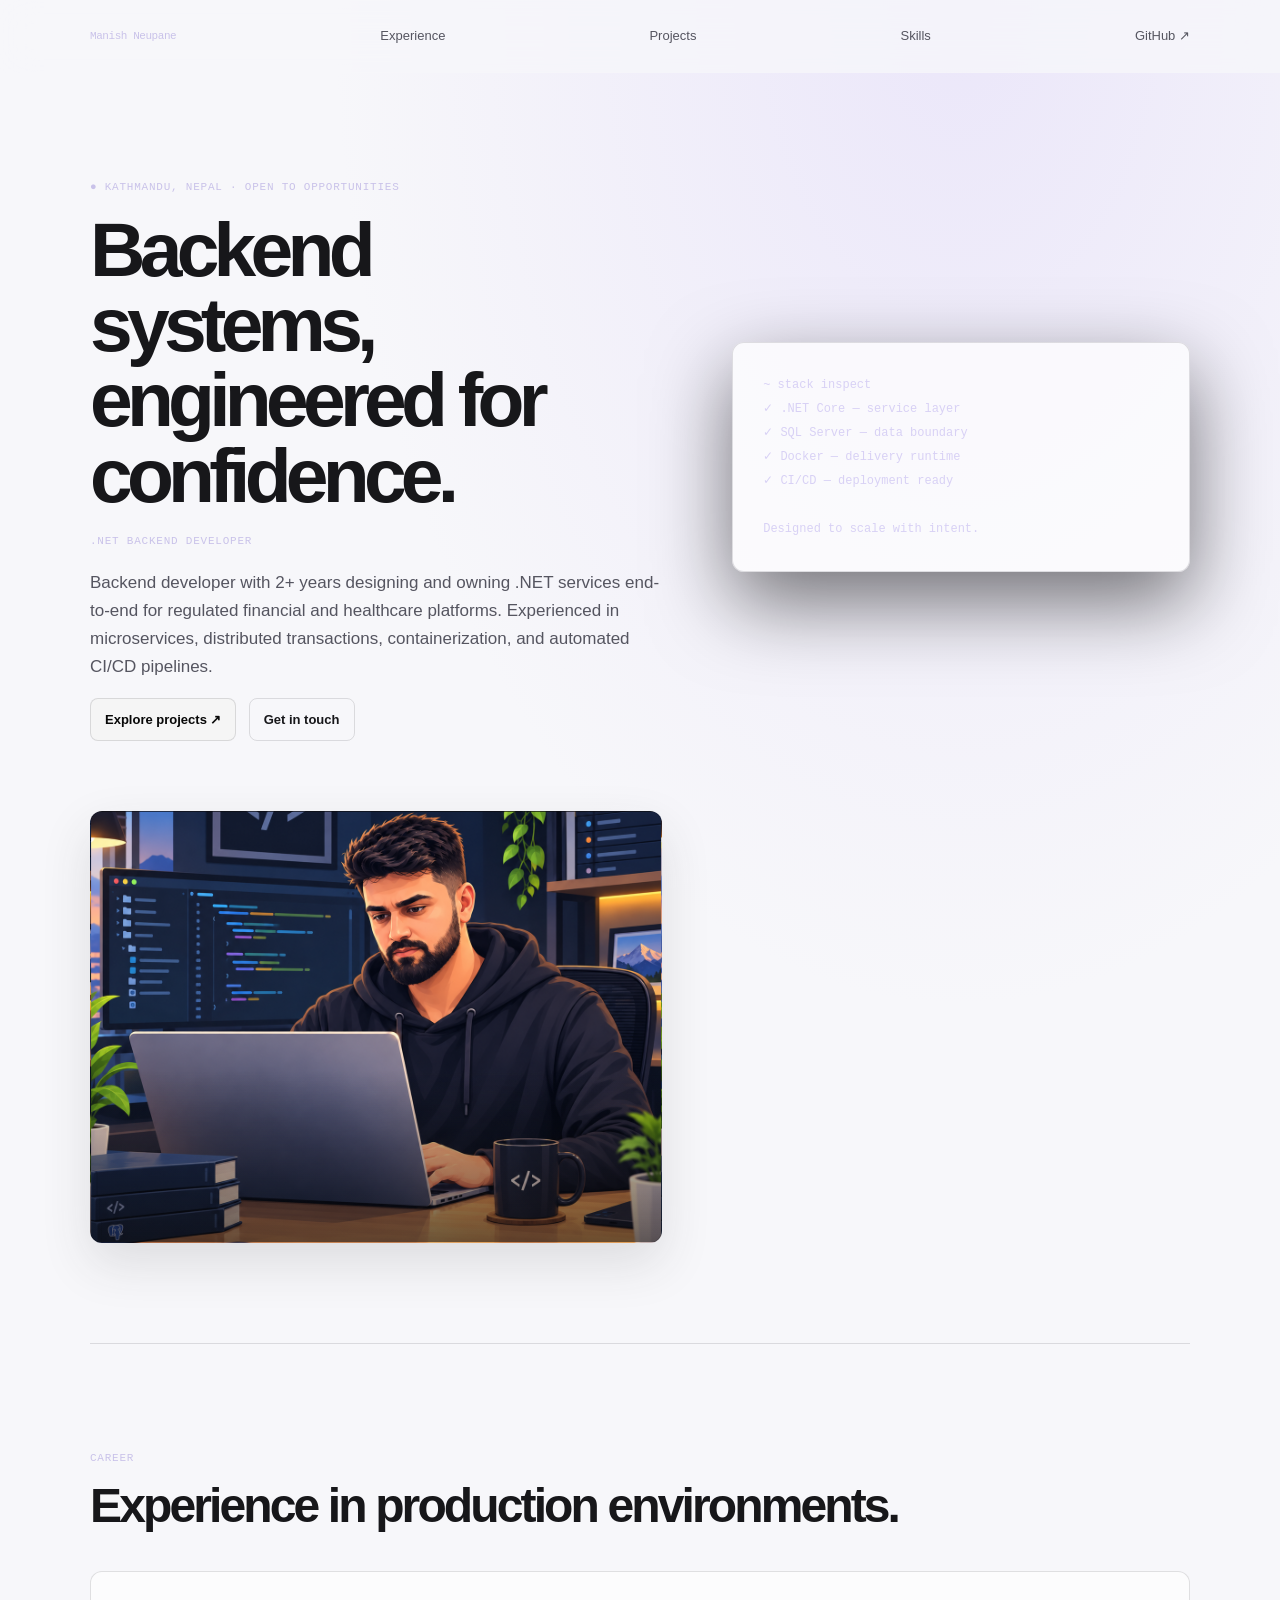
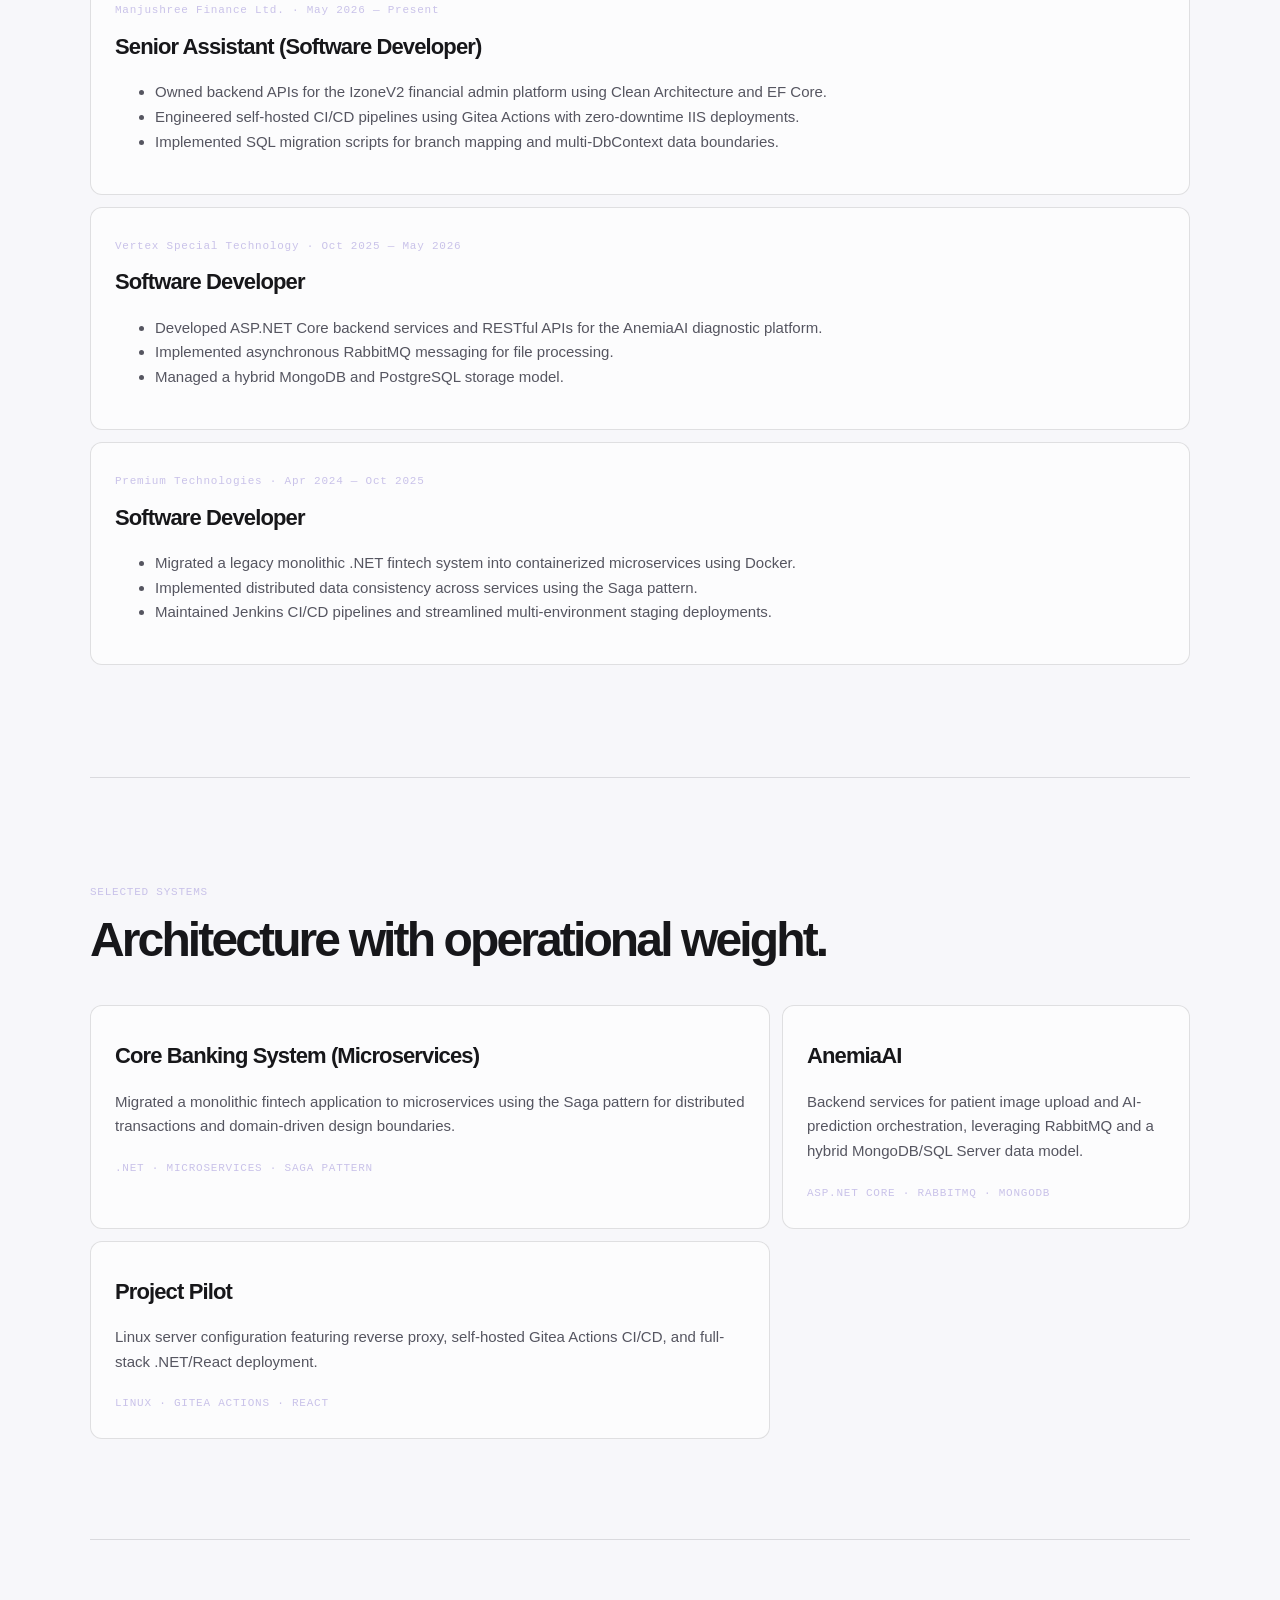
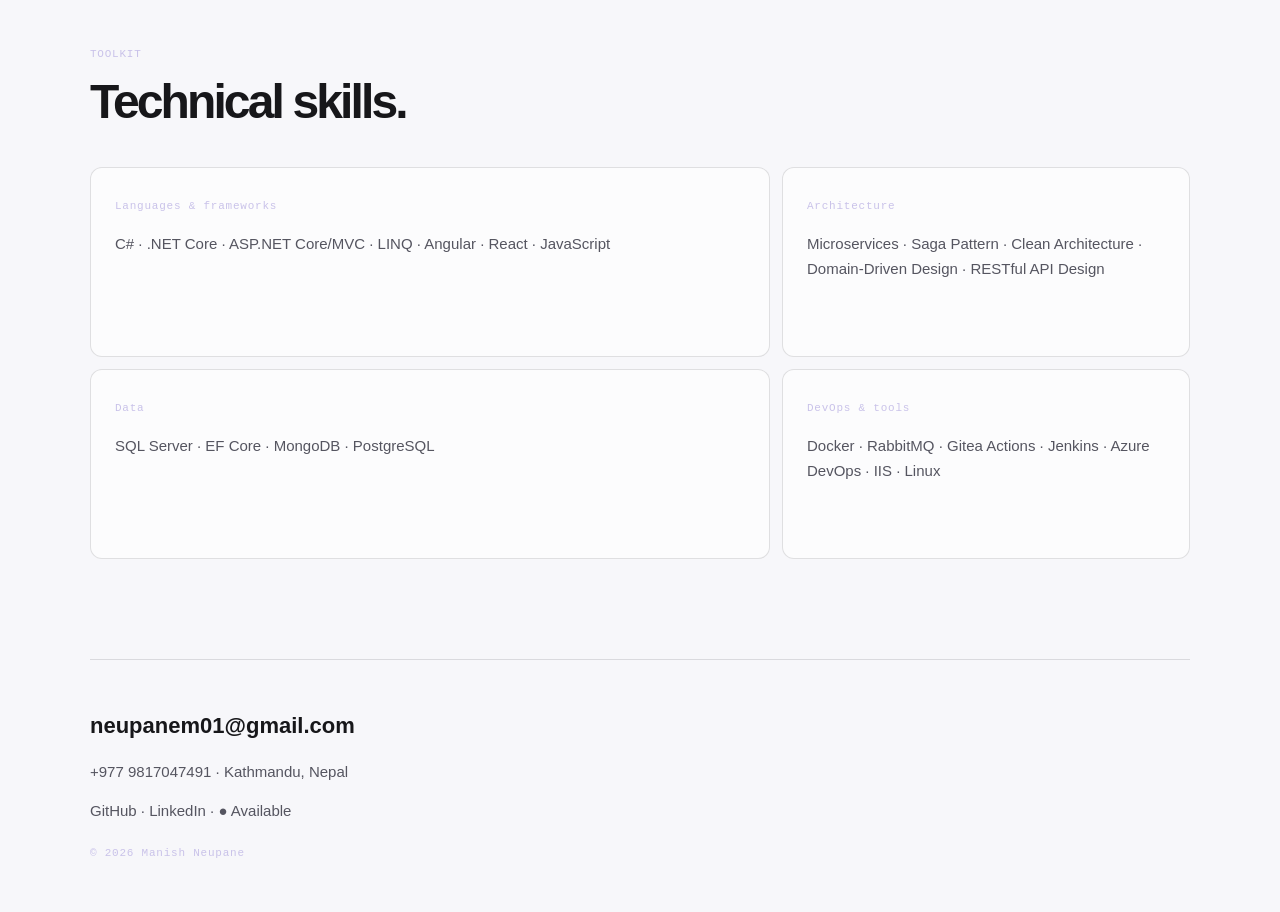
==== index.html @ a2a2031f "first" ====
<!doctype html><html><head><meta charset="utf-8"><meta name="viewport" content="width=device-width,initial-scale=1"><title>Manish Neupane — .NET Backend Developer</title><link rel="stylesheet" href="styles.css"></head><body><header><nav><b>Manish Neupane</b><a href="#experience">Experience</a><a href="#projects">Projects</a><a href="#skills">Skills</a><a href="https://github.com/">GitHub ↗</a></nav></header><main><section class="hero"><div><small>● KATHMANDU, NEPAL · OPEN TO OPPORTUNITIES</small><h1>Backend systems, engineered for confidence.</h1><strong>.NET BACKEND DEVELOPER</strong><p>Backend developer with 2+ years designing and owning .NET services end-to-end for regulated financial and healthcare platforms. Experienced in microservices, distributed transactions, containerization, and automated CI/CD pipelines.</p><a href="#projects">Explore projects ↗</a> <a href="mailto:neupanem01@gmail.com">Get in touch</a></div><pre>~ stack inspect<br>✓ .NET Core — service layer<br>✓ SQL Server — data boundary<br>✓ Docker — delivery runtime<br>✓ CI/CD — deployment ready<br><br>Designed to scale with intent.</pre></section><section id="experience"><small>CAREER</small><h2>Experience in production environments.</h2><article><b>Manjushree Finance Ltd. · May 2026 — Present</b><h3>Senior Assistant (Software Developer)</h3><ul><li>Owned backend APIs for the IzoneV2 financial admin platform using Clean Architecture and EF Core.</li><li>Engineered self-hosted CI/CD pipelines using Gitea Actions with zero-downtime IIS deployments.</li><li>Implemented SQL migration scripts for branch mapping and multi-DbContext data boundaries.</li></ul></article><article><b>Vertex Special Technology · Oct 2025 — May 2026</b><h3>Software Developer</h3><ul><li>Developed ASP.NET Core backend services and RESTful APIs for the AnemiaAI diagnostic platform.</li><li>Implemented asynchronous RabbitMQ messaging for file processing.</li><li>Managed a hybrid MongoDB and PostgreSQL storage model.</li></ul></article><article><b>Premium Technologies · Apr 2024 — Oct 2025</b><h3>Software Developer</h3><ul><li>Migrated a legacy monolithic .NET fintech system into containerized microservices using Docker.</li><li>Implemented distributed data consistency across services using the Saga pattern.</li><li>Maintained Jenkins CI/CD pipelines and streamlined multi-environment staging deployments.</li></ul></article></section><section id="projects"><small>SELECTED SYSTEMS</small><h2>Architecture with operational weight.</h2><div class="grid"><article><h3>Core Banking System (Microservices)</h3><p>Migrated a monolithic fintech application to microservices using the Saga pattern for distributed transactions and domain-driven design boundaries.</p><b>.NET · MICROSERVICES · SAGA PATTERN</b></article><article><h3>AnemiaAI</h3><p>Backend services for patient image upload and AI-prediction orchestration, leveraging RabbitMQ and a hybrid MongoDB/SQL Server data model.</p><b>ASP.NET CORE · RABBITMQ · MONGODB</b></article><article><h3>Project Pilot</h3><p>Linux server configuration featuring reverse proxy, self-hosted Gitea Actions CI/CD, and full-stack .NET/React deployment.</p><b>LINUX · GITEA ACTIONS · REACT</b></article></div></section><section id="skills"><small>TOOLKIT</small><h2>Technical skills.</h2><div class="grid"><article><b>Languages & frameworks</b><p>C# · .NET Core · ASP.NET Core/MVC · LINQ · Angular · React · JavaScript</p></article><article><b>Architecture</b><p>Microservices · Saga Pattern · Clean Architecture · Domain-Driven Design · RESTful API Design</p></article><article><b>Data</b><p>SQL Server · EF Core · MongoDB · PostgreSQL</p></article><article><b>DevOps & tools</b><p>Docker · RabbitMQ · Gitea Actions · Jenkins · Azure DevOps · IIS · Linux</p></article></div></section></main><footer><a href="mailto:neupanem01@gmail.com">neupanem01@gmail.com</a><p>+977 9817047491 · Kathmandu, Nepal</p><p>GitHub · LinkedIn · ● Available</p><small>© 2026 Manish Neupane</small></footer></body></html>
---- styles.css ----
:root{--bg:#0a0a0c;--text:#f5f5f7;--muted:#aaaab3;--border:#ffffff1c;--accent:#c3b5ff}*{box-sizing:border-box}html{scroll-behavior:smooth}body{margin:0;background:radial-gradient(ellipse 70% 35% at 75% 0,#7752b530,transparent 70%),var(--bg);color:var(--text);font:15px/1.65 -apple-system,BlinkMacSystemFont,"Segoe UI",sans-serif}a{color:inherit;text-decoration:none}nav,main,footer{width:min(1100px,calc(100% - 48px));margin:auto}header{position:sticky;top:0;z-index:2;background:#0a0a0cbb;backdrop-filter:blur(18px);border-bottom:1px solid #ffffff0d}nav{height:72px;display:flex;align-items:center;justify-content:space-between}nav b{letter-spacing:-.04em}nav a{font-size:13px;color:var(--muted)}section{padding:100px 0;border-top:1px solid var(--border)}.hero{min-height:calc(100vh - 72px);display:grid;grid-template-columns:1fr .8fr;gap:70px;align-items:center;border:0}.hero h1{font-size:clamp(48px,6vw,80px);line-height:.98;letter-spacing:-.075em;margin:14px 0}.hero p{color:var(--muted);font-size:17px}.hero a{display:inline-block;padding:10px 14px;border:1px solid var(--border);border-radius:8px;margin-right:8px;font-size:13px;font-weight:650}.hero a:first-of-type{background:#f5f5f5;color:#080808}pre,article{border:1px solid var(--border);border-radius:12px;background:#ffffff09}pre{padding:30px;color:#d8d1f5;font:12px/2 "SFMono-Regular",Consolas,monospace;box-shadow:0 30px 80px #0008}h2{font-size:clamp(31px,4vw,48px);line-height:1.05;letter-spacing:-.06em;margin:12px 0 40px}small,b,strong{font:500 11px "SFMono-Regular",Consolas,monospace;letter-spacing:.07em;color:#c9c2e9}article{padding:24px;margin:12px 0}h3{font-size:22px;letter-spacing:-.04em;margin:8px 0}ul,p{color:var(--muted)}.grid{display:grid;grid-template-columns:1.25fr .75fr;gap:12px}.grid article{margin:0;min-height:190px;transition:.25s}.grid article:hover{transform:translateY(-4px);border-color:#c3b5ff77;box-shadow:0 18px 45px #0005}footer{border-top:1px solid var(--border);padding:48px 0;color:var(--muted)}footer>a{color:var(--text);font-size:22px;font-weight:600}.hero:after{content:"";display:block;min-height:430px;border:1px solid var(--border);border-radius:12px;background:linear-gradient(180deg,transparent 60%,#0a0a0c99),url("assets/manish-developer-cartoon.png") center/cover;box-shadow:0 30px 80px #0008}@media(prefers-color-scheme:light){:root{--bg:#f7f7fa;--text:#17171a;--muted:#555560;--border:#17171a20}body{background:radial-gradient(ellipse 70% 35% at 75% 0,#d9cef966,transparent 70%),var(--bg)}header{background:#f7f7fac9}pre,article{background:#ffffffa8}.hero:after{box-shadow:0 20px 50px #3332}}@media(max-width:700px){nav,main,footer{width:calc(100% - 32px)}.hero,.grid{grid-template-columns:1fr;min-height:auto}.hero{padding:65px 0}.hero:after{min-height:330px}section{padding:65px 0}nav a:not(:last-child){display:none}}@media(prefers-reduced-motion:reduce){*{transition:none!important;animation:none!important}html{scroll-behavior:auto}}
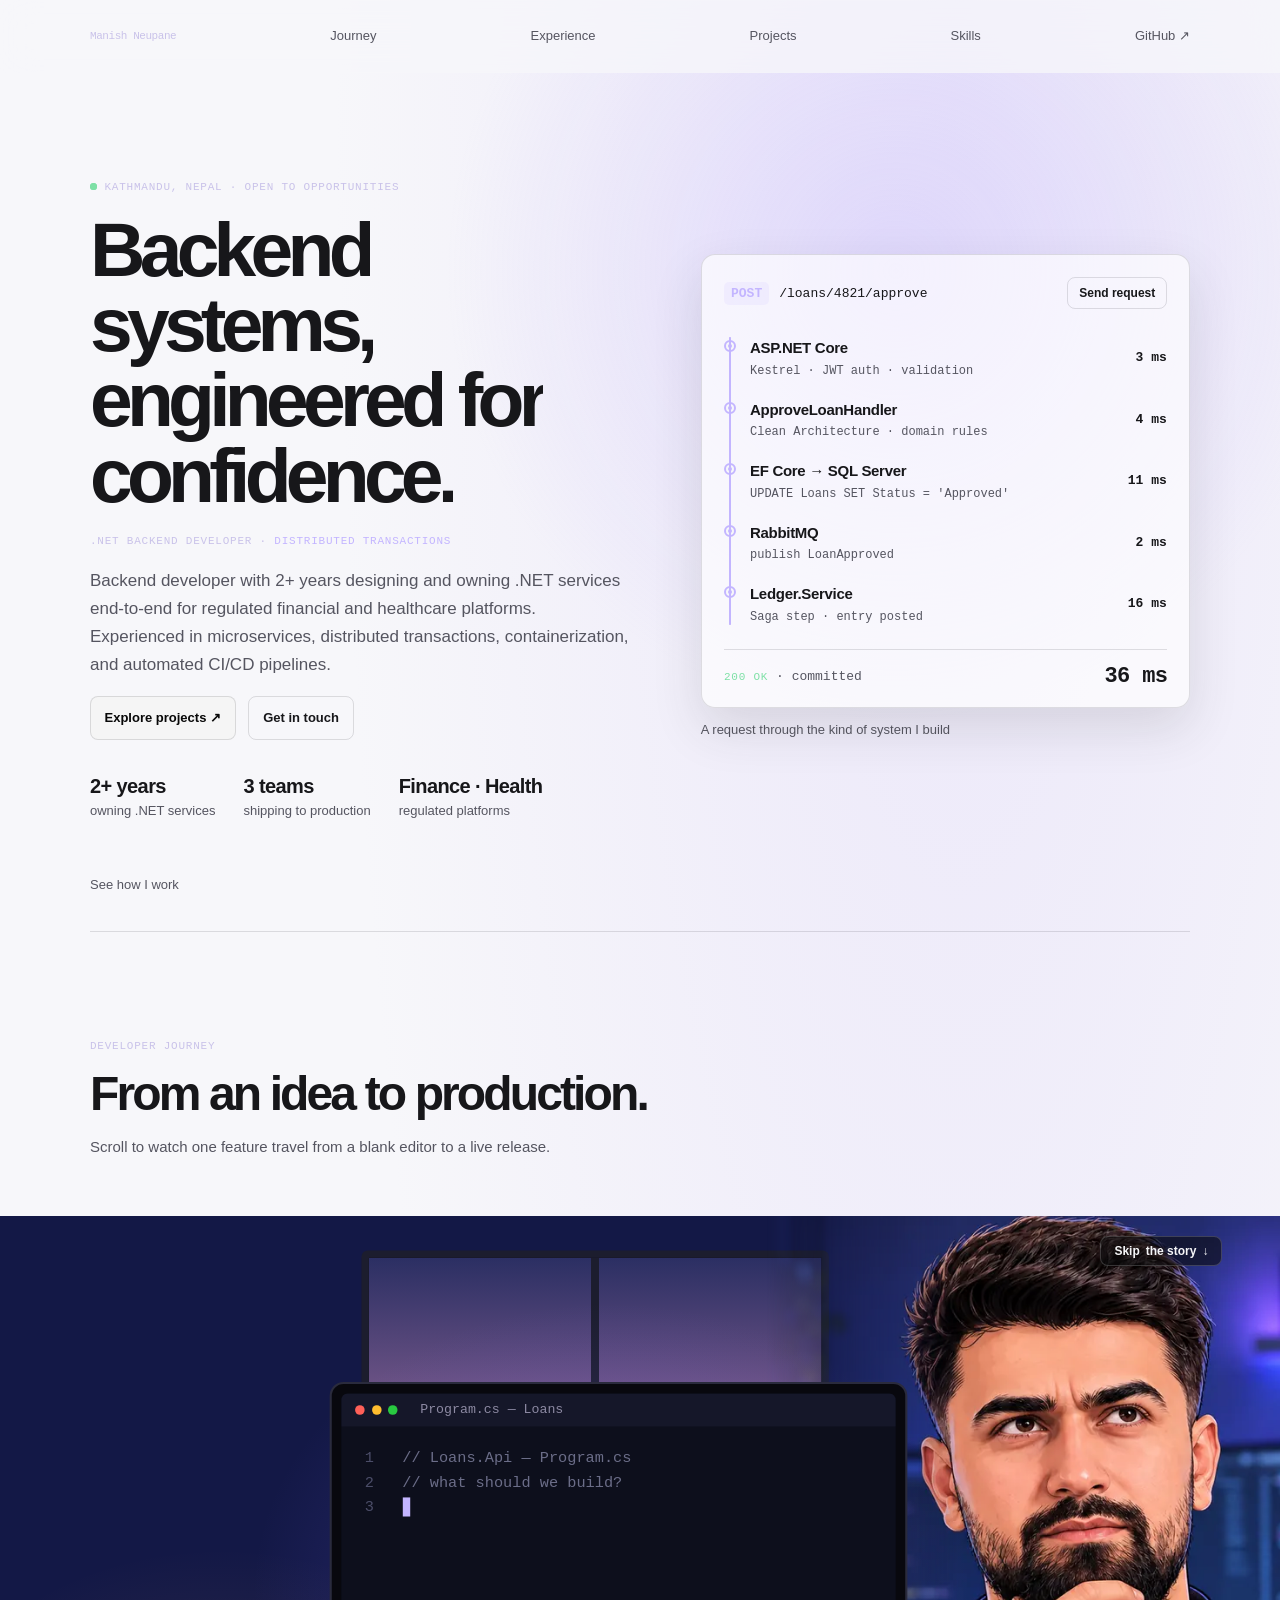
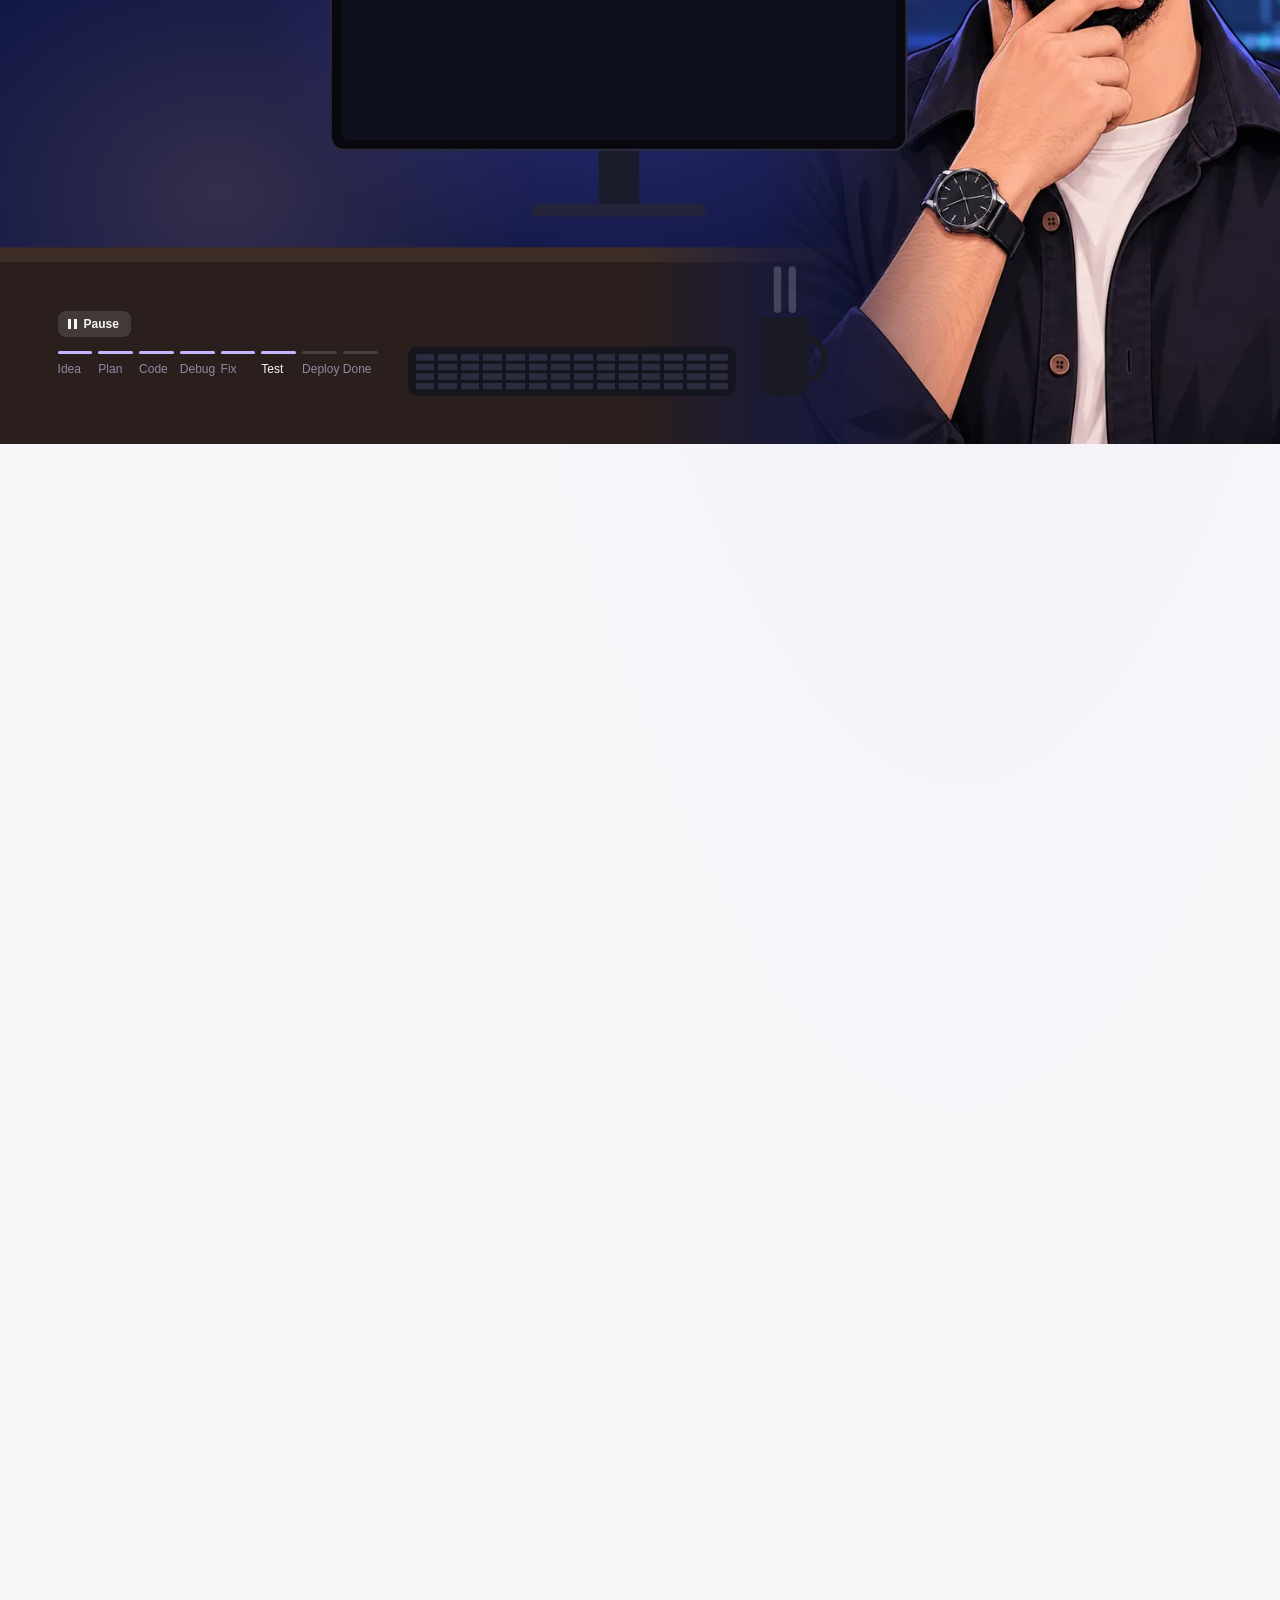
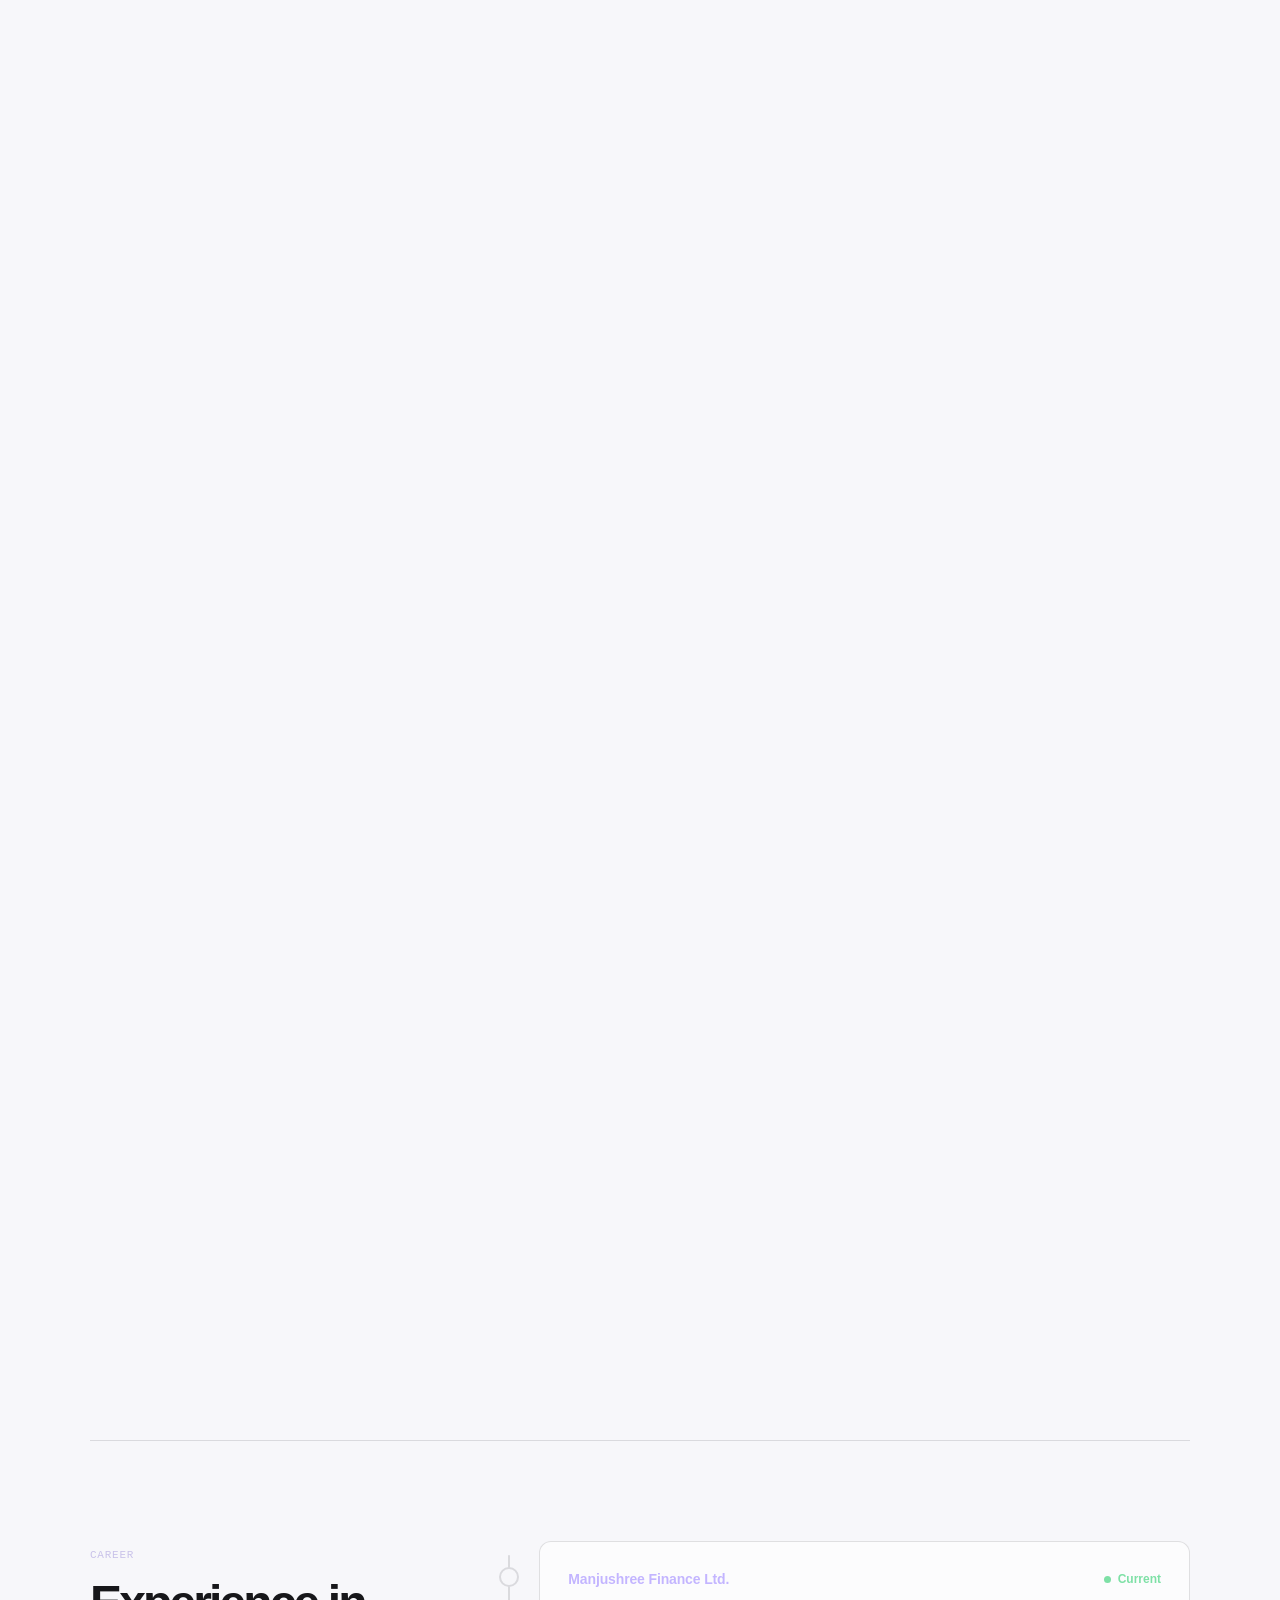
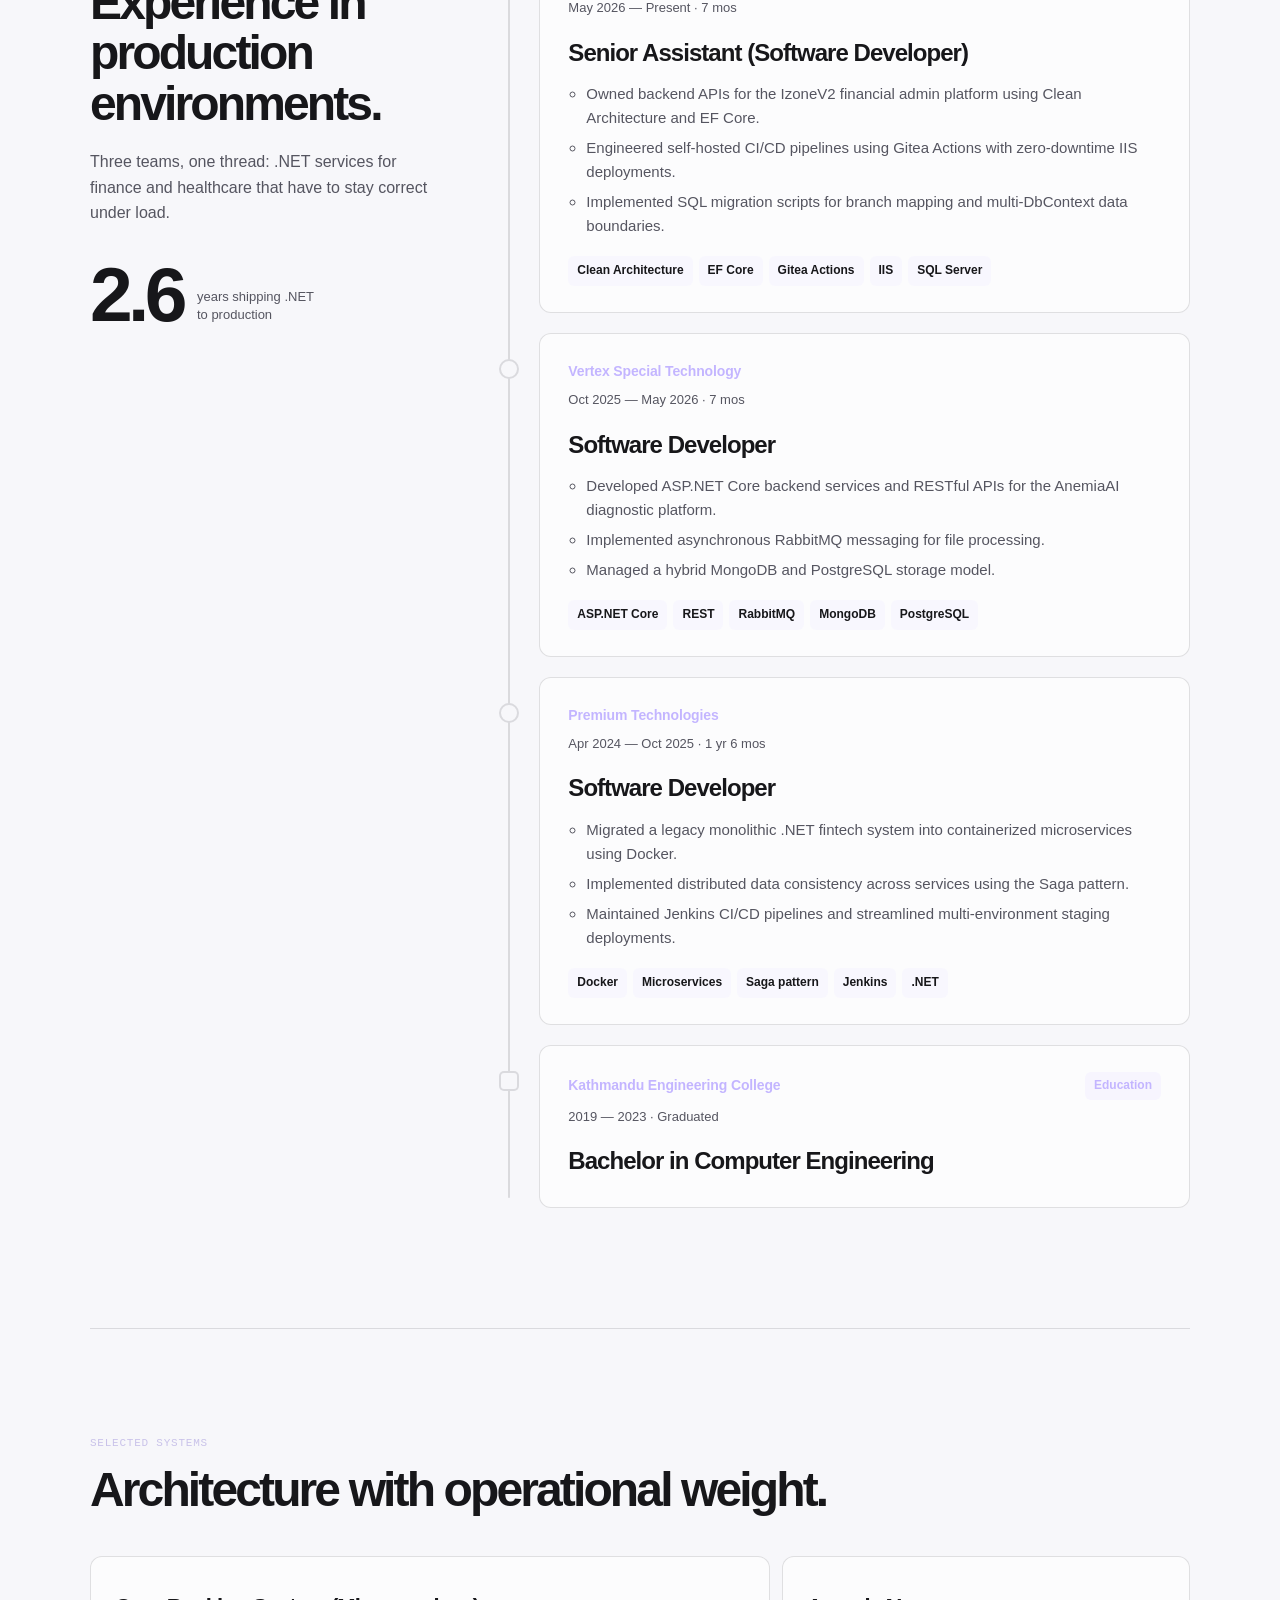
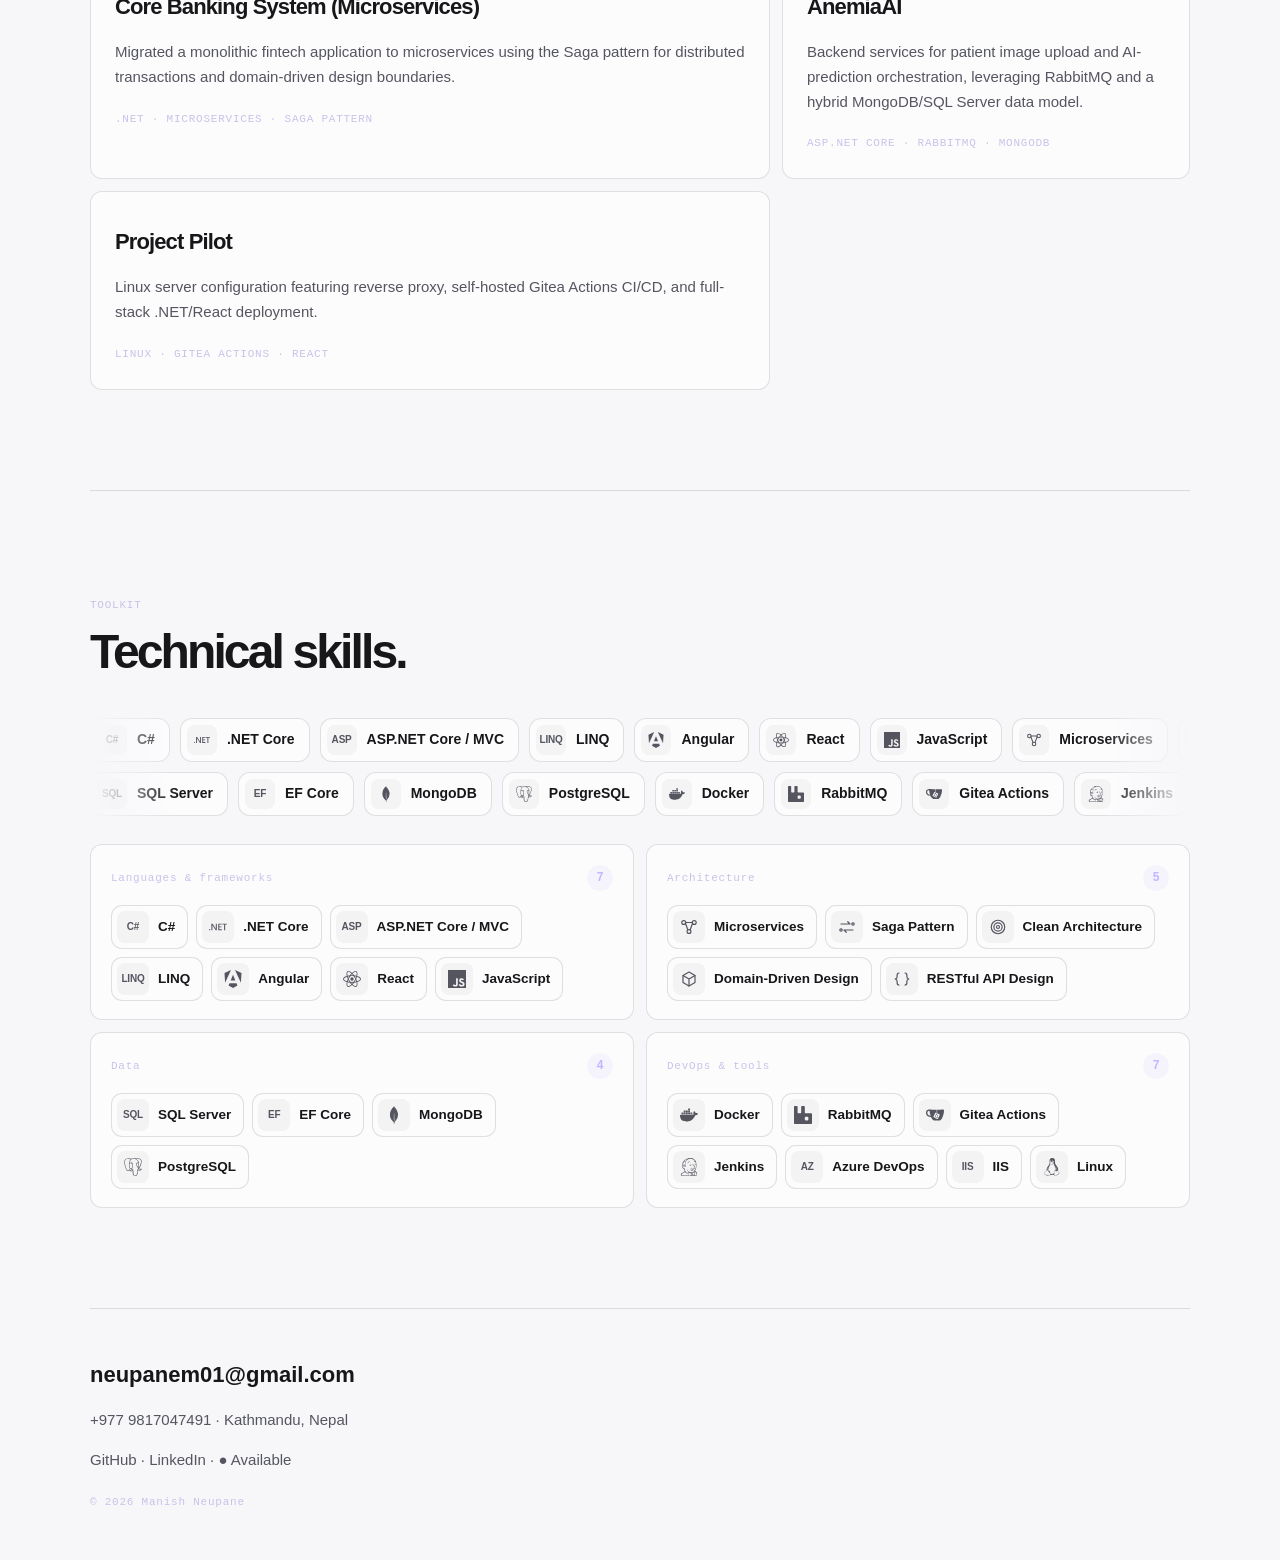
==== commit f59750ae: "update" ====
--- a/index.html
+++ b/index.html
@@ -1 +1,307 @@
-<!doctype html><html><head><meta charset="utf-8"><meta name="viewport" content="width=device-width,initial-scale=1"><title>Manish Neupane — .NET Backend Developer</title><link rel="stylesheet" href="styles.css"></head><body><header><nav><b>Manish Neupane</b><a href="#experience">Experience</a><a href="#projects">Projects</a><a href="#skills">Skills</a><a href="https://github.com/">GitHub ↗</a></nav></header><main><section class="hero"><div><small>● KATHMANDU, NEPAL · OPEN TO OPPORTUNITIES</small><h1>Backend systems, engineered for confidence.</h1><strong>.NET BACKEND DEVELOPER</strong><p>Backend developer with 2+ years designing and owning .NET services end-to-end for regulated financial and healthcare platforms. Experienced in microservices, distributed transactions, containerization, and automated CI/CD pipelines.</p><a href="#projects">Explore projects ↗</a> <a href="mailto:neupanem01@gmail.com">Get in touch</a></div><pre>~ stack inspect<br>✓ .NET Core — service layer<br>✓ SQL Server — data boundary<br>✓ Docker — delivery runtime<br>✓ CI/CD — deployment ready<br><br>Designed to scale with intent.</pre></section><section id="experience"><small>CAREER</small><h2>Experience in production environments.</h2><article><b>Manjushree Finance Ltd. · May 2026 — Present</b><h3>Senior Assistant (Software Developer)</h3><ul><li>Owned backend APIs for the IzoneV2 financial admin platform using Clean Architecture and EF Core.</li><li>Engineered self-hosted CI/CD pipelines using Gitea Actions with zero-downtime IIS deployments.</li><li>Implemented SQL migration scripts for branch mapping and multi-DbContext data boundaries.</li></ul></article><article><b>Vertex Special Technology · Oct 2025 — May 2026</b><h3>Software Developer</h3><ul><li>Developed ASP.NET Core backend services and RESTful APIs for the AnemiaAI diagnostic platform.</li><li>Implemented asynchronous RabbitMQ messaging for file processing.</li><li>Managed a hybrid MongoDB and PostgreSQL storage model.</li></ul></article><article><b>Premium Technologies · Apr 2024 — Oct 2025</b><h3>Software Developer</h3><ul><li>Migrated a legacy monolithic .NET fintech system into containerized microservices using Docker.</li><li>Implemented distributed data consistency across services using the Saga pattern.</li><li>Maintained Jenkins CI/CD pipelines and streamlined multi-environment staging deployments.</li></ul></article></section><section id="projects"><small>SELECTED SYSTEMS</small><h2>Architecture with operational weight.</h2><div class="grid"><article><h3>Core Banking System (Microservices)</h3><p>Migrated a monolithic fintech application to microservices using the Saga pattern for distributed transactions and domain-driven design boundaries.</p><b>.NET · MICROSERVICES · SAGA PATTERN</b></article><article><h3>AnemiaAI</h3><p>Backend services for patient image upload and AI-prediction orchestration, leveraging RabbitMQ and a hybrid MongoDB/SQL Server data model.</p><b>ASP.NET CORE · RABBITMQ · MONGODB</b></article><article><h3>Project Pilot</h3><p>Linux server configuration featuring reverse proxy, self-hosted Gitea Actions CI/CD, and full-stack .NET/React deployment.</p><b>LINUX · GITEA ACTIONS · REACT</b></article></div></section><section id="skills"><small>TOOLKIT</small><h2>Technical skills.</h2><div class="grid"><article><b>Languages & frameworks</b><p>C# · .NET Core · ASP.NET Core/MVC · LINQ · Angular · React · JavaScript</p></article><article><b>Architecture</b><p>Microservices · Saga Pattern · Clean Architecture · Domain-Driven Design · RESTful API Design</p></article><article><b>Data</b><p>SQL Server · EF Core · MongoDB · PostgreSQL</p></article><article><b>DevOps & tools</b><p>Docker · RabbitMQ · Gitea Actions · Jenkins · Azure DevOps · IIS · Linux</p></article></div></section></main><footer><a href="mailto:neupanem01@gmail.com">neupanem01@gmail.com</a><p>+977 9817047491 · Kathmandu, Nepal</p><p>GitHub · LinkedIn · ● Available</p><small>© 2026 Manish Neupane</small></footer></body></html>
+<!doctype html><html><head><meta charset="utf-8"><meta name="viewport" content="width=device-width,initial-scale=1"><title>Manish Neupane — .NET Backend Developer</title><link rel="stylesheet" href="styles.css"><link rel="stylesheet" href="hero/hero.css"><link rel="stylesheet" href="exp/exp.css"><link rel="stylesheet" href="skills/skills.css"><link rel="stylesheet" href="nav/nav.css"><script>try{if(!matchMedia("(prefers-reduced-motion: reduce)").matches)document.documentElement.classList.add("intro-on")}catch(e){}</script><link rel="stylesheet" href="story/story.css"></head><body><div class="intro" aria-hidden="true">
+<div class="intro-inner">
+<div class="intro-pic"><svg class="intro-ring" viewBox="0 0 100 100"><circle cx="50" cy="50" r="48"/></svg><img src="hero/manish-avatar.webp?v=3" alt="" width="560" height="560" decoding="async" fetchpriority="high"></div>
+<p class="intro-name"><span class="ch"><span style="--d:6.5">M</span></span><span class="ch"><span style="--d:5.5">a</span></span><span class="ch"><span style="--d:4.5">n</span></span><span class="ch"><span style="--d:3.5">i</span></span><span class="ch"><span style="--d:2.5">s</span></span><span class="ch"><span style="--d:1.5">h</span></span><span class="sp"> </span><span class="ch"><span style="--d:0.5">N</span></span><span class="ch"><span style="--d:1.5">e</span></span><span class="ch"><span style="--d:2.5">u</span></span><span class="ch"><span style="--d:3.5">p</span></span><span class="ch"><span style="--d:4.5">a</span></span><span class="ch"><span style="--d:5.5">n</span></span><span class="ch"><span style="--d:6.5">e</span></span></p>
+<p class="intro-role">.NET Backend Developer · Kathmandu</p>
+</div>
+</div><header><nav><b>Manish Neupane</b><a href="#journey">Journey</a><a href="#experience">Experience</a><a href="#projects">Projects</a><a href="#skills">Skills</a><a href="https://github.com/">GitHub ↗</a></nav></header><main><section class="hero" id="top">
+<div class="hero-light" aria-hidden="true"></div>
+<div class="hero-copy">
+<small class="hero-status"><i aria-hidden="true"></i>KATHMANDU, NEPAL · OPEN TO OPPORTUNITIES</small>
+<h1 aria-label="Backend systems, engineered for confidence."><span class="w" style="--i:0" aria-hidden="true"><span>Backend</span></span> <span class="w" style="--i:1" aria-hidden="true"><span>systems,</span></span> <span class="w" style="--i:2" aria-hidden="true"><span>engineered</span></span> <span class="w" style="--i:3" aria-hidden="true"><span>for</span></span> <span class="w" style="--i:4" aria-hidden="true"><span>confidence.</span></span></h1>
+<strong class="hero-role">.NET BACKEND DEVELOPER<span class="role-sep" aria-hidden="true"> · </span><span class="role-cycle" aria-hidden="true" data-words="MICROSERVICES|DISTRIBUTED TRANSACTIONS|CLEAN ARCHITECTURE|CI/CD PIPELINES">MICROSERVICES</span></strong>
+<p>Backend developer with 2+ years designing and owning .NET services end-to-end for regulated financial and healthcare platforms. Experienced in microservices, distributed transactions, containerization, and automated CI/CD pipelines.</p>
+<div class="hero-actions"><a class="btn-primary" href="#projects">Explore projects ↗</a> <a class="btn-ghost" href="mailto:neupanem01@gmail.com">Get in touch</a></div>
+<ul class="hero-facts">
+<li><b>2+ years</b><span>owning .NET services</span></li>
+<li><b>3 teams</b><span>shipping to production</span></li>
+<li><b>Finance · Health</b><span>regulated platforms</span></li>
+</ul>
+</div>
+
+<figure class="tracer" aria-label="One API request traced through the stack, 36 milliseconds end to end">
+<div class="tr-card">
+<div class="tr-head"><span class="tr-verb">POST</span><span class="tr-path">/loans/4821/approve</span><button class="tr-send" type="button">Send request</button></div>
+<ol class="tr-steps">
+<li style="--i:0"><span class="tr-dot"></span><span class="tr-node">ASP.NET Core</span><span class="tr-what">Kestrel · JWT auth · validation</span><em>3 ms</em></li>
+<li style="--i:1"><span class="tr-dot"></span><span class="tr-node">ApproveLoanHandler</span><span class="tr-what">Clean Architecture · domain rules</span><em>4 ms</em></li>
+<li style="--i:2"><span class="tr-dot"></span><span class="tr-node">EF Core → SQL Server</span><span class="tr-what">UPDATE Loans SET Status = 'Approved'</span><em>11 ms</em></li>
+<li style="--i:3"><span class="tr-dot"></span><span class="tr-node">RabbitMQ</span><span class="tr-what">publish LoanApproved</span><em>2 ms</em></li>
+<li style="--i:4"><span class="tr-dot"></span><span class="tr-node">Ledger.Service</span><span class="tr-what">Saga step · entry posted</span><em>16 ms</em></li>
+</ol>
+<div class="tr-foot"><span class="tr-status"><b>200 OK</b> · committed</span><span class="tr-total">36 ms</span></div>
+</div>
+<figcaption>A request through the kind of system I build</figcaption>
+</figure>
+
+<a class="hero-cue" href="#journey"><span>See how I work</span><i aria-hidden="true"></i></a>
+</section>
+<section id="journey" class="journey" aria-labelledby="journey-title">
+<div class="journey-head"><small>DEVELOPER JOURNEY</small><h2 id="journey-title">From an idea to production.</h2><p>Scroll to watch one feature travel from a blank editor to a live release.</p></div>
+<div class="journey-track" data-stage="7" data-pose="relaxed">
+<div class="journey-pin">
+
+<ol class="journey-captions">
+<li data-s="0"><h3>The idea</h3><p>Every great product starts with an idea.</p></li>
+<li data-s="1"><h3>The plan</h3><p>Designing the foundation before writing the first line of code.</p></li>
+<li data-s="2"><h3>The code</h3><p>Turning ideas into working software.</p></li>
+<li data-s="3"><h3>The bug</h3><p>Not everything works on the first attempt.</p></li>
+<li data-s="4"><h3>The fix</h3><p>Every problem is an opportunity to learn something new.</p></li>
+<li data-s="5"><h3>The tests</h3><p>Making software reliable, not just functional.</p></li>
+<li data-s="6"><h3>The release</h3><p>From an idea on a laptop to a product in production.</p></li>
+<li data-s="7"><h3>Shipped.</h3><p class="journey-final">Built with curiosity. Improved through challenges. Delivered with purpose.</p><a class="journey-cta" href="#projects">Explore my projects ↗</a></li>
+</ol>
+
+<nav class="journey-rail" aria-label="Journey stages">
+<button type="button" data-go="0">Idea</button><button type="button" data-go="1">Plan</button><button type="button" data-go="2">Code</button><button type="button" data-go="3">Debug</button><button type="button" data-go="4">Fix</button><button type="button" data-go="5">Test</button><button type="button" data-go="6">Deploy</button><button type="button" data-go="7">Done</button>
+</nav>
+<button type="button" class="journey-auto" aria-pressed="true">Pause</button>
+<button type="button" class="journey-skip" aria-label="Skip the journey and go to Experience">Skip<span class="js-long"> the story</span> ↓</button>
+
+<div class="scene" aria-hidden="true">
+<div class="cam">
+
+<div class="layer l-back">
+  <div class="window">
+    <div class="sky sky-dusk"></div><div class="sky sky-night"></div><div class="sky sky-dawn"></div>
+    <div class="stars"><i style="--x:12%;--y:18%"></i><i style="--x:28%;--y:9%"></i><i style="--x:47%;--y:22%"></i><i style="--x:63%;--y:12%"></i><i style="--x:81%;--y:26%"></i><i style="--x:90%;--y:8%"></i><i style="--x:36%;--y:34%"></i><i style="--x:72%;--y:38%"></i></div>
+    <div class="sun"></div>
+    <svg class="range" viewBox="0 0 400 120" preserveAspectRatio="none"><path class="far" d="M0 120V78l28-14 22 10 30-30 18 12 26-30 20 18 16-8 34 34 22-10 30 22 26-26 24 14 34-28 22 20 26-6 22 18V120z"/><path class="snow" d="M80 44l18 12 26-30 20 18 16-8 34 34-28-12-14 6-20-20-24 22-14-8zM294 46l34-28 22 20-26-8-16 10z"/><path class="near" d="M0 120V96l40-12 36 10 44-18 40 14 52-16 46 12 40-10 50 14 52-8V120z"/></svg>
+    <div class="mullion"></div>
+  </div>
+  <div class="shelf">
+    <div class="books"><b>.NET</b><b>C#</b><b>Docker</b><b>SQL Server</b><b>DDD</b></div>
+    <div class="plank"></div>
+    <div class="rack"><span></span><span></span><span></span><span></span></div>
+    <div class="plank"></div>
+  </div>
+</div>
+
+<div class="layer l-char">
+  <div class="character">
+    <img class="pose" data-p="thinking" src="story/assets/pose-thinking.webp" alt="" width="820" height="1009" loading="lazy" decoding="async">
+    <img class="pose" data-p="excited" src="story/assets/pose-excited.webp" alt="" width="820" height="1009" loading="lazy" decoding="async">
+    <img class="pose" data-p="coding" src="story/assets/pose-coding.webp" alt="" width="820" height="1009" loading="lazy" decoding="async">
+    <img class="pose" data-p="debugging" src="story/assets/pose-debugging.webp" alt="" width="820" height="1009" loading="lazy" decoding="async">
+    <img class="pose" data-p="solved" src="story/assets/pose-solved.webp" alt="" width="820" height="1009" loading="lazy" decoding="async">
+    <img class="pose" data-p="relaxed" src="story/assets/pose-relaxed.webp" alt="" width="820" height="1009" loading="lazy" decoding="async">
+  </div>
+</div>
+
+<div class="lamp-light"></div>
+<div class="screen-light"></div>
+
+<div class="layer l-mid">
+  <div class="monitor">
+    <div class="bezel">
+      <div class="screen">
+        <div class="ide-bar"><i></i><i></i><i></i><span class="ide-title"></span></div>
+
+        <div class="scr scr-idle">
+          <div class="code"><div class="ln c"><em>1</em>// Loans.Api — Program.cs</div><div class="ln c"><em>2</em>// what should we build?</div><div class="ln"><em>3</em><span class="caret"></span></div></div>
+        </div>
+
+        <div class="scr scr-plan">
+          <div class="tree">
+            <div style="--i:0">▾ Loans.sln</div>
+            <div style="--i:1" class="d1">▾ src</div>
+            <div style="--i:2" class="d2">Loans.Domain</div>
+            <div style="--i:3" class="d2">Loans.Application</div>
+            <div style="--i:4" class="d2">Loans.Infrastructure</div>
+            <div style="--i:5" class="d2">Loans.Api</div>
+            <div style="--i:6" class="d1">▾ tests</div>
+            <div style="--i:7" class="d2">Loans.Tests</div>
+          </div>
+          <svg class="rings" viewBox="0 0 200 200"><circle class="r r4" cx="100" cy="100" r="92"/><circle class="r r3" cx="100" cy="100" r="68"/><circle class="r r2" cx="100" cy="100" r="44"/><circle class="r r1" cx="100" cy="100" r="22"/><text x="100" y="104">Domain</text><text x="100" y="66">Application</text><text x="100" y="42">Infrastructure</text><text x="100" y="18">Api</text></svg>
+        </div>
+
+        <div class="scr scr-code">
+          <div class="code">
+            <div class="ln" style="--i:0"><em></em><span class="at">[HttpPost(<str>"{id:guid}/approve"</str>)]</span></div>
+            <div class="ln" style="--i:1"><em></em><k>public async</k> <ty>Task</ty>&lt;<ty>IActionResult</ty>&gt; <mt>Approve</mt>(<ty>Guid</ty> id, <ty>CancellationToken</ty> ct)</div>
+            <div class="ln" style="--i:2"><em></em>{</div>
+            <div class="ln" style="--i:3"><em></em>    <k>var</k> loan = <k>await</k> _loans.<mt>FindAsync</mt>(id, ct);</div>
+            <div class="ln fix" style="--i:4"><em></em>    <k>if</k> (loan <k>is null</k>) <k>return</k> <mt>NotFound</mt>();</div>
+            <div class="ln bad" style="--i:5"><em></em>    loan.<mt>Approve</mt>(_clock.UtcNow);</div>
+            <div class="ln" style="--i:6"><em></em>    <k>await</k> _db.<mt>SaveChangesAsync</mt>(ct);</div>
+            <div class="ln" style="--i:7"><em></em>    <k>await</k> _bus.<mt>PublishAsync</mt>(<k>new</k> <ty>LoanApproved</ty>(loan.Id), ct);</div>
+            <div class="ln" style="--i:8"><em></em>    <k>return</k> <mt>Ok</mt>(loan.<mt>ToDto</mt>());</div>
+            <div class="ln" style="--i:9"><em></em>}</div>
+          </div>
+          <div class="term">
+            <div class="t-err"><b>fail:</b> Microsoft.AspNetCore.Diagnostics[1]<br><er>System.NullReferenceException</er>: Object reference not set to an instance of an object.<br>   at Loans.Api.LoansController.Approve(Guid id) in LoansController.cs:line 16</div>
+            <div class="t-ok">$ dotnet build<br><ok>Build succeeded.</ok>  0 Warning(s)  0 Error(s)<br>POST /loans/4821/approve → <ok>200 OK</ok> · 38 ms</div>
+          </div>
+        </div>
+
+        <div class="scr scr-test">
+          <div class="tx-head">$ dotnet test <span class="tx-sum"><ok>Passed!</ok> 42 / 42</span></div>
+          <div class="tx" style="--i:0"><span class="tick"></span>Approve_ReturnsNotFound_WhenLoanMissing</div>
+          <div class="tx" style="--i:1"><span class="tick"></span>Approve_PublishesLoanApproved_Event</div>
+          <div class="tx" style="--i:2"><span class="tick"></span>LoanSaga_CompensatesOnLedgerFailure</div>
+          <div class="tx" style="--i:3"><span class="tick"></span>Repository_PersistsStatus <i>SQL Server · Testcontainers</i></div>
+          <div class="tx" style="--i:4"><span class="tick"></span>ApproveEndpoint_Returns200 <i>WebApplicationFactory</i></div>
+          <div class="tx" style="--i:5"><span class="tick"></span>Consumer_HandlesLoanApproved <i>RabbitMQ</i></div>
+          <div class="tx-bar"><span></span></div>
+        </div>
+
+        <div class="scr scr-deploy">
+          <div class="tx-head">Gitea Actions · deploy.yml · main</div>
+          <div class="step" style="--i:0"><span class="tick"></span>dotnet restore &amp; build</div>
+          <div class="step" style="--i:1"><span class="tick"></span>dotnet test</div>
+          <div class="step" style="--i:2"><span class="tick"></span>docker build loans-api:1.4.0</div>
+          <div class="step" style="--i:3"><span class="tick"></span>dotnet ef database update</div>
+          <div class="step" style="--i:4"><span class="tick"></span>Deploy to IIS · zero downtime</div>
+          <div class="dp-bar"><span></span></div>
+          <div class="dp-done"><ok>✓ Deployed to production</ok> · v1.4.0</div>
+        </div>
+
+        <div class="scr scr-live">
+          <div class="br-url">https://loans.example.np</div>
+          <div class="app">
+            <div class="app-h">Loan approvals</div>
+            <div class="app-row"><span>#4821 · Home loan</span><ok>Approved</ok></div>
+            <div class="app-row"><span>#4822 · SME credit</span><ok>Approved</ok></div>
+            <div class="app-row"><span>#4823 · Vehicle</span><wa>In review</wa></div>
+            <div class="app-row"><span>Median decision</span><b>4 min</b></div>
+          </div>
+        </div>
+      </div>
+    </div>
+    <div class="neck"></div><div class="foot"></div>
+  </div>
+
+
+</div>
+
+<div class="layer l-front">
+  <div class="desk"></div>
+  <div class="keyboard"><i></i><i></i><i></i><i></i></div>
+  <div class="lamp"><span class="arm"></span><span class="head"></span><span class="base"></span></div>
+  <div class="mug"><span class="steam"></span><span class="steam"></span></div>
+</div>
+
+</div>
+<div class="fx">
+  <div class="fx-g g0">
+    <span class="bubble b1"></span><span class="bubble b2"></span>
+    <div class="card idea i1">Loan approval in minutes?</div>
+    <div class="card idea i2">One API for every branch?</div>
+    <svg class="bulb" viewBox="0 0 24 32"><path d="M12 2a9 9 0 0 0-5 16.5V22h10v-3.5A9 9 0 0 0 12 2z"/><rect x="8" y="24" width="8" height="2.5" rx="1"/><rect x="9" y="28" width="6" height="2.5" rx="1"/></svg>
+  </div>
+  <div class="fx-g g1">
+    <svg class="arch" viewBox="0 0 300 150">
+      <path class="wire" d="M150 30 V58 M150 58 H70 V86 M150 58 H230 V86 M70 106 V124 M230 106 V124 M110 96 H190"/>
+      <g class="node" style="--i:0"><rect x="105" y="10" width="90" height="22" rx="4"/><text x="150" y="25">API Gateway</text></g>
+      <g class="node" style="--i:1"><rect x="25" y="84" width="90" height="22" rx="4"/><text x="70" y="99">Loans.Api</text></g>
+      <g class="node" style="--i:2"><rect x="185" y="84" width="90" height="22" rx="4"/><text x="230" y="99">Customers.Api</text></g>
+      <g class="node" style="--i:3"><rect x="25" y="122" width="90" height="22" rx="4"/><text x="70" y="137">SQL Server</text></g>
+      <g class="node" style="--i:4"><rect x="185" y="122" width="90" height="22" rx="4"/><text x="230" y="137">MongoDB</text></g>
+      <g class="node mq" style="--i:5"><rect x="122" y="86" width="56" height="20" rx="10"/><text x="150" y="100">RabbitMQ</text></g>
+    </svg>
+  </div>
+  <div class="fx-g g2"><div class="card chip c1">async / await</div><div class="card chip c2">EF Core</div><div class="card chip c3">Clean Architecture</div></div>
+  <div class="fx-g g3"><div class="card toast err"><b>!</b> Unhandled exception<br><small>NullReferenceException</small></div><div class="card toast warn"><b>⚠</b> CS8602<br><small>Possible null reference</small></div></div>
+  <div class="fx-g g4"><div class="card toast ok"><b>✓</b> Build succeeded<br><small>0 errors · 0 warnings</small></div></div>
+  <div class="fx-g g5"><div class="card chip t1"><ok>✓</ok> Unit 28/28</div><div class="card chip t2"><ok>✓</ok> Integration 9/9</div><div class="card chip t3"><ok>✓</ok> API 5/5</div></div>
+  <div class="fx-g g6">
+    <div class="env dev"><span class="box"></span>staging</div>
+    <div class="path"><span class="packet"></span></div>
+    <div class="env prod"><svg viewBox="0 0 40 24"><path d="M10 22a8 8 0 0 1-1-15.9A10 10 0 0 1 28 6a7 7 0 0 1 2 16z"/></svg>production</div>
+  </div>
+  <div class="fx-g g7"><div class="card toast ok big"><b>✓</b> Live in production<br><small>loans-api 1.4.0 · healthy</small></div></div>
+</div>
+
+<div class="particles"><i style="--x:8%;--d:9s;--l:-2s"></i><i style="--x:18%;--d:12s;--l:-6s"></i><i style="--x:31%;--d:10s;--l:-1s"></i><i style="--x:44%;--d:14s;--l:-9s"></i><i style="--x:52%;--d:11s;--l:-4s"></i><i style="--x:63%;--d:13s;--l:-7s"></i><i style="--x:72%;--d:9.5s;--l:-3s"></i><i style="--x:84%;--d:12.5s;--l:-10s"></i><i style="--x:93%;--d:10.5s;--l:-5s"></i><i style="--x:25%;--d:15s;--l:-12s"></i></div>
+<div class="tint"></div>
+</div>
+
+</div>
+</div>
+</section>
+<section id="experience" class="exp">
+<div class="exp-head">
+<small>CAREER</small>
+<h2>Experience in production environments.</h2>
+<p class="exp-sum">Three teams, one thread: .NET services for finance and healthcare that have to stay correct under load.</p>
+<div class="exp-meter"><b class="exp-years" data-since="2024-04">2+</b><span>years shipping .NET<br>to production</span></div>
+</div>
+<ol class="exp-line">
+<li class="exp-item is-now">
+<span class="exp-dot" aria-hidden="true"></span>
+<article class="exp-card">
+<div class="exp-top"><span class="exp-co">Manjushree Finance Ltd.</span><span class="exp-live">Current</span></div>
+<p class="exp-when"><time datetime="2026-05">May 2026</time> — Present · <span class="exp-dur" data-from="2026-05">since May 2026</span></p>
+<h3>Senior Assistant (Software Developer)</h3>
+<ul><li>Owned backend APIs for the IzoneV2 financial admin platform using Clean Architecture and EF Core.</li><li>Engineered self-hosted CI/CD pipelines using Gitea Actions with zero-downtime IIS deployments.</li><li>Implemented SQL migration scripts for branch mapping and multi-DbContext data boundaries.</li></ul>
+<div class="exp-tags"><span>Clean Architecture</span><span>EF Core</span><span>Gitea Actions</span><span>IIS</span><span>SQL Server</span></div>
+</article>
+</li>
+<li class="exp-item">
+<span class="exp-dot" aria-hidden="true"></span>
+<article class="exp-card">
+<div class="exp-top"><span class="exp-co">Vertex Special Technology</span></div>
+<p class="exp-when"><time datetime="2025-10">Oct 2025</time> — <time datetime="2026-05">May 2026</time> · <span class="exp-dur">7 mos</span></p>
+<h3>Software Developer</h3>
+<ul><li>Developed ASP.NET Core backend services and RESTful APIs for the AnemiaAI diagnostic platform.</li><li>Implemented asynchronous RabbitMQ messaging for file processing.</li><li>Managed a hybrid MongoDB and PostgreSQL storage model.</li></ul>
+<div class="exp-tags"><span>ASP.NET Core</span><span>REST</span><span>RabbitMQ</span><span>MongoDB</span><span>PostgreSQL</span></div>
+</article>
+</li>
+<li class="exp-item">
+<span class="exp-dot" aria-hidden="true"></span>
+<article class="exp-card">
+<div class="exp-top"><span class="exp-co">Premium Technologies</span></div>
+<p class="exp-when"><time datetime="2024-04">Apr 2024</time> — <time datetime="2025-10">Oct 2025</time> · <span class="exp-dur">1 yr 6 mos</span></p>
+<h3>Software Developer</h3>
+<ul><li>Migrated a legacy monolithic .NET fintech system into containerized microservices using Docker.</li><li>Implemented distributed data consistency across services using the Saga pattern.</li><li>Maintained Jenkins CI/CD pipelines and streamlined multi-environment staging deployments.</li></ul>
+<div class="exp-tags"><span>Docker</span><span>Microservices</span><span>Saga pattern</span><span>Jenkins</span><span>.NET</span></div>
+</article>
+</li>
+<li class="exp-item is-edu">
+<span class="exp-dot" aria-hidden="true"></span>
+<article class="exp-card">
+<div class="exp-top"><span class="exp-co">Kathmandu Engineering College</span><span class="exp-edu-tag">Education</span></div>
+<p class="exp-when"><time datetime="2019">2019</time> — <time datetime="2023">2023</time> · Graduated</p>
+<h3>Bachelor in Computer Engineering</h3>
+</article>
+</li>
+</ol>
+</section><section id="projects"><small>SELECTED SYSTEMS</small><h2>Architecture with operational weight.</h2><div class="grid"><article><h3>Core Banking System (Microservices)</h3><p>Migrated a monolithic fintech application to microservices using the Saga pattern for distributed transactions and domain-driven design boundaries.</p><b>.NET · MICROSERVICES · SAGA PATTERN</b></article><article><h3>AnemiaAI</h3><p>Backend services for patient image upload and AI-prediction orchestration, leveraging RabbitMQ and a hybrid MongoDB/SQL Server data model.</p><b>ASP.NET CORE · RABBITMQ · MONGODB</b></article><article><h3>Project Pilot</h3><p>Linux server configuration featuring reverse proxy, self-hosted Gitea Actions CI/CD, and full-stack .NET/React deployment.</p><b>LINUX · GITEA ACTIONS · REACT</b></article></div></section><section id="skills" class="skills">
+<small>TOOLKIT</small><h2>Technical skills.</h2>
+<div class="sk-band" aria-hidden="true">
+<div class="mq-row"><div class="mq-track"><span class="mq-item" style="--c:#9B4F96"><span class="sk-ico sm mono" aria-hidden="true"><i>C#</i></span>C#</span><span class="mq-item" style="--c:#512BD4"><span class="sk-ico sm" aria-hidden="true" data-logo="skills/icons/dotnet.svg"><i>.NET</i></span>.NET Core</span><span class="mq-item" style="--c:#512BD4"><span class="sk-ico sm mono" aria-hidden="true"><i>ASP</i></span>ASP.NET Core / MVC</span><span class="mq-item" style="--c:#68217A"><span class="sk-ico sm mono" aria-hidden="true"><i>LINQ</i></span>LINQ</span><span class="mq-item" style="--c:#DD0031"><span class="sk-ico sm" aria-hidden="true" data-logo="skills/icons/angular.svg"><i>NG</i></span>Angular</span><span class="mq-item" style="--c:#61DAFB"><span class="sk-ico sm" aria-hidden="true" data-logo="skills/icons/react.svg"><i>RE</i></span>React</span><span class="mq-item" style="--c:#F7DF1E"><span class="sk-ico sm" aria-hidden="true" data-logo="skills/icons/javascript.svg"><i>JS</i></span>JavaScript</span><span class="mq-item" style="--c:#c3b5ff"><span class="sk-ico sm glyph" aria-hidden="true"><svg viewBox="0 0 24 24"><circle cx="5" cy="6" r="2.6"/><circle cx="19" cy="6" r="2.6"/><circle cx="12" cy="18" r="2.6"/><path d="M7.4 7.4 10.4 15.6M16.6 7.4l-3 8.2M7.6 6h8.8"/></svg></span>Microservices</span><span class="mq-item" style="--c:#c3b5ff"><span class="sk-ico sm glyph" aria-hidden="true"><svg viewBox="0 0 24 24"><path d="M4 8h12l-3-3M20 16H8l3 3"/><circle cx="20" cy="8" r="1.6"/><circle cx="4" cy="16" r="1.6"/></svg></span>Saga Pattern</span><span class="mq-item" style="--c:#c3b5ff"><span class="sk-ico sm glyph" aria-hidden="true"><svg viewBox="0 0 24 24"><circle cx="12" cy="12" r="9"/><circle cx="12" cy="12" r="5.5"/><circle cx="12" cy="12" r="2"/></svg></span>Clean Architecture</span><span class="mq-item" style="--c:#c3b5ff"><span class="sk-ico sm glyph" aria-hidden="true"><svg viewBox="0 0 24 24"><path d="M12 2.8 20 7.4v9.2l-8 4.6-8-4.6V7.4z"/><path d="M12 12v9.2M12 12l8-4.6M12 12 4 7.4"/></svg></span>Domain-Driven Design</span><span class="mq-item" style="--c:#c3b5ff"><span class="sk-ico sm glyph" aria-hidden="true"><svg viewBox="0 0 24 24"><path d="M8 4c-2 0-2.5 1-2.5 3v2c0 1.5-.8 2.5-2.5 3 1.7.5 2.5 1.5 2.5 3v2c0 2 .5 3 2.5 3M16 4c2 0 2.5 1 2.5 3v2c0 1.5.8 2.5 2.5 3-1.7.5-2.5 1.5-2.5 3v2c0 2-.5 3-2.5 3"/></svg></span>RESTful API Design</span><span class="mq-item" style="--c:#9B4F96"><span class="sk-ico sm mono" aria-hidden="true"><i>C#</i></span>C#</span><span class="mq-item" style="--c:#512BD4"><span class="sk-ico sm" aria-hidden="true" data-logo="skills/icons/dotnet.svg"><i>.NET</i></span>.NET Core</span><span class="mq-item" style="--c:#512BD4"><span class="sk-ico sm mono" aria-hidden="true"><i>ASP</i></span>ASP.NET Core / MVC</span><span class="mq-item" style="--c:#68217A"><span class="sk-ico sm mono" aria-hidden="true"><i>LINQ</i></span>LINQ</span><span class="mq-item" style="--c:#DD0031"><span class="sk-ico sm" aria-hidden="true" data-logo="skills/icons/angular.svg"><i>NG</i></span>Angular</span><span class="mq-item" style="--c:#61DAFB"><span class="sk-ico sm" aria-hidden="true" data-logo="skills/icons/react.svg"><i>RE</i></span>React</span><span class="mq-item" style="--c:#F7DF1E"><span class="sk-ico sm" aria-hidden="true" data-logo="skills/icons/javascript.svg"><i>JS</i></span>JavaScript</span><span class="mq-item" style="--c:#c3b5ff"><span class="sk-ico sm glyph" aria-hidden="true"><svg viewBox="0 0 24 24"><circle cx="5" cy="6" r="2.6"/><circle cx="19" cy="6" r="2.6"/><circle cx="12" cy="18" r="2.6"/><path d="M7.4 7.4 10.4 15.6M16.6 7.4l-3 8.2M7.6 6h8.8"/></svg></span>Microservices</span><span class="mq-item" style="--c:#c3b5ff"><span class="sk-ico sm glyph" aria-hidden="true"><svg viewBox="0 0 24 24"><path d="M4 8h12l-3-3M20 16H8l3 3"/><circle cx="20" cy="8" r="1.6"/><circle cx="4" cy="16" r="1.6"/></svg></span>Saga Pattern</span><span class="mq-item" style="--c:#c3b5ff"><span class="sk-ico sm glyph" aria-hidden="true"><svg viewBox="0 0 24 24"><circle cx="12" cy="12" r="9"/><circle cx="12" cy="12" r="5.5"/><circle cx="12" cy="12" r="2"/></svg></span>Clean Architecture</span><span class="mq-item" style="--c:#c3b5ff"><span class="sk-ico sm glyph" aria-hidden="true"><svg viewBox="0 0 24 24"><path d="M12 2.8 20 7.4v9.2l-8 4.6-8-4.6V7.4z"/><path d="M12 12v9.2M12 12l8-4.6M12 12 4 7.4"/></svg></span>Domain-Driven Design</span><span class="mq-item" style="--c:#c3b5ff"><span class="sk-ico sm glyph" aria-hidden="true"><svg viewBox="0 0 24 24"><path d="M8 4c-2 0-2.5 1-2.5 3v2c0 1.5-.8 2.5-2.5 3 1.7.5 2.5 1.5 2.5 3v2c0 2 .5 3 2.5 3M16 4c2 0 2.5 1 2.5 3v2c0 1.5.8 2.5 2.5 3-1.7.5-2.5 1.5-2.5 3v2c0 2-.5 3-2.5 3"/></svg></span>RESTful API Design</span></div></div>
+<div class="mq-row rev"><div class="mq-track"><span class="mq-item" style="--c:#CC2927"><span class="sk-ico sm mono" aria-hidden="true"><i>SQL</i></span>SQL Server</span><span class="mq-item" style="--c:#512BD4"><span class="sk-ico sm mono" aria-hidden="true"><i>EF</i></span>EF Core</span><span class="mq-item" style="--c:#47A248"><span class="sk-ico sm" aria-hidden="true" data-logo="skills/icons/mongodb.svg"><i>MDB</i></span>MongoDB</span><span class="mq-item" style="--c:#4169E1"><span class="sk-ico sm" aria-hidden="true" data-logo="skills/icons/postgresql.svg"><i>PG</i></span>PostgreSQL</span><span class="mq-item" style="--c:#2496ED"><span class="sk-ico sm" aria-hidden="true" data-logo="skills/icons/docker.svg"><i>DK</i></span>Docker</span><span class="mq-item" style="--c:#FF6600"><span class="sk-ico sm" aria-hidden="true" data-logo="skills/icons/rabbitmq.svg"><i>RMQ</i></span>RabbitMQ</span><span class="mq-item" style="--c:#609926"><span class="sk-ico sm" aria-hidden="true" data-logo="skills/icons/gitea.svg"><i>GT</i></span>Gitea Actions</span><span class="mq-item" style="--c:#D24939"><span class="sk-ico sm" aria-hidden="true" data-logo="skills/icons/jenkins.svg"><i>JK</i></span>Jenkins</span><span class="mq-item" style="--c:#0078D7"><span class="sk-ico sm mono" aria-hidden="true"><i>AZ</i></span>Azure DevOps</span><span class="mq-item" style="--c:#5E5E5E"><span class="sk-ico sm mono" aria-hidden="true"><i>IIS</i></span>IIS</span><span class="mq-item" style="--c:#FCC624"><span class="sk-ico sm" aria-hidden="true" data-logo="skills/icons/linux.svg"><i>LX</i></span>Linux</span><span class="mq-item" style="--c:#CC2927"><span class="sk-ico sm mono" aria-hidden="true"><i>SQL</i></span>SQL Server</span><span class="mq-item" style="--c:#512BD4"><span class="sk-ico sm mono" aria-hidden="true"><i>EF</i></span>EF Core</span><span class="mq-item" style="--c:#47A248"><span class="sk-ico sm" aria-hidden="true" data-logo="skills/icons/mongodb.svg"><i>MDB</i></span>MongoDB</span><span class="mq-item" style="--c:#4169E1"><span class="sk-ico sm" aria-hidden="true" data-logo="skills/icons/postgresql.svg"><i>PG</i></span>PostgreSQL</span><span class="mq-item" style="--c:#2496ED"><span class="sk-ico sm" aria-hidden="true" data-logo="skills/icons/docker.svg"><i>DK</i></span>Docker</span><span class="mq-item" style="--c:#FF6600"><span class="sk-ico sm" aria-hidden="true" data-logo="skills/icons/rabbitmq.svg"><i>RMQ</i></span>RabbitMQ</span><span class="mq-item" style="--c:#609926"><span class="sk-ico sm" aria-hidden="true" data-logo="skills/icons/gitea.svg"><i>GT</i></span>Gitea Actions</span><span class="mq-item" style="--c:#D24939"><span class="sk-ico sm" aria-hidden="true" data-logo="skills/icons/jenkins.svg"><i>JK</i></span>Jenkins</span><span class="mq-item" style="--c:#0078D7"><span class="sk-ico sm mono" aria-hidden="true"><i>AZ</i></span>Azure DevOps</span><span class="mq-item" style="--c:#5E5E5E"><span class="sk-ico sm mono" aria-hidden="true"><i>IIS</i></span>IIS</span><span class="mq-item" style="--c:#FCC624"><span class="sk-ico sm" aria-hidden="true" data-logo="skills/icons/linux.svg"><i>LX</i></span>Linux</span></div></div>
+</div>
+<div class="grid sk-grid">
+<article class="sk-card"><div class="sk-top"><b>Languages & frameworks</b><span class="sk-count">7</span></div><ul class="sk-list">
+<li class="sk" style="--c:#9B4F96;--i:0"><span class="sk-ico mono" aria-hidden="true"><i>C#</i></span><span class="sk-name">C#</span></li>
+<li class="sk" style="--c:#512BD4;--i:1"><span class="sk-ico" aria-hidden="true" data-logo="skills/icons/dotnet.svg"><i>.NET</i></span><span class="sk-name">.NET Core</span></li>
+<li class="sk" style="--c:#512BD4;--i:2"><span class="sk-ico mono" aria-hidden="true"><i>ASP</i></span><span class="sk-name">ASP.NET Core / MVC</span></li>
+<li class="sk" style="--c:#68217A;--i:3"><span class="sk-ico mono" aria-hidden="true"><i>LINQ</i></span><span class="sk-name">LINQ</span></li>
+<li class="sk" style="--c:#DD0031;--i:4"><span class="sk-ico" aria-hidden="true" data-logo="skills/icons/angular.svg"><i>NG</i></span><span class="sk-name">Angular</span></li>
+<li class="sk" style="--c:#61DAFB;--i:5"><span class="sk-ico" aria-hidden="true" data-logo="skills/icons/react.svg"><i>RE</i></span><span class="sk-name">React</span></li>
+<li class="sk" style="--c:#F7DF1E;--i:6"><span class="sk-ico" aria-hidden="true" data-logo="skills/icons/javascript.svg"><i>JS</i></span><span class="sk-name">JavaScript</span></li>
+</ul></article>
+<article class="sk-card"><div class="sk-top"><b>Architecture</b><span class="sk-count">5</span></div><ul class="sk-list">
+<li class="sk" style="--c:#c3b5ff;--i:0"><span class="sk-ico glyph" aria-hidden="true"><svg viewBox="0 0 24 24"><circle cx="5" cy="6" r="2.6"/><circle cx="19" cy="6" r="2.6"/><circle cx="12" cy="18" r="2.6"/><path d="M7.4 7.4 10.4 15.6M16.6 7.4l-3 8.2M7.6 6h8.8"/></svg></span><span class="sk-name">Microservices</span></li>
+<li class="sk" style="--c:#c3b5ff;--i:1"><span class="sk-ico glyph" aria-hidden="true"><svg viewBox="0 0 24 24"><path d="M4 8h12l-3-3M20 16H8l3 3"/><circle cx="20" cy="8" r="1.6"/><circle cx="4" cy="16" r="1.6"/></svg></span><span class="sk-name">Saga Pattern</span></li>
+<li class="sk" style="--c:#c3b5ff;--i:2"><span class="sk-ico glyph" aria-hidden="true"><svg viewBox="0 0 24 24"><circle cx="12" cy="12" r="9"/><circle cx="12" cy="12" r="5.5"/><circle cx="12" cy="12" r="2"/></svg></span><span class="sk-name">Clean Architecture</span></li>
+<li class="sk" style="--c:#c3b5ff;--i:3"><span class="sk-ico glyph" aria-hidden="true"><svg viewBox="0 0 24 24"><path d="M12 2.8 20 7.4v9.2l-8 4.6-8-4.6V7.4z"/><path d="M12 12v9.2M12 12l8-4.6M12 12 4 7.4"/></svg></span><span class="sk-name">Domain-Driven Design</span></li>
+<li class="sk" style="--c:#c3b5ff;--i:4"><span class="sk-ico glyph" aria-hidden="true"><svg viewBox="0 0 24 24"><path d="M8 4c-2 0-2.5 1-2.5 3v2c0 1.5-.8 2.5-2.5 3 1.7.5 2.5 1.5 2.5 3v2c0 2 .5 3 2.5 3M16 4c2 0 2.5 1 2.5 3v2c0 1.5.8 2.5 2.5 3-1.7.5-2.5 1.5-2.5 3v2c0 2-.5 3-2.5 3"/></svg></span><span class="sk-name">RESTful API Design</span></li>
+</ul></article>
+<article class="sk-card"><div class="sk-top"><b>Data</b><span class="sk-count">4</span></div><ul class="sk-list">
+<li class="sk" style="--c:#CC2927;--i:0"><span class="sk-ico mono" aria-hidden="true"><i>SQL</i></span><span class="sk-name">SQL Server</span></li>
+<li class="sk" style="--c:#512BD4;--i:1"><span class="sk-ico mono" aria-hidden="true"><i>EF</i></span><span class="sk-name">EF Core</span></li>
+<li class="sk" style="--c:#47A248;--i:2"><span class="sk-ico" aria-hidden="true" data-logo="skills/icons/mongodb.svg"><i>MDB</i></span><span class="sk-name">MongoDB</span></li>
+<li class="sk" style="--c:#4169E1;--i:3"><span class="sk-ico" aria-hidden="true" data-logo="skills/icons/postgresql.svg"><i>PG</i></span><span class="sk-name">PostgreSQL</span></li>
+</ul></article>
+<article class="sk-card"><div class="sk-top"><b>DevOps & tools</b><span class="sk-count">7</span></div><ul class="sk-list">
+<li class="sk" style="--c:#2496ED;--i:0"><span class="sk-ico" aria-hidden="true" data-logo="skills/icons/docker.svg"><i>DK</i></span><span class="sk-name">Docker</span></li>
+<li class="sk" style="--c:#FF6600;--i:1"><span class="sk-ico" aria-hidden="true" data-logo="skills/icons/rabbitmq.svg"><i>RMQ</i></span><span class="sk-name">RabbitMQ</span></li>
+<li class="sk" style="--c:#609926;--i:2"><span class="sk-ico" aria-hidden="true" data-logo="skills/icons/gitea.svg"><i>GT</i></span><span class="sk-name">Gitea Actions</span></li>
+<li class="sk" style="--c:#D24939;--i:3"><span class="sk-ico" aria-hidden="true" data-logo="skills/icons/jenkins.svg"><i>JK</i></span><span class="sk-name">Jenkins</span></li>
+<li class="sk" style="--c:#0078D7;--i:4"><span class="sk-ico mono" aria-hidden="true"><i>AZ</i></span><span class="sk-name">Azure DevOps</span></li>
+<li class="sk" style="--c:#5E5E5E;--i:5"><span class="sk-ico mono" aria-hidden="true"><i>IIS</i></span><span class="sk-name">IIS</span></li>
+<li class="sk" style="--c:#FCC624;--i:6"><span class="sk-ico" aria-hidden="true" data-logo="skills/icons/linux.svg"><i>LX</i></span><span class="sk-name">Linux</span></li>
+</ul></article>
+</div></section></main><footer><a href="mailto:neupanem01@gmail.com">neupanem01@gmail.com</a><p>+977 9817047491 · Kathmandu, Nepal</p><p>GitHub · LinkedIn · ● Available</p><small>© 2026 Manish Neupane</small></footer><script src="hero/hero.js" defer></script><script src="nav/nav.js" defer></script><script src="exp/exp.js" defer></script><script src="skills/skills.js" defer></script><script src="story/story.js" defer></script></body></html>
--- a/styles.css
+++ b/styles.css
@@ -1 +1 @@
-:root{--bg:#0a0a0c;--text:#f5f5f7;--muted:#aaaab3;--border:#ffffff1c;--accent:#c3b5ff}*{box-sizing:border-box}html{scroll-behavior:smooth}body{margin:0;background:radial-gradient(ellipse 70% 35% at 75% 0,#7752b530,transparent 70%),var(--bg);color:var(--text);font:15px/1.65 -apple-system,BlinkMacSystemFont,"Segoe UI",sans-serif}a{color:inherit;text-decoration:none}nav,main,footer{width:min(1100px,calc(100% - 48px));margin:auto}header{position:sticky;top:0;z-index:2;background:#0a0a0cbb;backdrop-filter:blur(18px);border-bottom:1px solid #ffffff0d}nav{height:72px;display:flex;align-items:center;justify-content:space-between}nav b{letter-spacing:-.04em}nav a{font-size:13px;color:var(--muted)}section{padding:100px 0;border-top:1px solid var(--border)}.hero{min-height:calc(100vh - 72px);display:grid;grid-template-columns:1fr .8fr;gap:70px;align-items:center;border:0}.hero h1{font-size:clamp(48px,6vw,80px);line-height:.98;letter-spacing:-.075em;margin:14px 0}.hero p{color:var(--muted);font-size:17px}.hero a{display:inline-block;padding:10px 14px;border:1px solid var(--border);border-radius:8px;margin-right:8px;font-size:13px;font-weight:650}.hero a:first-of-type{background:#f5f5f5;color:#080808}pre,article{border:1px solid var(--border);border-radius:12px;background:#ffffff09}pre{padding:30px;color:#d8d1f5;font:12px/2 "SFMono-Regular",Consolas,monospace;box-shadow:0 30px 80px #0008}h2{font-size:clamp(31px,4vw,48px);line-height:1.05;letter-spacing:-.06em;margin:12px 0 40px}small,b,strong{font:500 11px "SFMono-Regular",Consolas,monospace;letter-spacing:.07em;color:#c9c2e9}article{padding:24px;margin:12px 0}h3{font-size:22px;letter-spacing:-.04em;margin:8px 0}ul,p{color:var(--muted)}.grid{display:grid;grid-template-columns:1.25fr .75fr;gap:12px}.grid article{margin:0;min-height:190px;transition:.25s}.grid article:hover{transform:translateY(-4px);border-color:#c3b5ff77;box-shadow:0 18px 45px #0005}footer{border-top:1px solid var(--border);padding:48px 0;color:var(--muted)}footer>a{color:var(--text);font-size:22px;font-weight:600}.hero:after{content:"";display:block;min-height:430px;border:1px solid var(--border);border-radius:12px;background:linear-gradient(180deg,transparent 60%,#0a0a0c99),url("assets/manish-developer-cartoon.png") center/cover;box-shadow:0 30px 80px #0008}@media(prefers-color-scheme:light){:root{--bg:#f7f7fa;--text:#17171a;--muted:#555560;--border:#17171a20}body{background:radial-gradient(ellipse 70% 35% at 75% 0,#d9cef966,transparent 70%),var(--bg)}header{background:#f7f7fac9}pre,article{background:#ffffffa8}.hero:after{box-shadow:0 20px 50px #3332}}@media(max-width:700px){nav,main,footer{width:calc(100% - 32px)}.hero,.grid{grid-template-columns:1fr;min-height:auto}.hero{padding:65px 0}.hero:after{min-height:330px}section{padding:65px 0}nav a:not(:last-child){display:none}}@media(prefers-reduced-motion:reduce){*{transition:none!important;animation:none!important}html{scroll-behavior:auto}}
+:root{--bg:#0a0a0c;--text:#f5f5f7;--muted:#aaaab3;--border:#ffffff1c;--accent:#c3b5ff}*{box-sizing:border-box}html{scroll-behavior:smooth}body{margin:0;background:radial-gradient(ellipse 70% 35% at 75% 0,#7752b530,transparent 70%),var(--bg);color:var(--text);font:15px/1.65 -apple-system,BlinkMacSystemFont,"Segoe UI",sans-serif}a{color:inherit;text-decoration:none}nav,main,footer{width:min(1100px,calc(100% - 48px));margin:auto}header{position:sticky;top:0;z-index:2;background:#0a0a0cbb;backdrop-filter:blur(18px);border-bottom:1px solid #ffffff0d}nav{height:72px;display:flex;align-items:center;justify-content:space-between}nav b{letter-spacing:-.04em}nav a{font-size:13px;color:var(--muted)}section{padding:100px 0;border-top:1px solid var(--border)}.hero{min-height:calc(100vh - 72px);display:grid;grid-template-columns:1fr .8fr;gap:70px;align-items:center;border:0}.hero h1{font-size:clamp(48px,6vw,80px);line-height:.98;letter-spacing:-.075em;margin:14px 0}.hero p{color:var(--muted);font-size:17px}.hero a{display:inline-block;padding:10px 14px;border:1px solid var(--border);border-radius:8px;margin-right:8px;font-size:13px;font-weight:650}.hero a:first-of-type{background:#f5f5f5;color:#080808}pre,article{border:1px solid var(--border);border-radius:12px;background:#ffffff09}pre{padding:30px;color:#d8d1f5;font:12px/2 "SFMono-Regular",Consolas,monospace;box-shadow:0 30px 80px #0008}h2{font-size:clamp(31px,4vw,48px);line-height:1.05;letter-spacing:-.06em;margin:12px 0 40px}small,b,strong{font:500 11px "SFMono-Regular",Consolas,monospace;letter-spacing:.07em;color:#c9c2e9}article{padding:24px;margin:12px 0}h3{font-size:22px;letter-spacing:-.04em;margin:8px 0}ul,p{color:var(--muted)}.grid{display:grid;grid-template-columns:1.25fr .75fr;gap:12px}.grid article{margin:0;min-height:190px;transition:.25s}.grid article:hover{transform:translateY(-4px);border-color:#c3b5ff77;box-shadow:0 18px 45px #0005}footer{border-top:1px solid var(--border);padding:48px 0;color:var(--muted)}footer>a{color:var(--text);font-size:22px;font-weight:600}@media(prefers-color-scheme:light){:root{--bg:#f7f7fa;--text:#17171a;--muted:#555560;--border:#17171a20}body{background:radial-gradient(ellipse 70% 35% at 75% 0,#d9cef966,transparent 70%),var(--bg)}header{background:#f7f7fac9}pre,article{background:#ffffffa8}}@media(max-width:700px){nav,main,footer{width:calc(100% - 32px)}.hero,.grid{grid-template-columns:1fr;min-height:auto}.hero{padding:65px 0}section{padding:65px 0}nav a:not(:last-child){display:none}}@media(prefers-reduced-motion:reduce){*{transition:none!important;animation:none!important}html{scroll-behavior:auto}}
--- a/hero/hero.css
+++ b/hero/hero.css
@@ -0,0 +1,118 @@
+/* Hero — entrance, role cycle, request tracer, pointer light. Transform + opacity only. */
+.hero{--ease:cubic-bezier(.22,.8,.24,1);position:relative;grid-template-columns:1.05fr .95fr;padding-bottom:110px;isolation:isolate}
+.hero-copy{position:relative;z-index:1}
+
+/* pointer light: a soft violet pool that follows the cursor (drifts on its own on touch screens) */
+.hero-light{position:absolute;z-index:-1;top:-72px;bottom:0;left:50%;width:100vw;transform:translateX(-50%);overflow:hidden;pointer-events:none}
+.hero-light:before{content:"";position:absolute;left:0;top:0;width:900px;height:900px;margin:-450px 0 0 -450px;border-radius:50%;background:radial-gradient(closest-side,#7752b540,transparent);transform:translate3d(var(--mx,70vw),var(--my,30vh),0);transition:transform .9s var(--ease)}
+@media (hover:none){.hero-light:before{animation:h-drift 14s ease-in-out infinite alternate}}
+@keyframes h-drift{from{transform:translate3d(20vw,20vh,0)}to{transform:translate3d(80vw,55vh,0)}}
+
+/* status dot */
+.hero-status{display:inline-flex;align-items:center;gap:8px}
+.hero-status i{position:relative;width:7px;height:7px;border-radius:50%;background:#7ee0a6}
+.hero-status i:after{content:"";position:absolute;inset:0;border-radius:50%;background:#7ee0a6;animation:h-ping 2.2s ease-out infinite}
+@keyframes h-ping{from{transform:scale(1);opacity:.7}to{transform:scale(3.2);opacity:0}}
+
+/* headline: each word rises out of its own mask */
+.hero h1 .w{display:inline-block;overflow:hidden;vertical-align:top;padding-bottom:.08em;margin-bottom:-.08em}
+.hero h1 .w>span{display:inline-block;animation:h-rise .9s var(--ease) calc(.15s + var(--i) * .08s) both}
+@keyframes h-rise{from{transform:translateY(105%)}}
+
+/* the rest of the copy arrives after the headline */
+.hero-status,.hero-role,.hero p,.hero-actions,.hero-facts{animation:h-fade-up .8s var(--ease) both}
+.hero-status{animation-delay:.05s}.hero-role{animation-delay:.55s}.hero p{animation-delay:.65s}.hero-actions{animation-delay:.75s}.hero-facts{animation-delay:.85s}
+@keyframes h-fade-up{from{opacity:0;transform:translateY(16px)}}
+
+/* role cycle */
+.hero-role{display:block;min-height:1.4em;margin:22px 0 4px}
+.role-cycle{display:inline-block;color:var(--accent);transition:opacity .25s}
+.role-cycle.out{opacity:0}
+
+/* buttons: keep the site's look, add feedback */
+.hero-actions a{transition:transform .2s var(--ease),background .2s,border-color .2s}
+.hero-actions a:hover{transform:translateY(-2px);border-color:#c3b5ff77}
+.hero-actions a.btn-primary:hover{background:var(--accent)}
+.hero-actions a:active{transform:translateY(0) scale(.98)}
+.hero-actions a:focus-visible,.tr-send:focus-visible,.hero-cue:focus-visible{outline:2px solid var(--accent);outline-offset:3px}
+
+/* facts */
+.hero-facts{display:flex;flex-wrap:wrap;gap:28px;margin:34px 0 0;padding:0;list-style:none}
+.hero-facts li{display:flex;flex-direction:column;gap:2px}
+.hero-facts b{font:650 20px/1.2 -apple-system,BlinkMacSystemFont,"Segoe UI",sans-serif;letter-spacing:-.03em;color:var(--text)}
+.hero-facts span{font-size:13px;color:var(--muted)}
+
+/* ---------- request tracer ---------- */
+.tracer{margin:0;perspective:1200px;animation:h-fade-up 1s var(--ease) .5s both}
+.tr-card{padding:22px 22px 18px;border:1px solid var(--border);border-radius:14px;background:#ffffff09;box-shadow:0 30px 80px #0008;transform:rotateX(var(--rx,0deg)) rotateY(var(--ry,0deg));transition:transform .5s var(--ease);will-change:transform}
+.tr-head{display:flex;align-items:center;gap:10px;margin-bottom:18px;font:500 13px/1 "SFMono-Regular",Consolas,monospace}
+.tr-verb{padding:5px 7px;border-radius:5px;background:#c3b5ff22;color:var(--accent);font-weight:700}
+.tr-path{color:var(--text);white-space:nowrap;overflow:hidden;text-overflow:ellipsis}
+.tr-send{margin-left:auto;flex:none;padding:8px 11px;border:1px solid var(--border);border-radius:8px;background:none;color:var(--text);font:650 12px -apple-system,BlinkMacSystemFont,"Segoe UI",sans-serif;cursor:pointer;transition:background .2s,transform .2s var(--ease)}
+.tr-send:hover{background:#c3b5ff22}.tr-send:active{transform:scale(.96)}
+.tr-steps{position:relative;list-style:none;margin:0;padding:0 0 0 26px}
+.tr-steps:before,.tr-steps:after{content:"";position:absolute;left:5px;top:10px;bottom:10px;width:2px;border-radius:2px;background:var(--border)}
+.tr-steps:after{background:var(--accent);transform-origin:top;transform:scaleY(1)}
+.tr-steps li{position:relative;display:grid;grid-template-columns:1fr auto;gap:2px 12px;padding:9px 0}
+.tr-dot{position:absolute;left:-26px;top:13px;width:12px;height:12px;border-radius:50%;background:var(--bg);border:2px solid var(--accent)}
+.tr-dot:after{content:"";position:absolute;inset:2px;border-radius:50%;background:var(--accent)}
+.tr-node{font-weight:650;font-size:15px;letter-spacing:-.02em;color:var(--text)}
+.tr-what{grid-column:1;font:12px/1.4 "SFMono-Regular",Consolas,monospace;color:var(--muted);white-space:nowrap;overflow:hidden;text-overflow:ellipsis}
+.tr-steps em{grid-column:2;grid-row:1/3;align-self:center;font:600 13px "SFMono-Regular",Consolas,monospace;font-style:normal;color:var(--text);font-variant-numeric:tabular-nums}
+.tr-foot{display:flex;justify-content:space-between;align-items:center;margin-top:14px;padding-top:14px;border-top:1px solid var(--border);font:500 13px "SFMono-Regular",Consolas,monospace;color:var(--muted)}
+.tr-status b{color:#7ee0a6}
+.tr-total{font-size:22px;font-weight:650;color:var(--text);letter-spacing:-.03em;font-variant-numeric:tabular-nums}
+.tracer figcaption{margin-top:12px;font-size:13px;color:var(--muted)}
+
+/* a run: the line fills, each hop lights in turn, the response arrives */
+.tracer.run .tr-steps:after{animation:h-line 2.2s cubic-bezier(.5,0,.3,1) both}
+.tracer.run .tr-steps li{animation:h-hop-in .45s var(--ease) calc(.15s + var(--i) * .42s) both}
+.tracer.run .tr-dot:after{animation:h-dot-on .3s calc(.25s + var(--i) * .42s) both}
+.tracer.run .tr-steps em{animation:h-fade-up .35s var(--ease) calc(.4s + var(--i) * .42s) both}
+.tracer.run .tr-foot{animation:h-fade-up .5s var(--ease) 2.3s both}
+@keyframes h-line{from{transform:scaleY(0)}}
+@keyframes h-hop-in{from{opacity:.25}}
+@keyframes h-dot-on{from{transform:scale(0)}}
+
+/* scroll cue */
+.hero-cue{position:absolute;left:0;bottom:26px;display:inline-flex;align-items:center;gap:12px;font-size:13px;color:var(--muted);animation:h-fade-up .8s var(--ease) 1.1s both}
+.hero-cue i{position:relative;width:1px;height:30px;overflow:hidden;background:var(--border)}
+.hero-cue i:after{content:"";position:absolute;left:0;top:0;width:100%;height:12px;background:var(--accent);animation:h-cue 1.8s ease-in-out infinite}
+.hero-cue:hover{color:var(--text)}
+@keyframes h-cue{from{transform:translateY(-12px)}to{transform:translateY(30px)}}
+
+@media (prefers-color-scheme:light){.tr-card{background:#ffffffa8;box-shadow:0 20px 50px #3332}.hero-light:before{background:radial-gradient(closest-side,#c3b5ff55,transparent)}}
+@media (max-width:900px){.hero{grid-template-columns:1fr;gap:48px}.tracer{max-width:560px}}
+@media (max-width:700px){.hero{padding:56px 0 100px}.hero-facts{gap:20px}.hero-facts b{font-size:18px}.tr-card{padding:18px 16px 14px}.tr-what{font-size:11px}}
+@media (prefers-reduced-motion:reduce){.hero *,.hero *:before,.hero *:after{animation:none!important;transition:none!important}.tr-card{transform:none}}
+/* the scroll cue is a plain link, not one of the site's hero buttons */
+.hero a.hero-cue{padding:10px 0;margin:0;border:0;border-radius:0;background:none;color:var(--muted);font-weight:500}
+.hero a.hero-cue:hover{color:var(--text)}
+
+/* ---------- intro: portrait + name for ~2s, then wipe up to the hero ---------- */
+.intro{display:none}
+html.intro-on{overflow:hidden}
+html.intro-on .intro{--pop:cubic-bezier(.2,1.3,.4,1);position:fixed;inset:0;z-index:100;display:grid;place-items:center;background:var(--bg);clip-path:inset(0 0 0 0)}
+.intro:before{content:"";position:absolute;left:50%;top:44%;width:900px;height:900px;margin:-450px 0 0 -450px;border-radius:50%;background:radial-gradient(closest-side,#7752b555,transparent);animation:h-fade 1.2s ease both}
+.intro-inner{position:relative;display:flex;flex-direction:column;align-items:center;text-align:center;transition:transform .7s cubic-bezier(.7,0,.2,1),opacity .5s}
+.intro-pic{position:relative;width:clamp(140px,20vw,220px);aspect-ratio:1;animation:intro-pop .9s var(--pop) .1s both}
+.intro-pic img{width:100%;height:100%;border-radius:50%;object-fit:cover;display:block}
+.intro-ring{position:absolute;inset:-12px;width:calc(100% + 24px);height:calc(100% + 24px);transform:rotate(-90deg)}
+.intro-ring circle{fill:none;stroke:var(--accent);stroke-width:1.2;stroke-linecap:round;stroke-dasharray:302;stroke-dashoffset:302;animation:intro-ring 1.1s cubic-bezier(.6,0,.2,1) .3s forwards}
+.intro-name{position:relative;margin:34px 0 0;font-size:clamp(40px,7vw,96px);font-weight:700;line-height:1;letter-spacing:-.06em;color:var(--text);white-space:nowrap;animation:intro-track 1.5s cubic-bezier(.16,1,.3,1) .35s both}
+/* cinematic title: letters resolve from the centre outward, out of focus and oversized, while the tracking closes */
+.intro-name .ch{display:inline-block}
+.intro-name .ch>span{display:inline-block;animation:intro-letter 1s cubic-bezier(.16,1,.3,1) calc(.35s + var(--d) * .07s) both}
+.intro-name:after{content:"";position:absolute;left:0;right:0;bottom:-14px;height:1px;background:var(--accent);transform:scaleX(0);animation:intro-rule 1.6s cubic-bezier(.16,1,.3,1) .5s both}
+@keyframes intro-track{from{letter-spacing:.45em}}
+@keyframes intro-letter{from{opacity:0;filter:blur(14px);transform:scale(1.7)}to{opacity:1;filter:blur(0);transform:none}}
+@keyframes intro-rule{0%{transform:scaleX(0);opacity:1}60%{transform:scaleX(1);opacity:1}100%{transform:scaleX(1);opacity:0}}
+.intro-role{margin:26px 0 0;font:500 12px "SFMono-Regular",Consolas,monospace;letter-spacing:.07em;text-transform:uppercase;color:#c9c2e9;animation:h-fade-up .6s ease 1.3s both}
+html.intro-out .intro{animation:intro-wipe .85s cubic-bezier(.7,0,.2,1) forwards}
+html.intro-out .intro-inner{transform:translateY(-60px) scale(.96);opacity:0}
+@keyframes intro-pop{from{opacity:0;transform:scale(.4)}}
+@keyframes intro-ring{to{stroke-dashoffset:0}}
+@keyframes intro-wipe{to{clip-path:inset(0 0 100% 0)}}
+@keyframes h-fade{from{opacity:0}}
+/* the hero waits under the intro and starts its entrance as the intro leaves */
+html.intro-on:not(.intro-out) .hero,html.intro-on:not(.intro-out) .hero *{animation-play-state:paused!important}
--- a/exp/exp.css
+++ b/exp/exp.css
@@ -0,0 +1,60 @@
+/* Experience — career timeline. A line draws with the scroll, each role arrives as it is reached. */
+.exp{--ease:cubic-bezier(.22,.8,.24,1);display:grid;grid-template-columns:minmax(260px,.8fr) 1.6fr;gap:24px 64px;align-items:start}
+.exp-head{position:sticky;top:112px}
+.exp-head h2{margin-bottom:20px}
+.exp-sum{margin:0;max-width:340px;font-size:16px;line-height:1.6}
+.exp-meter{display:flex;align-items:flex-end;gap:14px;margin-top:36px}
+.exp-years{font:700 clamp(56px,6vw,84px)/.85 -apple-system,BlinkMacSystemFont,"Segoe UI",sans-serif;letter-spacing:-.06em;color:var(--text);font-variant-numeric:tabular-nums}
+.exp-meter span{padding-bottom:4px;font-size:13px;line-height:1.35;color:var(--muted)}
+
+.exp-line{position:relative;list-style:none;margin:0;padding:0 0 0 40px;overflow-x:clip}
+.exp-line:before,.exp-line:after{content:"";position:absolute;left:9px;top:14px;bottom:30px;width:2px;border-radius:2px;background:var(--border)}
+.exp-line:after{background:var(--accent);transform-origin:top;transform:scaleY(var(--exp-p,1))}
+.exp-item{position:relative;padding-bottom:20px}
+.exp-dot{position:absolute;left:-40px;top:26px;width:20px;height:20px;border-radius:50%;background:var(--bg);border:2px solid var(--border);transition:border-color .4s,transform .5s var(--ease)}
+.exp-dot:after{content:"";position:absolute;inset:4px;border-radius:50%;background:var(--accent);transform:scale(0);transition:transform .45s cubic-bezier(.2,1.3,.4,1)}
+.exp-item.reached .exp-dot{border-color:var(--accent)}
+.exp-item.reached .exp-dot:after{transform:scale(1)}
+.is-now .exp-dot:before{content:"";position:absolute;inset:-2px;border-radius:50%;border:2px solid var(--accent);opacity:0}
+.is-now.reached .exp-dot:before{animation:exp-ping 2s ease-out infinite}
+@keyframes exp-ping{from{transform:scale(1);opacity:.8}to{transform:scale(2.2);opacity:0}}
+
+.exp-card{position:relative;margin:0;padding:26px 28px;overflow:hidden;transition:transform .35s var(--ease),border-color .3s}
+.exp-card:before{content:"";position:absolute;inset:0;pointer-events:none;background:radial-gradient(420px circle at var(--cx,50%) var(--cy,0%),#c3b5ff14,transparent 60%);opacity:0;transition:opacity .3s}
+.exp-card:hover{transform:translateY(-3px);border-color:#c3b5ff55}
+.exp-card:hover:before{opacity:1}
+.exp-top{display:flex;align-items:center;justify-content:space-between;gap:12px}
+.exp-co{font-size:14px;font-weight:650;color:var(--accent);letter-spacing:-.01em}
+.exp-live{display:inline-flex;align-items:center;gap:7px;font-size:12px;font-weight:600;color:#7ee0a6}
+.exp-live:before{content:"";width:7px;height:7px;border-radius:50%;background:currentColor;animation:exp-blink 1.6s ease-in-out infinite}
+@keyframes exp-blink{50%{opacity:.3}}
+.exp-when{margin:6px 0 0;font-size:13px;color:var(--muted)}
+.exp-card h3{margin:14px 0 10px;font-size:clamp(20px,2vw,24px)}
+.exp-card ul{margin:0;padding-left:18px;line-height:1.6}
+.exp-card li+li{margin-top:6px}
+.exp-tags{display:flex;flex-wrap:wrap;gap:6px;margin-top:18px}
+.exp-tags span{padding:5px 9px;border-radius:6px;background:#c3b5ff14;color:var(--text);font-size:12px;font-weight:550;transition:background .2s,transform .2s var(--ease)}
+.exp-tags span:hover{background:#c3b5ff2e;transform:translateY(-1px)}
+
+/* education: the start of the line */
+.exp-edu-tag{padding:4px 9px;border-radius:6px;background:#c3b5ff1c;color:var(--accent);font-size:12px;font-weight:600}
+.is-edu .exp-dot{border-radius:5px}
+.is-edu .exp-dot:after{border-radius:2px}
+.is-edu .exp-card h3{margin-bottom:0}
+
+/* arrival (only when the script is running, so content never stays hidden) */
+.js-exp .exp-card{opacity:0;transform:translateX(36px)}
+.js-exp .exp-card>*{opacity:0;transform:translateY(12px)}
+.js-exp .exp-tags span{opacity:0;transform:scale(.85)}
+.js-exp .exp-item.in .exp-card{opacity:1;transform:none;transition:opacity .6s var(--ease),transform .8s var(--ease),border-color .3s}
+.js-exp .exp-item.in .exp-card:hover{transform:translateY(-3px)}
+.js-exp .exp-item.in .exp-card>*{opacity:1;transform:none;transition:opacity .5s var(--ease),transform .6s var(--ease)}
+.js-exp .exp-item.in .exp-card>:nth-child(1){transition-delay:.15s}.js-exp .exp-item.in .exp-card>:nth-child(2){transition-delay:.22s}.js-exp .exp-item.in .exp-card>:nth-child(3){transition-delay:.29s}.js-exp .exp-item.in .exp-card>:nth-child(4){transition-delay:.36s}.js-exp .exp-item.in .exp-card>:nth-child(5){transition-delay:.43s}
+.js-exp .exp-item.in .exp-tags span{opacity:1;transform:none;transition:opacity .35s,transform .45s cubic-bezier(.2,1.3,.4,1),background .2s;transition-delay:calc(.5s + var(--t,0) * .06s),calc(.5s + var(--t,0) * .06s),0s}
+.js-exp .exp-head>*{opacity:0;transform:translateY(16px)}
+.js-exp .exp-head.in>*{opacity:1;transform:none;transition:opacity .6s var(--ease),transform .7s var(--ease)}
+.js-exp .exp-head.in>:nth-child(2){transition-delay:.08s}.js-exp .exp-head.in>:nth-child(3){transition-delay:.16s}.js-exp .exp-head.in>:nth-child(4){transition-delay:.24s}
+
+@media (max-width:860px){.js-exp .exp-card{transform:translateY(28px)}.exp{grid-template-columns:1fr}.exp-head{position:static}.exp-meter{margin-top:24px}}
+@media (max-width:700px){.exp-line{padding-left:30px}.exp-line:before,.exp-line:after{left:7px}.exp-dot{left:-30px;width:16px;height:16px}.exp-card{padding:20px 18px}}
+@media (prefers-reduced-motion:reduce){.exp *,.exp *:before,.exp *:after{transition:none!important;animation:none!important}.js-exp .exp-card,.js-exp .exp-card>*,.js-exp .exp-tags span,.js-exp .exp-head>*{opacity:1;transform:none}}
--- a/skills/skills.css
+++ b/skills/skills.css
@@ -0,0 +1,53 @@
+/* Technical skills — a moving band of the stack, then each group's tools popping in. */
+.skills{--ease:cubic-bezier(.22,.8,.24,1);--pop:cubic-bezier(.2,1.3,.4,1)}
+
+/* icon tile: a logo (masked so it can take any colour), a text badge, or a simple glyph */
+.sk-ico{position:relative;flex:none;display:grid;place-items:center;width:46px;height:46px;border-radius:12px;background:#ffffff0b;color:var(--muted);transition:background .3s,color .3s,transform .4s var(--pop)}
+.sk-ico i{font:700 12px/1 -apple-system,BlinkMacSystemFont,"Segoe UI",sans-serif;font-style:normal;letter-spacing:-.02em;color:currentColor}
+.sk-ico.has-logo i{display:none}
+.sk-ico.has-logo:before{content:"";width:24px;height:24px;background:currentColor;-webkit-mask:var(--logo) center/contain no-repeat;mask:var(--logo) center/contain no-repeat}
+.sk-ico.glyph svg{width:24px;height:24px;fill:none;stroke:currentColor;stroke-width:1.6;stroke-linecap:round;stroke-linejoin:round}
+.sk-ico.sm{width:30px;height:30px;border-radius:8px}
+.sk-ico.sm.has-logo:before,.sk-ico.sm svg{width:16px;height:16px}
+.sk-ico.sm i{font-size:10px}
+
+/* band: two rows drifting in opposite directions, faded at the edges, paused on hover */
+.sk-band{display:grid;gap:10px;margin:0 0 28px;-webkit-mask-image:linear-gradient(90deg,transparent,#000 8%,#000 92%,transparent);mask-image:linear-gradient(90deg,transparent,#000 8%,#000 92%,transparent)}
+.mq-row{overflow:hidden}
+.mq-track{display:flex;gap:10px;width:max-content;animation:sk-marquee 46s linear infinite}
+.mq-row.rev .mq-track{animation-direction:reverse;animation-duration:52s}
+.sk-band:hover .mq-track{animation-play-state:paused}
+.mq-item{display:inline-flex;align-items:center;gap:10px;padding:6px 14px 6px 6px;border:1px solid var(--border);border-radius:12px;background:#ffffff06;color:var(--text);font-size:14px;font-weight:550;white-space:nowrap;transition:border-color .3s}
+.mq-item:hover{border-color:color-mix(in srgb,var(--c) 55%,transparent)}
+.mq-item:hover .sk-ico{color:var(--c);background:color-mix(in srgb,var(--c) 16%,transparent)}
+@keyframes sk-marquee{to{transform:translateX(-50%)}}
+
+/* group cards */
+.sk-grid{grid-template-columns:1fr 1fr!important;align-items:start}
+.sk-card{position:relative;overflow:hidden;min-height:0!important;padding:20px 20px 18px!important}
+.sk-card:before{content:"";position:absolute;inset:0;pointer-events:none;background:radial-gradient(380px circle at var(--cx,50%) var(--cy,0%),#c3b5ff12,transparent 60%);opacity:0;transition:opacity .3s}
+.sk-card:hover:before{opacity:1}
+.sk-top{display:flex;align-items:center;justify-content:space-between;margin-bottom:14px}
+.sk-count{display:grid;place-items:center;min-width:26px;height:26px;padding:0 8px;border-radius:13px;background:#c3b5ff1c;color:var(--accent);font-size:12px;font-weight:650}
+.sk-list{display:flex;flex-wrap:wrap;gap:8px;margin:0;padding:0;list-style:none}
+.sk{display:inline-flex;align-items:center;gap:9px;padding:5px 12px 5px 5px;border:1px solid var(--border);border-radius:11px;background:#ffffff05;cursor:default;transition:background .3s,border-color .3s,transform .35s var(--ease)}
+.sk .sk-ico{width:32px;height:32px;border-radius:8px}
+.sk .sk-ico.has-logo:before,.sk .sk-ico svg{width:18px;height:18px}
+.sk .sk-ico i{font-size:10px}
+.sk-name{font-size:13.5px;font-weight:550;line-height:1.2;color:var(--text);white-space:nowrap}
+.sk:hover{background:#ffffff0a;border-color:color-mix(in srgb,var(--c) 55%,transparent);transform:translateY(-3px)}
+.sk:hover .sk-ico{color:var(--c);background:color-mix(in srgb,var(--c) 18%,transparent);transform:scale(1.06) rotate(-4deg)}
+
+/* arrival: tiles pop in one after another (only when the script runs) */
+.js-skills .sk-card{opacity:0;transform:translateY(24px)}
+.js-skills .sk-card.in{opacity:1;transform:none;transition:opacity .6s var(--ease),transform .7s var(--ease)}
+.js-skills .sk-card .sk{opacity:0;transform:scale(.7) translateY(10px)}
+.js-skills .sk-card.in .sk{opacity:1;transform:none;transition:opacity .4s var(--ease) calc(.15s + var(--i) * .06s),transform .55s var(--pop) calc(.15s + var(--i) * .06s),background .3s}
+.js-skills .sk-card.in .sk:hover{transform:translateY(-3px);transition-delay:0s}
+.js-skills .sk-card.in .sk-count{animation:sk-pop .5s var(--pop) .1s both}
+@keyframes sk-pop{from{transform:scale(0)}}
+
+@media (prefers-color-scheme:light){.sk-ico{background:#17171a0a}.mq-item{background:#ffffffa8}}
+@media (max-width:760px){.sk-grid{grid-template-columns:1fr!important}}
+@media (max-width:700px){.sk-name{font-size:13px}.mq-item{font-size:13px}}
+@media (prefers-reduced-motion:reduce){.skills *,.skills *:before{animation:none!important;transition:none!important}.js-skills .sk-card,.js-skills .sk-card .sk{opacity:1;transform:none}.mq-row{overflow-x:auto}}
--- a/nav/nav.css
+++ b/nav/nav.css
@@ -0,0 +1,24 @@
+/* Mobile navigation — a Menu button and a full-width panel under the header on small screens. */
+a,button{-webkit-tap-highlight-color:transparent}
+.nav-toggle,.nav-panel{display:none}
+@media (max-width:700px){
+  .js-nav nav a{display:none!important}
+  .js-nav .nav-toggle{display:inline-flex;align-items:center;gap:8px;min-height:40px;padding:0 12px;margin-right:-12px;border:0;border-radius:8px;background:none;color:var(--text);font:600 14px -apple-system,BlinkMacSystemFont,"Segoe UI",sans-serif;cursor:pointer}
+  .nav-toggle i{position:relative;width:18px;height:12px}
+  .nav-toggle i:before,.nav-toggle i:after{content:"";position:absolute;left:0;right:0;height:2px;border-radius:2px;background:currentColor;transition:transform .3s cubic-bezier(.22,.8,.24,1),top .3s}
+  .nav-toggle i:before{top:2px}.nav-toggle i:after{top:8px}
+  .nav-toggle[aria-expanded="true"] i:before{top:5px;transform:rotate(45deg)}
+  .nav-toggle[aria-expanded="true"] i:after{top:5px;transform:rotate(-45deg)}
+  .nav-toggle:focus-visible{outline:2px solid var(--accent);outline-offset:2px}
+  .js-nav .nav-panel{position:fixed;z-index:3;left:0;right:0;top:72px;display:flex;flex-direction:column;padding:8px 16px 22px;background:var(--bg);border-bottom:1px solid var(--border);opacity:0;visibility:hidden;transform:translateY(-10px);transition:opacity .25s,transform .35s cubic-bezier(.22,.8,.24,1),visibility 0s .35s}
+  .nav-panel.open{opacity:1;visibility:visible;transform:none;transition-delay:0s}
+  .nav-panel a{display:flex;align-items:center;min-height:52px;padding:0 4px;border-bottom:1px solid var(--border);font-size:20px;font-weight:600;letter-spacing:-.03em;color:var(--text)}
+  .nav-panel a:last-child{border-bottom:0;color:var(--accent)}
+  .nav-panel a:focus-visible{outline:2px solid var(--accent);outline-offset:-2px}
+  .nav-panel.open a{animation:nav-in .45s cubic-bezier(.22,.8,.24,1) both}
+  .nav-panel.open a:nth-child(2){animation-delay:.04s}.nav-panel.open a:nth-child(3){animation-delay:.08s}.nav-panel.open a:nth-child(4){animation-delay:.12s}.nav-panel.open a:nth-child(5){animation-delay:.16s}
+  @keyframes nav-in{from{opacity:0;transform:translateY(-8px)}}
+}
+@media (prefers-reduced-motion:reduce){.nav-panel,.nav-panel a,.nav-toggle i:before,.nav-toggle i:after{transition:none!important;animation:none!important}}
+/* touch screens wider than a phone: give the header links a thumb-sized hit area */
+@media (hover:none) and (min-width:701px){header nav a{padding:12px 4px}}
--- a/story/story.css
+++ b/story/story.css
@@ -0,0 +1,389 @@
+/* Developer Journey — full-screen scroll story.
+   One screen per stage. story.js sets data-stage / data-pose / data-late on .journey-track, plus
+   --p (0–1 through the story) and --fa (0–.5, how far the reader has scrolled away from the current screen).
+   Each screen plays its own timed animation when it arrives. Transform + opacity only. */
+
+.journey{--ease:cubic-bezier(.22,.8,.24,1);--pop:cubic-bezier(.2,1.3,.4,1);--x-ink:#e9e6f5;--x-dim:#8d8aa3;--x-ok:#7ee0a6;--x-err:#ff7a7a;--x-warn:#ffcf6b;--x-key:#c3b5ff;--x-type:#8fd3c7;--x-str:#f1c27d;--x-fn:#9cc4ff;--wall:#131846;--pin-h:calc(100vh - 72px);padding-bottom:0}
+body{overflow-x:clip}
+@supports (height:100svh){.journey{--pin-h:calc(100svh - 72px)}}
+.journey-head p{max-width:520px;margin:-24px 0 0}
+
+/* ---------- track & full-bleed pin ---------- */
+.journey-track{position:relative;margin-top:56px}
+.js-journey .journey-track{height:calc(var(--pin-h) * 8)}
+.journey-pin{position:relative;width:100vw;margin-left:calc(50% - 50vw);background:var(--wall);color:var(--x-ink)}
+.js-journey .journey-pin{position:sticky;top:72px;height:var(--pin-h);overflow:hidden}
+
+/* ---------- captions: one per screen, popped in on arrival ---------- */
+.journey-captions{list-style:none;margin:0;padding:0;position:relative;z-index:3}
+.journey-captions h3{font-size:clamp(40px,5.4vw,84px);line-height:.95;letter-spacing:-.06em;margin:0 0 18px;color:#f5f5f7}
+.journey-captions p{font-size:clamp(17px,1.35vw,21px);line-height:1.45;margin:0;color:#c9c6dc;max-width:400px}
+.journey-captions .journey-final{color:#f5f5f7;font-size:clamp(22px,2vw,30px);line-height:1.25;letter-spacing:-.03em;max-width:460px}
+.journey-cta{display:inline-block;margin-top:26px;padding:12px 16px;border-radius:8px;font-size:14px;font-weight:650;background:#f5f5f5;color:#080808;transition:transform .2s var(--ease),background .2s}
+.journey-cta:hover{transform:translateY(-2px);background:var(--accent)}
+.journey-cta:focus-visible,.journey-rail button:focus-visible{outline:2px solid var(--accent);outline-offset:3px}
+.js-journey .journey-captions{position:absolute;display:grid;opacity:calc(1 - var(--fa,0) * 1.7);transform:translateY(calc(var(--f,0) * -70px))}
+.js-journey .journey-captions li{grid-area:1/1;align-self:center;visibility:hidden}
+.js-journey .journey-captions li>*{opacity:0}
+.js-journey [data-stage="0"] li[data-s="0"],.js-journey [data-stage="1"] li[data-s="1"],.js-journey [data-stage="2"] li[data-s="2"],.js-journey [data-stage="3"] li[data-s="3"],.js-journey [data-stage="4"] li[data-s="4"],.js-journey [data-stage="5"] li[data-s="5"],.js-journey [data-stage="6"] li[data-s="6"],.js-journey [data-stage="7"] li[data-s="7"]{visibility:visible}
+.js-journey [data-stage="0"] li[data-s="0"]>*,.js-journey [data-stage="1"] li[data-s="1"]>*,.js-journey [data-stage="2"] li[data-s="2"]>*,.js-journey [data-stage="3"] li[data-s="3"]>*,.js-journey [data-stage="4"] li[data-s="4"]>*,.js-journey [data-stage="5"] li[data-s="5"]>*,.js-journey [data-stage="6"] li[data-s="6"]>*,.js-journey [data-stage="7"] li[data-s="7"]>*{opacity:1;animation:pop-in .75s var(--pop) both}
+.js-journey .journey-captions li>:nth-child(2){animation-delay:.14s!important}
+.js-journey .journey-captions li>:nth-child(3){animation-delay:.28s!important}
+
+[data-pre] .journey-captions,[data-pre] .fx{display:none}
+/* flying past on a fast scroll: hide the text so nothing half-plays */
+[data-fast] .journey-captions,[data-fast] .fx{opacity:0!important;transition:opacity .15s}
+
+/* ---------- stage rail ---------- */
+.journey-rail{display:none}
+.js-journey .journey-rail{position:absolute;z-index:3;display:flex;gap:6px;opacity:calc(1 - var(--fa,0))}
+.journey-rail button{position:relative;flex:1 1 0;min-width:0;padding:12px 0 0;background:none;border:0;color:#8d8aa3;font:500 12px/1 -apple-system,BlinkMacSystemFont,"Segoe UI",sans-serif;text-align:left;cursor:pointer;transition:color .3s}
+.journey-rail button:before,.journey-rail button:after{content:"";position:absolute;left:0;right:0;top:0;height:3px;border-radius:3px;background:#ffffff26}
+.journey-rail button:after{background:var(--accent);transform:scaleX(var(--on,0));transform-origin:left;transition:transform .5s var(--ease)}
+.journey-rail button:hover,.journey-rail button[aria-current="step"]{color:#f5f5f7}
+.journey-rail button.done{--on:1}
+
+/* autoplay: the current stage's bar fills while the screen holds, then the story moves on */
+[data-auto] .journey-rail button[aria-current="step"]:after{animation:dwell var(--dwell,4s) linear both}
+@keyframes dwell{from{transform:scaleX(0)}to{transform:scaleX(1)}}
+.journey-auto{display:none}
+.js-journey .journey-auto{position:absolute;z-index:4;display:inline-flex;align-items:center;gap:7px;padding:7px 12px 7px 10px;border:0;border-radius:8px;background:#ffffff1f;color:#f5f5f7;font:600 12px/1 -apple-system,BlinkMacSystemFont,"Segoe UI",sans-serif;cursor:pointer;opacity:calc(1 - var(--fa,0));transition:background .2s,transform .2s var(--ease)}
+.journey-auto:before{content:"";width:9px;height:10px;background:linear-gradient(90deg,currentColor 0 35%,transparent 0 65%,currentColor 0)}
+.journey-auto[aria-pressed="false"]:before{width:0;height:0;background:none;border-left:9px solid currentColor;border-top:5px solid transparent;border-bottom:5px solid transparent}
+.journey-auto:hover{background:#ffffff33}
+.journey-auto:active{transform:scale(.96)}
+.journey-auto:focus-visible{outline:2px solid var(--accent);outline-offset:3px}
+
+/* skip: always there, so nobody has to swipe through every screen */
+.journey-skip{display:none}
+.js-journey .journey-skip{position:absolute;z-index:4;top:20px;right:max(24px,4.5vw);display:inline-flex;align-items:center;gap:6px;padding:8px 13px;border:1px solid #ffffff2e;border-radius:8px;background:#0a0a0c99;color:#f5f5f7;font:600 12px/1 -apple-system,BlinkMacSystemFont,"Segoe UI",sans-serif;cursor:pointer;transition:background .2s,border-color .2s,transform .2s var(--ease)}
+.journey-skip:hover{background:#0a0a0ccc;border-color:var(--accent)}
+.journey-skip:active{transform:scale(.96)}
+.journey-skip:focus-visible{outline:2px solid var(--accent);outline-offset:3px}
+@media (max-width:700px){.js-journey .journey-skip{top:12px;right:16px}.journey-skip .js-long{display:none}}
+
+/* ---------- scene: the room, sized to cover the screen ---------- */
+.scene{position:relative;overflow:hidden;background:var(--wall);container-type:inline-size;isolation:isolate}
+.cam{position:absolute;inset:0;transform-origin:62% 55%;transition:transform 1.4s var(--ease)}
+.layer{position:absolute;inset:0}
+.l-back{transform:translateX(calc(var(--p,0) * -1.6cqw))}
+.l-mid{transform:translateX(calc(var(--p,0) * -.6cqw))}
+.l-front{transform:translateX(calc(var(--p,0) * .8cqw))}
+[data-stage="0"] .cam{transform:scale(1.06) translate(-2%,1%)}
+[data-stage="2"] .cam{transform:scale(1.08) translate(-1%,1%)}
+[data-stage="3"] .cam{transform:scale(1.11) translate(-1.5%,1.5%)}
+[data-stage="4"] .cam{transform:scale(1.05)}
+[data-stage="5"] .cam{transform:scale(1.08) translate(-1%,1%)}
+[data-stage="6"] .cam{transform:scale(1.03)}
+
+/* window & sky */
+.window{position:absolute;border-radius:6px;overflow:hidden;background:#0b0c18;border:.5cqw solid #1c1d2e}
+.sky{position:absolute;inset:0;opacity:0;transition:opacity 1.6s var(--ease)}
+.sky-dusk{background:linear-gradient(#2b2f63,#7a5a8c 60%,#e39a7b)}
+.sky-night{background:linear-gradient(#070915,#141a3c)}
+.sky-dawn{background:linear-gradient(#3b5c9a,#c9a0b8 60%,#ffd3a1)}
+[data-stage="0"] .sky-dusk,[data-stage="1"] .sky-dusk{opacity:1}
+[data-stage="2"] .sky-night,[data-stage="3"] .sky-night,[data-stage="4"] .sky-night,[data-stage="5"] .sky-night{opacity:1}
+[data-stage="6"] .sky-dawn,[data-stage="7"] .sky-dawn{opacity:1}
+.stars i{position:absolute;left:var(--x);top:var(--y);width:.3cqw;height:.3cqw;border-radius:50%;background:#fff;opacity:0;transition:opacity 1.2s}
+[data-stage="2"] .stars i,[data-stage="3"] .stars i,[data-stage="4"] .stars i,[data-stage="5"] .stars i{opacity:.8;animation:twinkle 3s ease-in-out infinite alternate}
+.stars i:nth-child(odd){animation-delay:-1.5s}
+.sun{position:absolute;left:62%;top:70%;width:12%;aspect-ratio:1;border-radius:50%;background:#ffe2b0;opacity:0;transform:translateY(60%);transition:transform 2s var(--ease),opacity 1.6s}
+[data-stage="6"] .sun{opacity:.7;transform:translateY(10%)}
+[data-stage="7"] .sun{opacity:1;transform:translateY(-55%)}
+.range{position:absolute;left:0;bottom:0;width:100%;height:60%}
+.range .far{fill:#3a3c66;transition:fill 1.6s}
+.range .snow{fill:#c9cbe6;opacity:.7}
+.range .near{fill:#1a1b31}
+[data-stage="2"] .range .far,[data-stage="3"] .range .far,[data-stage="4"] .range .far,[data-stage="5"] .range .far{fill:#1f2244}
+.mullion{position:absolute;inset:0;background:linear-gradient(90deg,transparent calc(50% - .25cqw),#1c1d2e 0 calc(50% + .25cqw),transparent 0)}
+
+/* shelf & server */
+.shelf{position:absolute}
+.books{display:flex;align-items:flex-end;gap:.3cqw;height:7cqw;padding-left:.6cqw}
+.books b{display:flex;align-items:center;justify-content:center;writing-mode:vertical-rl;transform:rotate(180deg);width:1.9cqw;height:100%;border-radius:.3cqw;background:#262a4d;color:#b9b6d6;font:600 .85cqw/1 -apple-system,BlinkMacSystemFont,"Segoe UI",sans-serif}
+.books b:nth-child(2){height:84%;background:#3b2f5e}.books b:nth-child(3){height:94%;background:#1f3550}.books b:nth-child(4){background:#2e2a44}.books b:nth-child(5){height:76%;background:#3a2740}
+.plank{height:.6cqw;border-radius:.2cqw;background:#2a2433;box-shadow:0 .5cqw 0 #ffb86b14}
+.rack{display:flex;gap:.9cqw;align-items:center;margin:1.2cqw 0 0;padding:.9cqw 1.2cqw;width:72%;height:4cqw;border-radius:.5cqw;background:#181a2c}
+.rack span{width:.6cqw;height:.6cqw;border-radius:50%;background:#3a3d5c;transition:background .4s}
+[data-stage="6"] .rack span,[data-stage="7"] .rack span{background:var(--x-ok);animation:blink 1s steps(2) infinite}
+.rack span:nth-child(2){animation-delay:-.3s}.rack span:nth-child(3){animation-delay:-.6s}.rack span:nth-child(4){animation-delay:-.8s}
+
+/* light pools */
+.lamp-light,.screen-light{position:absolute;border-radius:50%;pointer-events:none;transition:opacity 1.2s,background-color .8s}
+.lamp-light{background:radial-gradient(closest-side,#ffb86b,transparent);opacity:.14}
+[data-stage="2"] .lamp-light,[data-stage="3"] .lamp-light,[data-stage="4"] .lamp-light,[data-stage="5"] .lamp-light{opacity:.3}
+.screen-light{--c:#7b6bff;background:radial-gradient(closest-side,var(--c),transparent);opacity:.3}
+[data-stage="3"] .screen-light{--c:#ff4d4d;opacity:.45}
+[data-stage="4"] .screen-light,[data-stage="5"] .screen-light{--c:#3ddc84;opacity:.3}
+[data-stage="6"] .screen-light{--c:#4d8dff;opacity:.36}
+
+/* ---------- monitor ---------- */
+.monitor{position:absolute}
+.bezel{position:relative;padding:.6cqw;border-radius:.9cqw;background:#08080e;border:.15cqw solid #2a2b3d}
+.screen{position:relative;aspect-ratio:16/10;border-radius:.4cqw;overflow:hidden;background:#0d0f1c;color:var(--x-ink);font:500 .98cqw/1.6 "SFMono-Regular",Consolas,monospace}
+.neck{width:7%;height:3.4cqw;margin:0 auto;background:#1b1c2b}
+.foot{width:30%;height:.8cqw;margin:0 auto;border-radius:.4cqw .4cqw 0 0;background:#24253a}
+.ide-bar{display:flex;align-items:center;gap:.45cqw;height:2.1cqw;padding:0 .9cqw;background:#151729;font-size:.85cqw;color:var(--x-dim)}
+.ide-bar i{width:.6cqw;height:.6cqw;border-radius:50%}
+.ide-bar i:nth-child(1){background:#ff6058}.ide-bar i:nth-child(2){background:#ffbd2e}.ide-bar i:nth-child(3){background:#28c940}
+.ide-title{margin-left:1cqw}
+.ide-title:after{content:"Program.cs — Loans"}
+[data-stage="1"] .ide-title:after{content:"Solution Explorer — Loans.sln"}
+[data-stage="2"] .ide-title:after,[data-stage="3"] .ide-title:after,[data-stage="4"] .ide-title:after{content:"LoansController.cs — Loans.Api"}
+[data-stage="5"] .ide-title:after{content:"Test Explorer — Loans.Tests"}
+[data-stage="6"] .ide-title:after{content:"Actions — deploy #128"}
+[data-stage="7"] .ide-title:after{content:"loans.example.np"}
+.scr{position:absolute;inset:2.1cqw 0 0;padding:1.3cqw 1.5cqw;opacity:0;transform:translateY(1cqw);transition:opacity .6s var(--ease),transform .7s var(--ease)}
+[data-stage="0"] .scr-idle,[data-stage="1"] .scr-plan,[data-stage="2"] .scr-code,[data-stage="3"] .scr-code,[data-stage="4"] .scr-code,[data-stage="5"] .scr-test,[data-stage="6"] .scr-deploy,[data-stage="7"] .scr-live{opacity:1;transform:none}
+.journey k{color:var(--x-key)}.journey ty{color:var(--x-type)}.journey mt{color:var(--x-fn)}.journey str{color:var(--x-str)}.journey ok{color:var(--x-ok)}.journey er{color:var(--x-err)}.journey wa{color:var(--x-warn)}
+.code .ln{white-space:pre;position:relative}
+.code em{display:inline-block;width:2.4cqw;color:#4b4d68;font-style:normal}
+.code .c{color:#6b6d88}
+.caret{display:inline-block;width:.5cqw;height:1.2cqw;vertical-align:middle;background:var(--x-key);animation:caret 1s steps(2) infinite}
+.at{color:var(--x-type)}
+.scr-code .code{counter-reset:ln 11}.scr-code .ln em:before{counter-increment:ln;content:counter(ln)}
+.scr-code .fix{display:none}
+[data-stage="4"] .scr-code .fix{display:block;background:#3ddc8424;animation:wipe .8s var(--ease) .5s both}
+[data-stage="3"] .scr-code .bad{background:#ff4d4d2a;text-decoration:underline wavy var(--x-err) .12cqw;text-underline-offset:.35cqw;animation:flash-bad .4s 1s both}
+.term{position:absolute;left:0;right:0;bottom:0;padding:1cqw 1.5cqw;background:#090a13;font-size:.88cqw;line-height:1.55;opacity:0;transform:translateY(100%);transition:opacity .5s,transform .7s var(--ease)}
+.term>div{display:none}
+[data-stage="3"] .term,[data-stage="4"] .term{opacity:1;transform:none;transition-delay:.9s}
+[data-stage="4"] .term{transition-delay:0s}
+[data-stage="3"] .t-err,[data-stage="4"] .t-ok{display:block}
+[data-stage="4"] .t-ok{animation:appear .5s var(--ease) 1.3s both}
+.t-err b{color:var(--x-err)}
+
+/* plan */
+.scr-plan{display:grid;grid-template-columns:1fr 1fr;gap:1cqw;align-items:center}
+.tree div{color:#b9b6d6}
+.tree .d1{padding-left:1.4cqw}.tree .d2{padding-left:3cqw;color:var(--x-type)}
+.rings{width:100%;max-height:100%}
+.rings .r{fill:none;stroke:#c3b5ff;stroke-width:1.4;stroke-dasharray:600;opacity:.85}
+.rings .r1{fill:#c3b5ff22}
+.rings text{fill:#d9d4f7;font:600 9px -apple-system,BlinkMacSystemFont,sans-serif;text-anchor:middle}
+
+/* tests */
+.tx-head{color:var(--x-dim);margin-bottom:.6cqw;display:flex;justify-content:space-between}
+.tx,.step{display:flex;align-items:center;gap:.8cqw;white-space:nowrap}
+.tx i,.step i{color:var(--x-dim);font-style:normal;margin-left:auto}
+.tick{flex:none;width:1cqw;height:1cqw;border-radius:50%;background:var(--x-ok)}
+.tx-bar,.dp-bar{height:.6cqw;margin-top:1.1cqw;border-radius:.4cqw;background:#23253b;overflow:hidden}
+.tx-bar span,.dp-bar span{display:block;height:100%;background:var(--x-ok);transform-origin:left}
+.dp-bar span{background:#7aa7ff}
+.dp-done{margin-top:1cqw;opacity:0;transform:translateY(.6cqw);transition:opacity .5s,transform .5s var(--ease)}
+[data-stage="6"][data-late] .dp-done{opacity:1;transform:none}
+
+/* live app */
+.scr-live{background:#f4f3fa;color:#1b1a26;font-family:-apple-system,BlinkMacSystemFont,"Segoe UI",sans-serif}
+.br-url{margin:-1.3cqw -1.5cqw 1.3cqw;padding:.55cqw 1.5cqw;background:#e4e2ef;color:#5a5870;font-size:.85cqw}
+.app-h{font-size:1.8cqw;font-weight:700;letter-spacing:-.04em;margin-bottom:.7cqw}
+.app-row{display:flex;justify-content:space-between;padding:.6cqw 0;font-size:1.05cqw}
+.app-row+.app-row{border-top:1px solid #dcdae8}
+.scr-live ok{color:#13834a;font-weight:600}.scr-live wa{color:#9a6a00;font-weight:600}
+
+/* ---------- screen choreography: each plays once on arrival ---------- */
+[data-stage="1"] .tree div{animation:appear .4s var(--ease) calc(.35s + var(--i) * .13s) both}
+[data-stage="1"] .rings .r{animation:draw 1.3s var(--ease) both}
+[data-stage="1"] .rings .r1{animation-delay:.5s}[data-stage="1"] .rings .r2{animation-delay:.75s}[data-stage="1"] .rings .r3{animation-delay:1s}[data-stage="1"] .rings .r4{animation-delay:1.25s}
+[data-stage="1"] .rings text{animation:appear .5s 1.6s both}
+[data-stage="2"] .scr-code .ln{animation:type .42s steps(16) calc(.5s + var(--i) * .3s) both}
+[data-stage="5"] .tx{animation:appear .3s var(--ease) calc(.4s + var(--i) * .32s) both}
+[data-stage="5"] .tx .tick{animation:tick-on .25s calc(.6s + var(--i) * .32s) both}
+[data-stage="5"] .tx-bar span{animation:fill 2.4s var(--ease) .4s both}
+[data-stage="5"] .tx-sum{animation:appear .5s 2.6s both}
+[data-stage="6"] .step{animation:dim-in .3s calc(.4s + var(--i) * .55s) both}
+[data-stage="6"] .step .tick{animation:tick-on .25s calc(.6s + var(--i) * .55s) both}
+[data-stage="6"] .dp-bar span{animation:fill 3s linear .4s both}
+
+/* ---------- character ---------- */
+.character{position:absolute;top:0;bottom:0;right:0;overflow:hidden;-webkit-mask-image:linear-gradient(90deg,transparent,#000 30%);mask-image:linear-gradient(90deg,transparent,#000 30%);transform-origin:50% 100%;animation:breathe 6s ease-in-out infinite}
+.pose{position:absolute;inset:0;width:100%;height:100%;object-fit:cover;object-position:50% 18%;opacity:0;transform:scale(1.04);transition:opacity .55s var(--ease),transform .9s var(--ease)}
+[data-pose="thinking"] .pose[data-p="thinking"],[data-pose="excited"] .pose[data-p="excited"],[data-pose="coding"] .pose[data-p="coding"],[data-pose="debugging"] .pose[data-p="debugging"],[data-pose="solved"] .pose[data-p="solved"],[data-pose="relaxed"] .pose[data-p="relaxed"]{opacity:1;transform:none}
+
+
+/* ---------- desk & props ---------- */
+.desk{position:absolute;left:-2%;right:-2%;bottom:0;background:#2a1f1d;border-top:1cqw solid #3e2d27}
+.keyboard{position:absolute;padding:.45cqw;border-radius:.55cqw;background:#15151f;display:grid;grid-template-rows:repeat(4,1fr);gap:.22cqw}
+.keyboard i{border-radius:.15cqw;background:repeating-linear-gradient(90deg,#2b2c40 0 1.2cqw,transparent 0 1.45cqw)}
+[data-pose="coding"] .keyboard i{animation:keys .18s steps(2) infinite}
+.keyboard i:nth-child(2){animation-delay:-.07s}.keyboard i:nth-child(3){animation-delay:-.12s}
+.lamp{position:absolute}
+.lamp .base{position:absolute;left:10%;bottom:0;width:60%;height:5%;border-radius:1cqw 1cqw 0 0;background:#1e1f2c}
+.lamp .arm{position:absolute;left:36%;bottom:4%;width:.6cqw;height:84%;border-radius:.4cqw;background:#24253a;transform:rotate(10deg);transform-origin:bottom}
+.lamp .head{position:absolute;left:60%;top:0;width:80%;height:15%;border-radius:4cqw 4cqw .6cqw .6cqw;background:#2a2b40;transform:rotate(22deg);box-shadow:0 .6cqw 0 -.2cqw #ffd59a}
+.mug{position:absolute;border-radius:.3cqw .3cqw .8cqw .8cqw;background:#1a1a24}
+.mug:after{content:"";position:absolute;right:-38%;top:22%;width:42%;height:46%;border:.45cqw solid #1a1a24;border-left:0;border-radius:0 2cqw 2cqw 0}
+.steam{position:absolute;left:30%;bottom:105%;width:.45cqw;height:3cqw;border-radius:1cqw;background:#ffffff30;animation:steam 3.2s ease-in infinite}
+.steam+.steam{left:60%;animation-delay:-1.6s}
+
+/* ---------- floating story elements (a region over the scene's working area) ---------- */
+.fx{position:absolute;pointer-events:none;opacity:calc(1 - var(--fa,0) * 1.6)}
+.fx-g{position:absolute;inset:0;visibility:hidden}
+[data-stage="0"] .g0,[data-stage="1"] .g1,[data-stage="2"] .g2,[data-stage="3"] .g3,[data-stage="4"] .g4,[data-stage="5"] .g5,[data-stage="6"] .g6,[data-stage="7"] .g7{visibility:visible}
+.fx-g>*{position:absolute;opacity:0}
+[data-stage="0"] .g0>*,[data-stage="1"] .g1>*,[data-stage="2"] .g2>*,[data-stage="3"] .g3>*,[data-stage="4"] .g4>*,[data-stage="5"] .g5>*,[data-stage="6"] .g6>*,[data-stage="7"] .g7>*{opacity:1;animation:float-in .8s var(--pop) .5s both}
+.fx-g>:nth-child(2){animation-delay:.65s!important}.fx-g>:nth-child(3){animation-delay:.8s!important}.fx-g>:nth-child(4){animation-delay:.95s!important}.fx-g>:nth-child(5){animation-delay:1.1s!important}
+[data-stage="3"] .g3>*{animation-delay:1.1s!important}[data-stage="3"] .g3>:nth-child(2){animation-delay:1.4s!important}
+[data-stage="6"] .g6>.path{animation:none}
+.card{padding:1cqw 1.4cqw;border-radius:.8cqw;background:#181a2e;border:1px solid #c3b5ff55;color:var(--x-ink);font:600 1.45cqw/1.35 -apple-system,BlinkMacSystemFont,"Segoe UI",sans-serif;white-space:nowrap}
+.card small{font-weight:500;color:var(--x-dim);font-size:1.1cqw}
+.card b{display:inline-grid;place-items:center;width:1.9cqw;height:1.9cqw;margin-right:.6cqw;border-radius:50%;font-size:1.2cqw}
+.bubble{border-radius:50%;background:#2a2c48}
+.b1{left:36%;top:44%;width:1.2cqw;height:1.2cqw}.b2{left:33%;top:37%;width:2cqw;height:2cqw}
+.idea.i1{left:20%;top:12.5%}.idea.i2{left:2%;top:4%}
+[data-late] .idea{opacity:.4;transition:opacity .5s}
+.bulb{left:50%;top:3%;width:3.4cqw;fill:#3a3c58;transition:fill .4s}
+[data-stage="0"][data-late] .bulb{fill:#ffd36b;animation:pop .6s var(--ease)}
+.arch{left:4%;top:2%;width:56%}
+.arch .wire{fill:none;stroke:#c3b5ff;stroke-width:1.2;stroke-dasharray:4 4;opacity:.7;animation:dash 1.2s linear infinite}
+.arch rect{fill:#181a2e;stroke:#c3b5ff88}.arch .mq rect{fill:#2b2350}
+.arch text{fill:#e9e6f5;font:600 9px -apple-system,BlinkMacSystemFont,sans-serif;text-anchor:middle}
+[data-stage="1"] .arch .node{animation:appear .45s var(--ease) calc(.6s + var(--i) * .2s) both}
+.chip.c1{left:2%;top:7%}.chip.c2{left:36%;top:4%}.chip.c3{right:8%;top:6%}
+.toast.err{right:8%;top:6%;border-color:#ff7a7a99}.toast.err b{background:#ff4d4d;color:#fff}
+.toast.warn{left:2%;top:7%;border-color:#ffcf6b88}.toast.warn b{color:var(--x-warn)}
+.toast.ok{right:8%;top:6%;border-color:#7ee0a699}.toast.ok b{background:#3ddc84;color:#08130c}
+.toast.big{left:30%;top:4%;font-size:1.7cqw}
+.chip.t1{left:2%;top:6%}.chip.t2{left:32%;top:3%}.chip.t3{right:8%;top:5%}
+.env{display:flex;flex-direction:column;align-items:center;gap:.4cqw;color:var(--x-ink);font:600 1.3cqw -apple-system,BlinkMacSystemFont,sans-serif}
+.env.dev{left:4%;top:4%}.env.prod{right:10%;top:2%}
+.env .box{width:4.4cqw;height:3.2cqw;border-radius:.4cqw;background:#23253b;border:1px solid #c3b5ff55}
+.env svg{width:5.4cqw;fill:#2a3c6e;stroke:#7aa7ff;stroke-width:1.2;transition:fill .5s}
+[data-late] .env.prod svg{fill:#1d5a3a;stroke:var(--x-ok)}
+.path{left:13%;right:21%;top:8%;height:.3cqw;border-radius:.3cqw;background:#2a2c48}
+.packet{position:absolute;top:-.45cqw;left:calc(100% - 1.2cqw);width:1.2cqw;height:1.2cqw;border-radius:50%;background:#7aa7ff}
+[data-stage="6"] .packet{animation:travel 3s linear .4s both}
+
+/* ambient */
+.particles{position:absolute;inset:0;pointer-events:none}
+.particles i{position:absolute;left:var(--x);bottom:-2%;width:.32cqw;height:.32cqw;border-radius:50%;background:#c3b5ff;opacity:0;animation:rise var(--d) linear var(--l) infinite}
+.tint{position:absolute;inset:0;background:#ff2a2a;opacity:0;mix-blend-mode:soft-light;transition:opacity .8s;pointer-events:none}
+[data-stage="3"] .tint{opacity:.22;transition-delay:.9s}
+
+/* =========================================================
+   LANDSCAPE (desktop, laptop, tablet sideways): the room fills the screen,
+   the caption sits on the wall at the left, the work happens on the right.
+   ========================================================= */
+@media (min-aspect-ratio:5/4){
+  .js-journey .scene{position:absolute;left:50%;top:50%;width:max(100%,var(--pin-h) * 16 / 9);height:max(100%,100vw * 9 / 16);transform:translate(-50%,-50%)}
+  html:not(.js-journey) .scene{aspect-ratio:16/9}
+  .window{left:33%;top:6%;width:30%;height:32%}
+  .shelf,.lamp{display:none}
+  .monitor{left:31%;top:21%;width:37%}
+  .character{width:41%}
+  .desk{height:26%;right:36%;-webkit-mask-image:linear-gradient(90deg,#000 80%,transparent);mask-image:linear-gradient(90deg,#000 80%,transparent)}
+  .keyboard{left:36%;bottom:9%;width:21%;height:5.6%}
+  .mug{left:58.5%;bottom:9%;width:3.2%;height:9%}
+  .lamp-light{left:4%;bottom:4%;width:40%;height:56%}
+  .screen-light{left:26%;top:12%;width:46%;height:66%}
+  .fx{inset:0}
+  .cam{transform-origin:30% 55%}
+  .idea.i2{left:33%;top:5%}.idea.i1{left:42%;top:13%}.bulb{left:57%;top:4%}.b1{left:50%;top:24%}.b2{left:52.5%;top:19%}
+  .arch{left:30%;top:2%;width:38%}
+  .chip.c1{left:31%;top:6%}.chip.c2{left:45%;top:3%}.chip.c3{left:53%;right:auto;top:10%}
+  .toast.warn{left:31%;top:5%}.toast.err{left:50%;right:auto;top:12%}.toast.ok{left:47%;right:auto;top:6%}
+  .chip.t1{left:31%;top:6%}.chip.t2{left:44%;top:2.5%}.chip.t3{left:56%;right:auto;top:9%}
+  .env.dev{left:32%;top:4%}.env.prod{left:59%;right:auto;top:2%}.path{left:36.5%;right:41%;top:8%}
+  .toast.big{left:38%;top:5%}
+  .js-journey .journey-captions{left:max(24px,4.5vw);top:0;bottom:120px;width:min(25vw,370px)}
+  .js-journey .journey-rail{left:max(24px,4.5vw);bottom:max(28px,5vh);width:min(25vw,370px)}
+  .js-journey .journey-auto{left:max(24px,4.5vw);bottom:calc(max(28px,5vh) + 62px)}
+  [data-stage="7"] .cam{transform:scale(1)}
+}
+
+/* =========================================================
+   PORTRAIT (phones, tablets upright): caption on the wall above,
+   the room below at full width, stage rail along the desk.
+   ========================================================= */
+@media (max-aspect-ratio:5/4){
+  .journey{--sh:min(108vw,calc(var(--pin-h) - 210px))}
+  .js-journey .scene{position:absolute;left:0;right:0;bottom:0;height:var(--sh)}
+  html:not(.js-journey) .scene{aspect-ratio:4/4.3}
+  .window{left:4%;top:4%;width:52%;height:28%}
+  .shelf{display:none}
+  .window{width:44%}
+  .monitor{left:3%;top:30%;width:66%}
+  .screen{font-size:1.95cqw;line-height:1.5}
+  .ide-bar{height:3.2cqw;font-size:1.4cqw}.ide-bar i{width:.9cqw;height:.9cqw}.scr{inset:3.2cqw 0 0;padding:1.6cqw}
+  .code em{width:3.4cqw}.term{font-size:1.5cqw}.br-url{font-size:1.4cqw;margin:-1.6cqw -1.6cqw 1.6cqw}.app-h{font-size:2.8cqw}.app-row{font-size:1.8cqw}
+  .tick{width:1.6cqw;height:1.6cqw}.tx-bar,.dp-bar{height:1cqw}
+  .neck{height:5cqw}.foot{height:1.2cqw}
+  .character{width:54%}
+  .desk{height:22%}
+  .keyboard{left:14%;bottom:7%;width:40%;height:6%}
+  .mug{left:60%;bottom:7%;width:6%;height:9%}
+  .lamp{display:none}
+  .lamp-light{left:-10%;bottom:0;width:50%;height:50%}
+  .screen-light{left:0;top:22%;width:80%;height:60%}
+  .fx{inset:0}
+  .card{font-size:2.3cqw}.card small{font-size:1.8cqw}.card b{width:3cqw;height:3cqw;font-size:1.8cqw}
+  .env{font-size:2.2cqw}.env svg{width:8cqw}.env .box{width:6cqw;height:4.5cqw}
+  .arch{left:3%;width:94%}
+  .chip.c2,.chip.t2,.idea.i2,.b1,.b2{display:none}
+  .idea.i1{left:5%;right:auto;top:6%}.bulb{left:40%;right:auto;top:5%;width:5cqw}
+  .arch{left:3%;width:62%;top:2%}
+  .chip.c1,.chip.t1,.toast.err,.toast.ok,.toast.big{left:4%;right:auto;top:5%}
+  .chip.c3,.chip.t3,.toast.warn{left:4%;right:auto;top:16%}
+  .env.dev{left:5%;top:4%}.env.prod{left:40%;right:auto;top:3%}.path{left:13%;right:64%}
+  .js-journey .journey-captions{left:20px;right:20px;top:0;bottom:var(--sh)}
+  .journey-captions h3{font-size:clamp(36px,10vw,64px);margin-bottom:10px}
+  .journey-captions p{font-size:17px}
+  .journey-captions .journey-final{font-size:clamp(20px,5vw,28px)}
+  .journey-cta{margin-top:16px}
+  .js-journey .journey-rail{left:16px;right:16px;bottom:14px;z-index:4}
+  .js-journey .journey-auto{right:16px;bottom:70px}
+  .journey-rail button{font-size:0;padding-top:8px}
+  [data-stage="2"] .cam,[data-stage="3"] .cam,[data-stage="5"] .cam{transform:scale(1.05) translate(2%,0)}
+}
+
+/* phones held sideways: the same layout, scaled to a short screen */
+@media (min-aspect-ratio:5/4) and (max-height:520px){
+  .journey-captions h3{font-size:30px;margin-bottom:8px}
+  .journey-captions p{font-size:14px;max-width:none}
+  .journey-captions .journey-final{font-size:16px}
+  .journey-cta{margin-top:12px;padding:9px 12px}
+  .js-journey .journey-captions{bottom:52px;width:min(27vw,340px)}
+  .journey-rail button{font-size:0;padding-top:8px}
+  .js-journey .journey-rail{bottom:14px}
+  .js-journey .journey-auto{bottom:30px}
+  .js-journey .journey-skip{top:10px}
+  .card{font-size:1.15cqw}
+}
+/* comfortable tap targets on touch screens */
+@media (hover:none){.js-journey .journey-auto,.js-journey .journey-skip{min-height:38px;padding-left:14px;padding-right:14px}}
+
+/* ---------- no JavaScript: a plain list above the finished scene ---------- */
+html:not(.js-journey) .journey-captions{width:min(1100px,calc(100% - 48px));margin:0 auto;padding:56px 0}
+html:not(.js-journey) .journey-captions h3{font-size:28px;margin-bottom:6px}
+html:not(.js-journey) .journey-captions li{padding-bottom:22px}
+
+@keyframes pop-in{from{opacity:0;transform:translateY(28px) scale(.94)}}
+@keyframes float-in{from{opacity:0;transform:translateY(2.4cqw) scale(.9)}}
+@keyframes appear{from{opacity:0;transform:translateY(.5cqw)}}
+@keyframes dim-in{from{opacity:.35}}
+@keyframes type{from{clip-path:inset(-2px 100% -2px 0)}to{clip-path:inset(-2px 0 -2px 0)}}
+@keyframes wipe{from{clip-path:inset(0 100% 0 0)}to{clip-path:inset(0 0 0 0)}}
+@keyframes draw{from{stroke-dashoffset:600}to{stroke-dashoffset:0}}
+@keyframes tick-on{from{background:#2c2e48}}
+@keyframes fill{from{transform:scaleX(0)}}
+@keyframes travel{from{left:0}}
+@keyframes flash-bad{from{background:transparent}}
+@keyframes twinkle{to{opacity:.25}}
+@keyframes blink{50%{opacity:.3}}
+@keyframes caret{50%{opacity:0}}
+@keyframes breathe{50%{transform:scale(1.012)}}
+@keyframes type-bob{to{translate:0 .25%}}
+@keyframes keys{50%{opacity:.6}}
+@keyframes steam{0%{transform:translateY(0) scaleY(.6);opacity:0}30%{opacity:.6}100%{transform:translateY(-2.4cqw) scaleY(1.2) translateX(.6cqw);opacity:0}}
+@keyframes pop{40%{scale:1.25}}
+@keyframes dash{to{stroke-dashoffset:-16}}
+@keyframes rise{0%{transform:translateY(0);opacity:0}15%{opacity:.5}100%{transform:translateY(-60cqw);opacity:0}}
+
+/* ---------- reduced motion: same screens, final states, no travel ---------- */
+@media (prefers-reduced-motion:reduce){
+  .journey *,.journey *:before,.journey *:after{animation:none!important;transition-duration:.01s!important;transition-delay:0s!important}
+  .cam,.layer{transform:none!important}
+  .js-journey .journey-captions{transform:none}
+  .particles{display:none}
+}
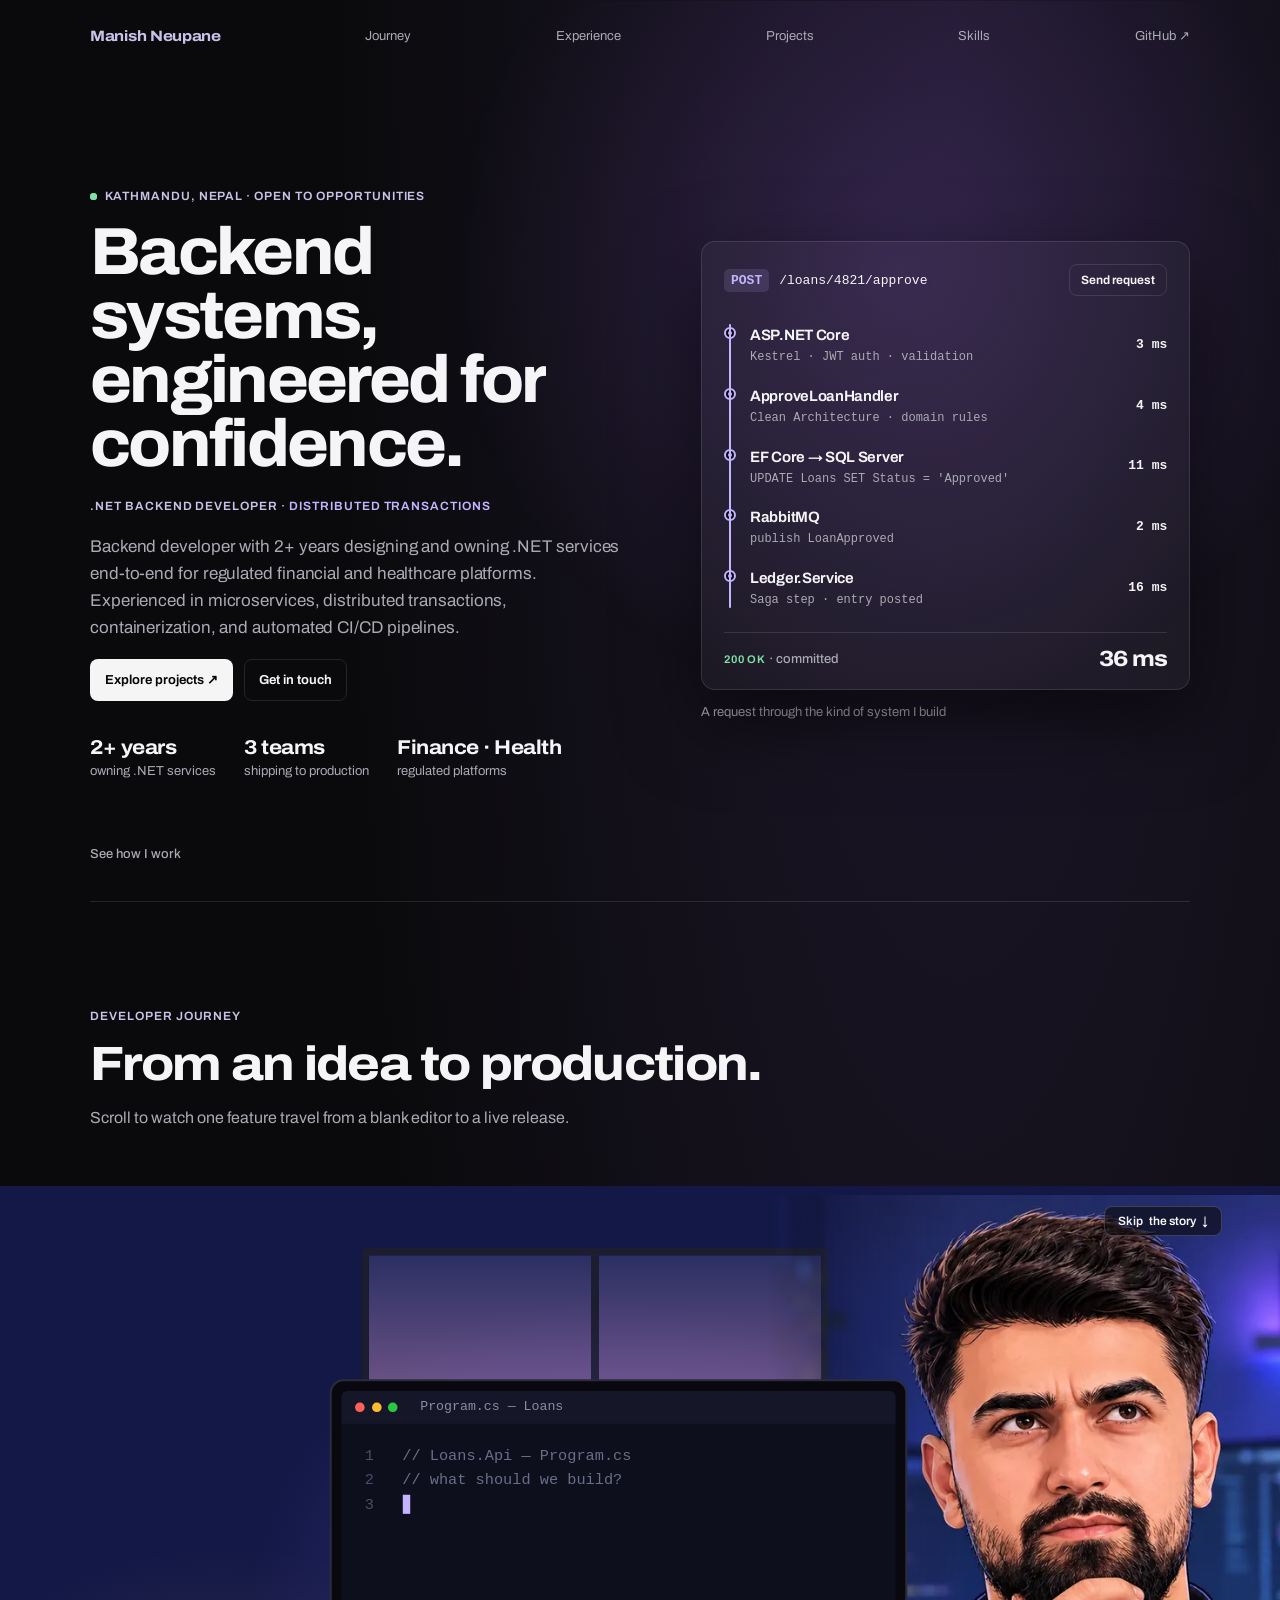
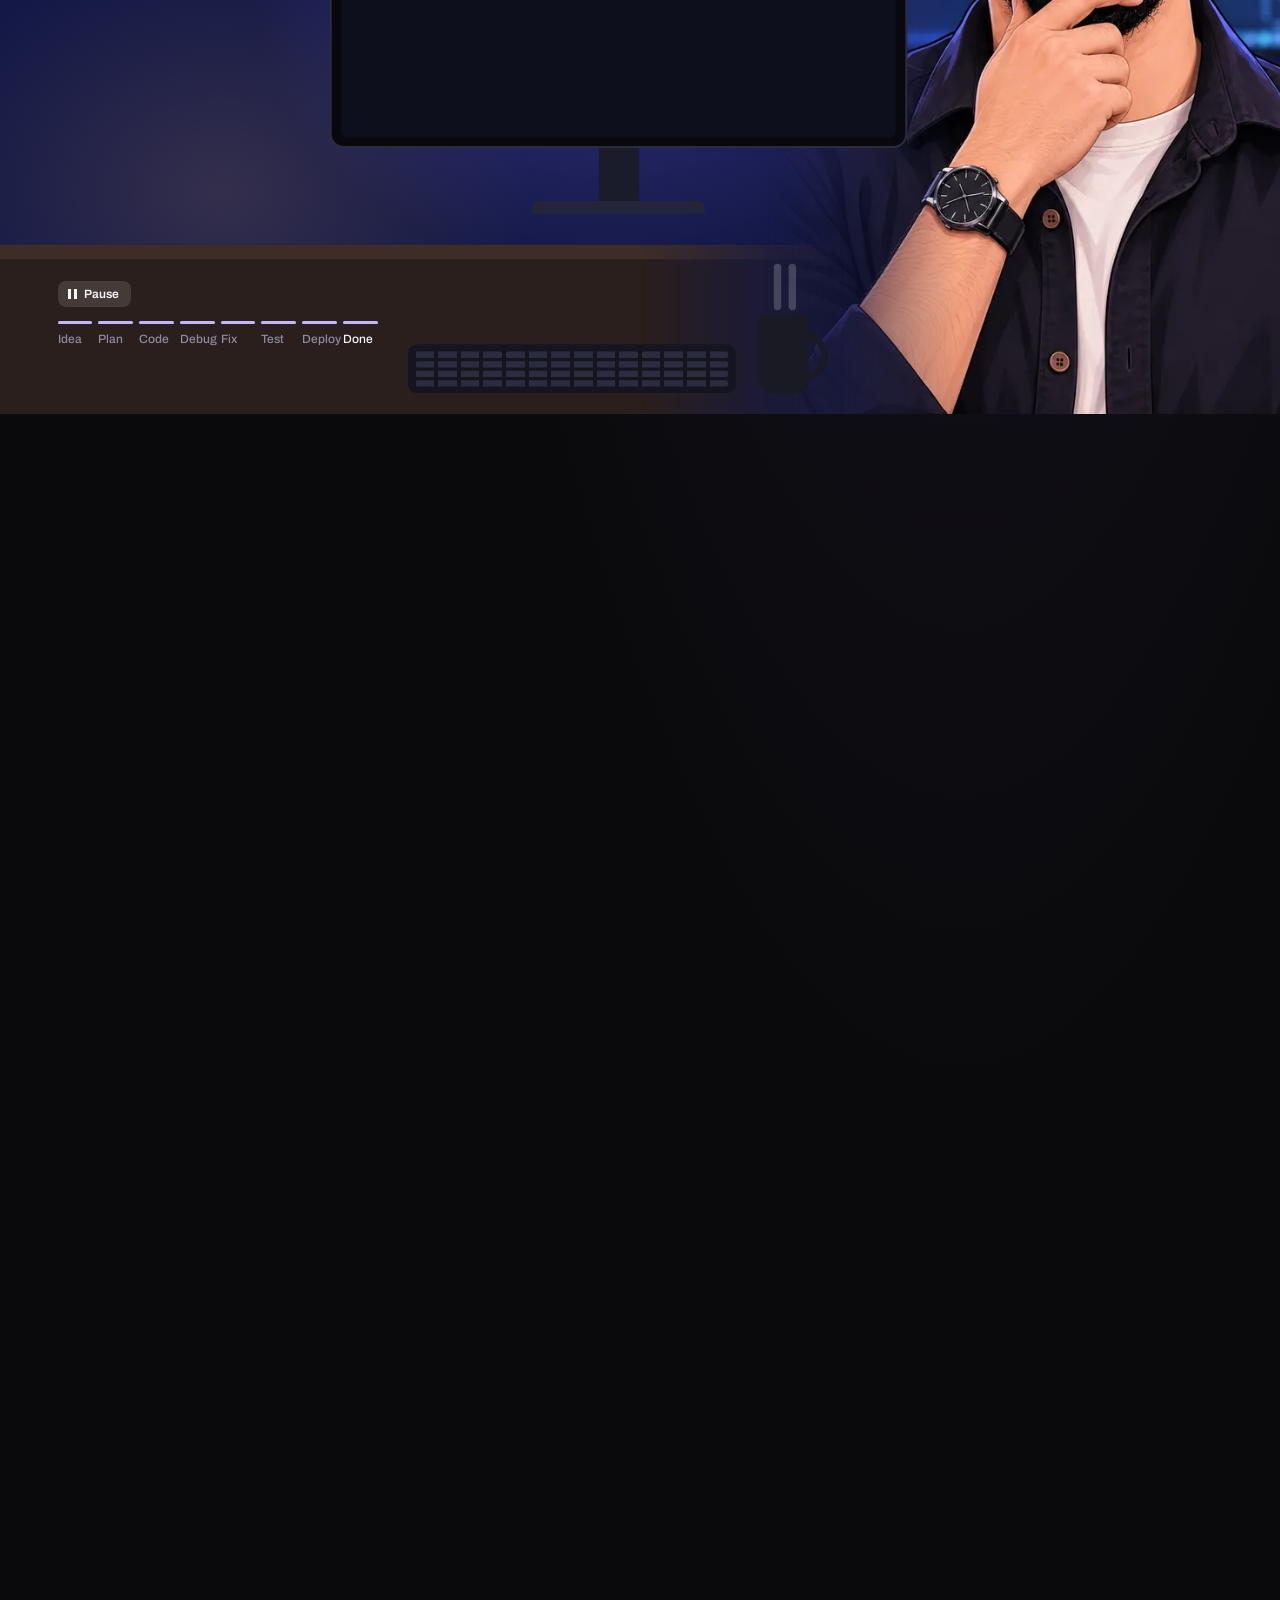
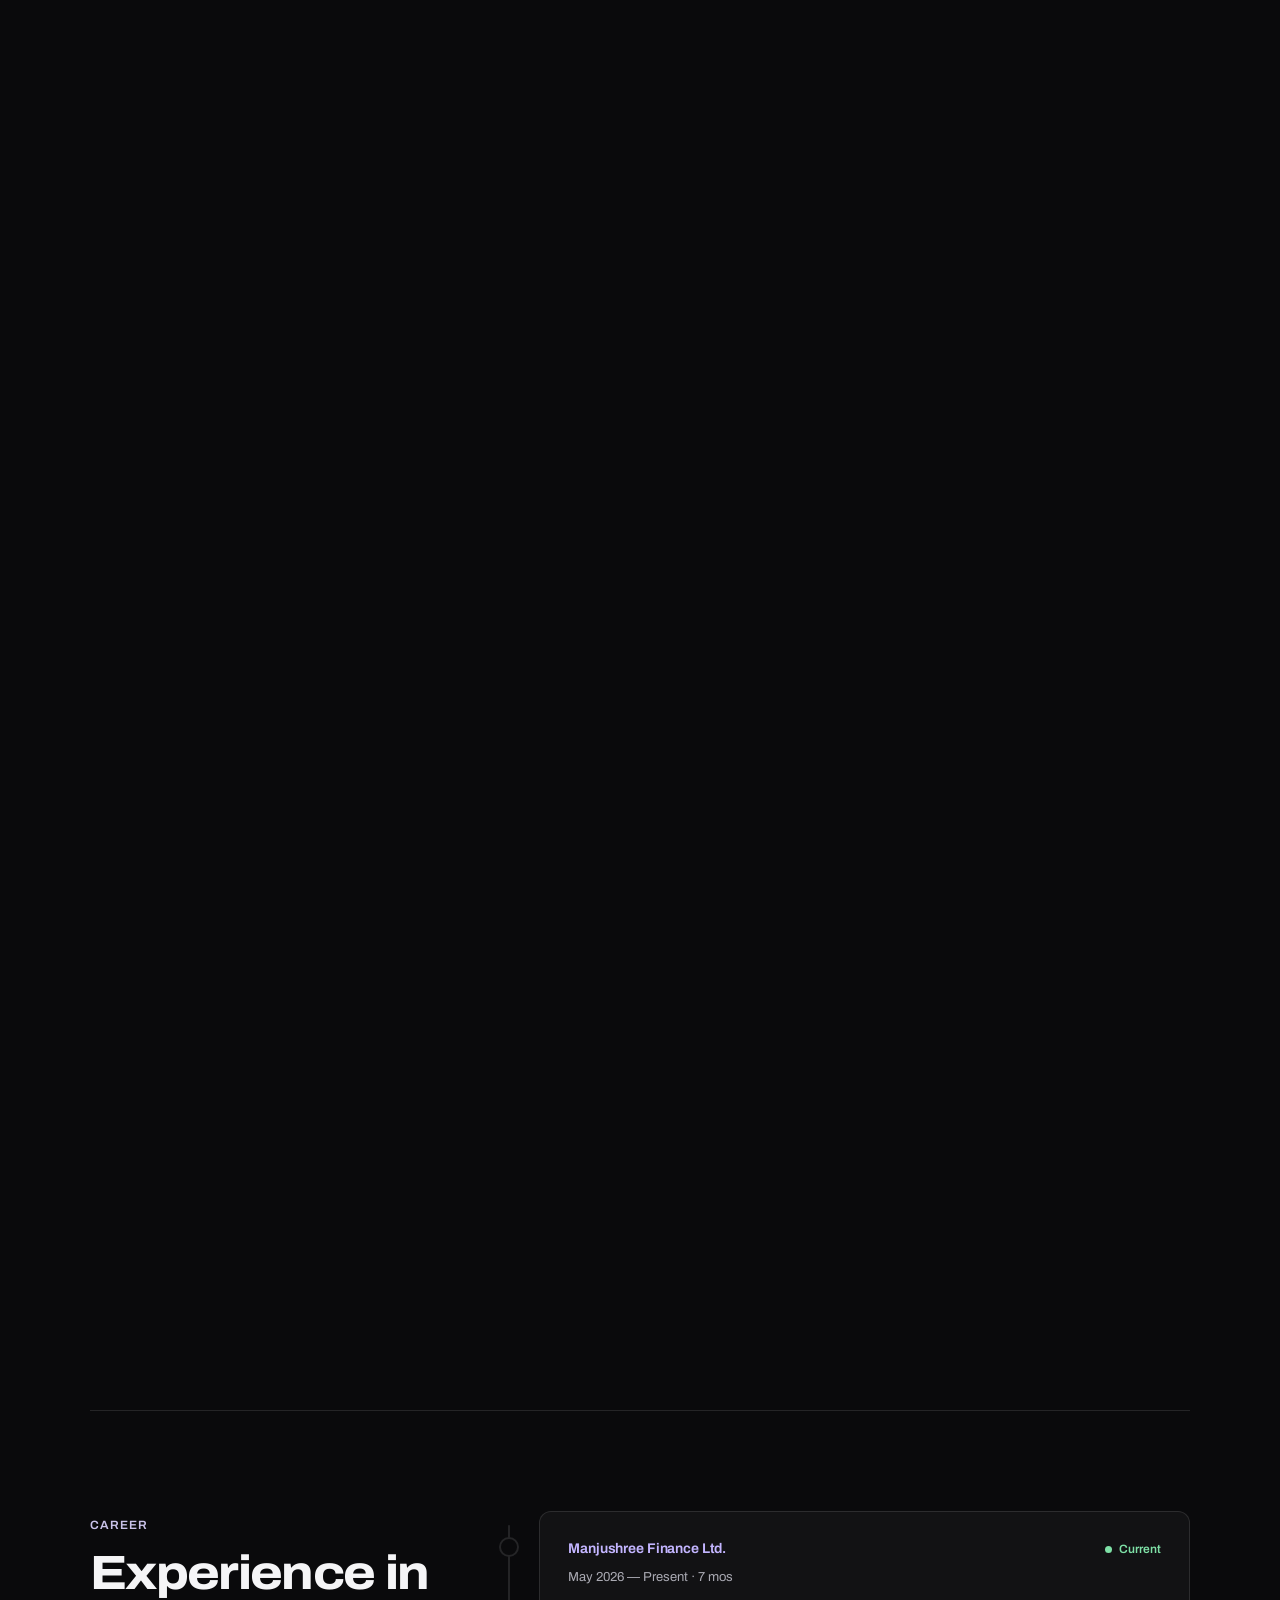
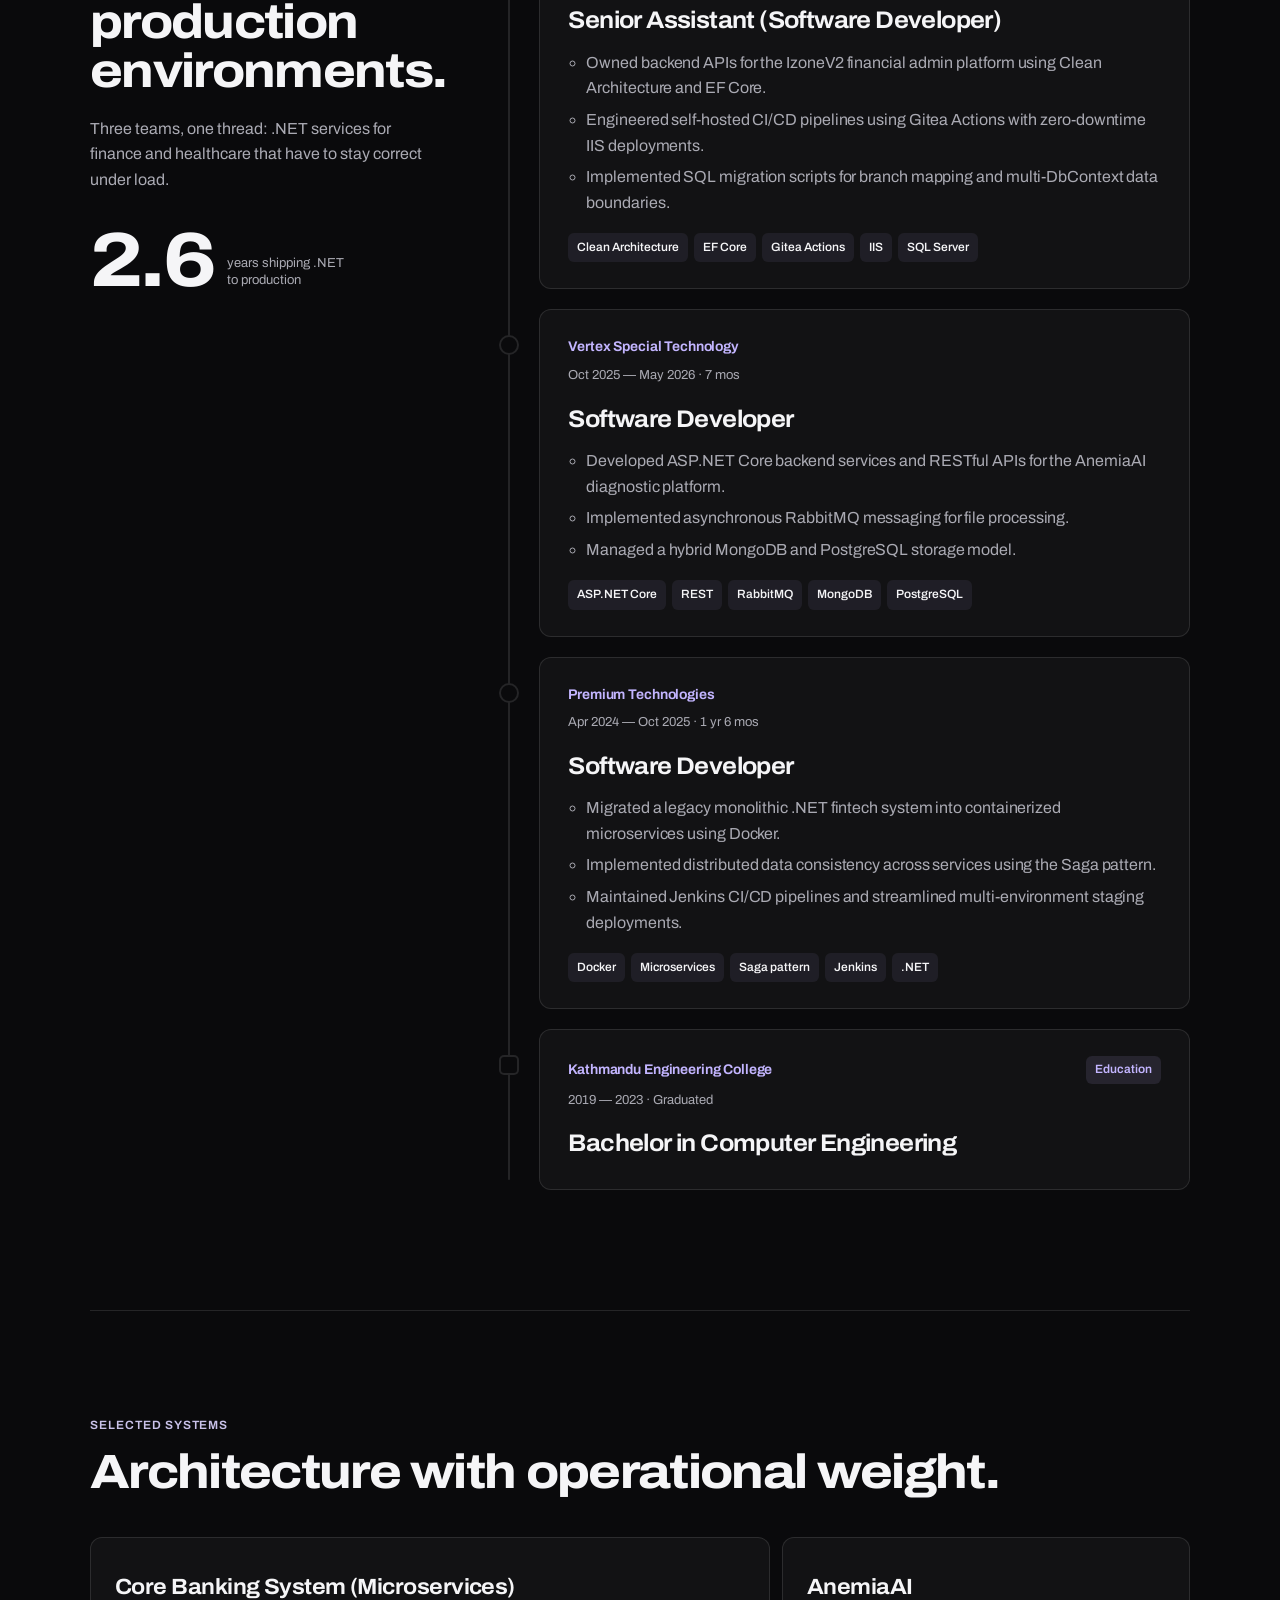
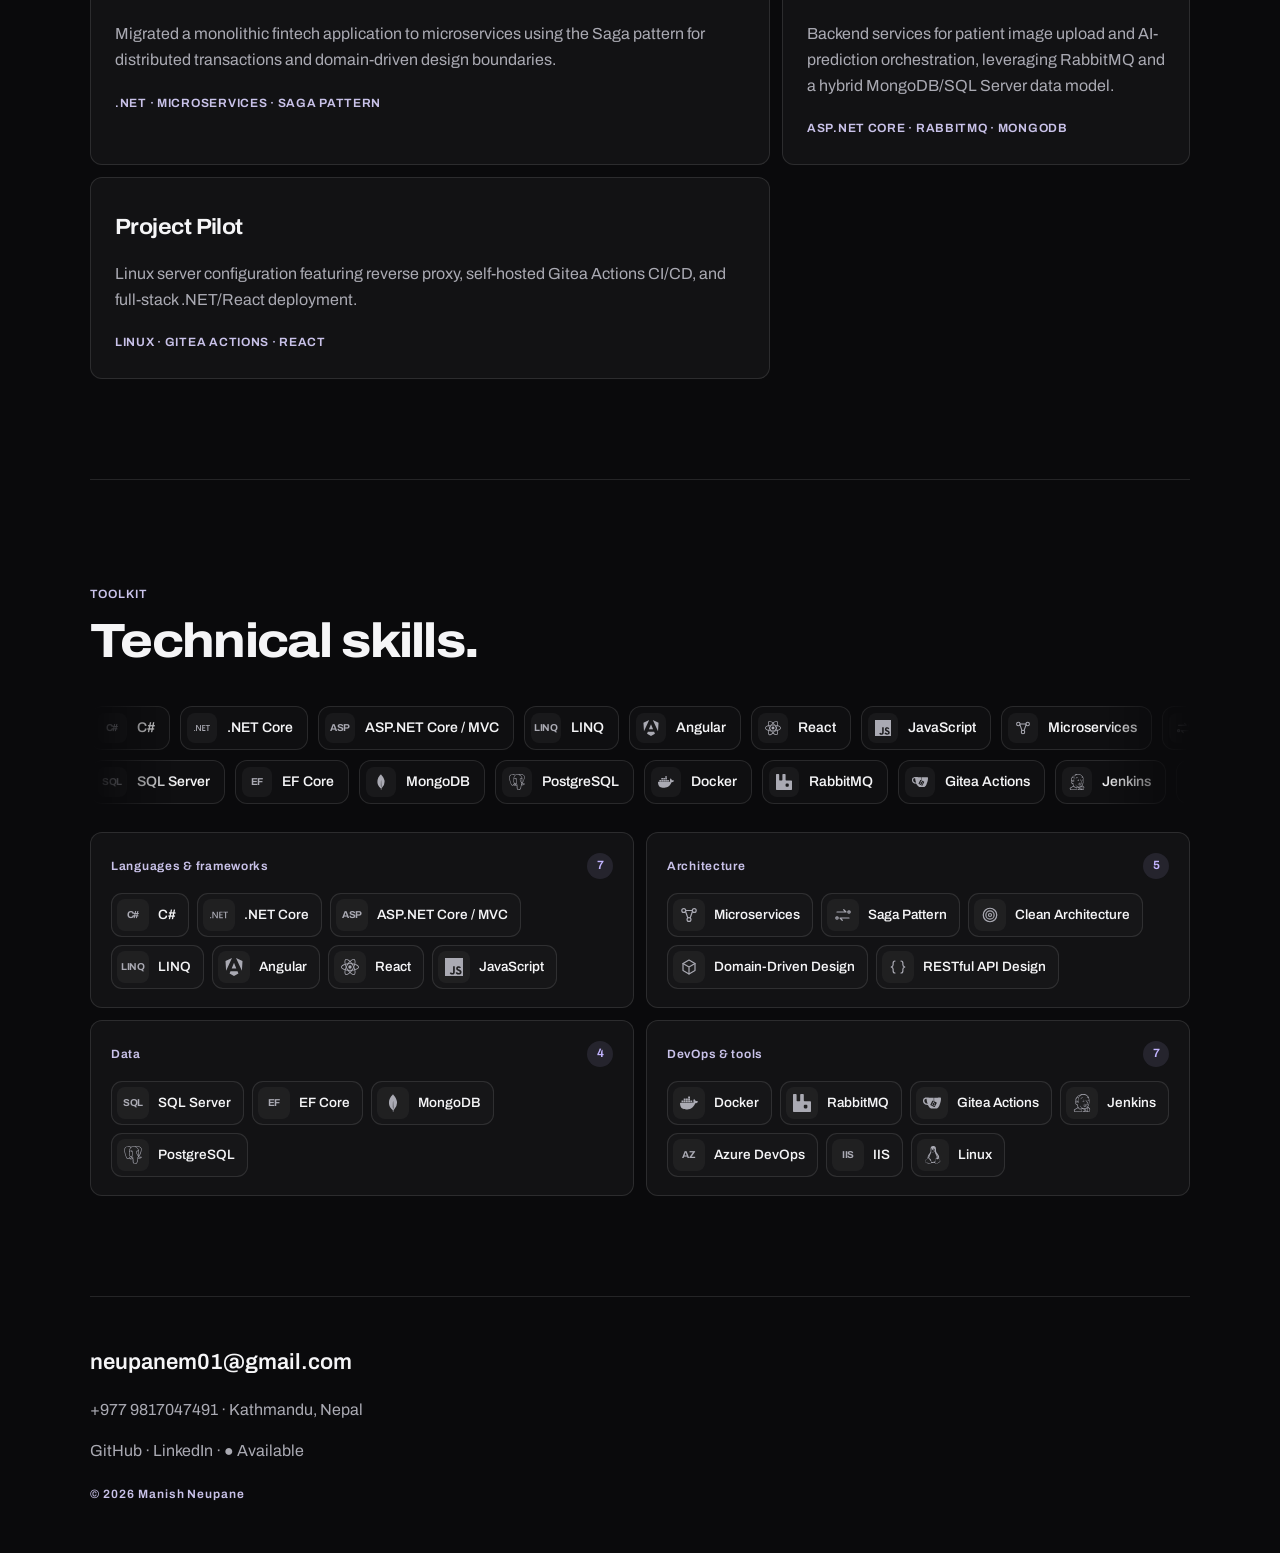
==== commit dcd3bef1: "update" ====
--- a/index.html
+++ b/index.html
@@ -1,6 +1,6 @@
-<!doctype html><html><head><meta charset="utf-8"><meta name="viewport" content="width=device-width,initial-scale=1"><title>Manish Neupane — .NET Backend Developer</title><link rel="stylesheet" href="styles.css"><link rel="stylesheet" href="hero/hero.css"><link rel="stylesheet" href="exp/exp.css"><link rel="stylesheet" href="skills/skills.css"><link rel="stylesheet" href="nav/nav.css"><script>try{if(!matchMedia("(prefers-reduced-motion: reduce)").matches)document.documentElement.classList.add("intro-on")}catch(e){}</script><link rel="stylesheet" href="story/story.css"></head><body><div class="intro" aria-hidden="true">
+<!doctype html><html><head><meta charset="utf-8"><link rel="icon" href="icons/favicon.ico" sizes="any"><link rel="icon" href="icons/favicon.svg" type="image/svg+xml"><link rel="apple-touch-icon" href="icons/apple-touch-icon.png"><link rel="manifest" href="site.webmanifest"><meta name="color-scheme" content="dark"><meta name="theme-color" content="#000000"><meta name="viewport" content="width=device-width,initial-scale=1"><title>Manish Neupane — .NET Backend Developer</title><link rel="stylesheet" href="styles.css"><link rel="stylesheet" href="hero/hero.css"><link rel="stylesheet" href="exp/exp.css"><link rel="stylesheet" href="skills/skills.css"><link rel="stylesheet" href="nav/nav.css"><link rel="preload" href="fonts/archivo-var.woff" as="font" type="font/woff" crossorigin><link rel="stylesheet" href="fonts/fonts.css"><script>try{if(!matchMedia("(prefers-reduced-motion: reduce)").matches)document.documentElement.classList.add("intro-on")}catch(e){}</script><link rel="stylesheet" href="story/story.css"></head><body><div class="intro" aria-hidden="true">
 <div class="intro-inner">
-<div class="intro-pic"><svg class="intro-ring" viewBox="0 0 100 100"><circle cx="50" cy="50" r="48"/></svg><img src="hero/manish-avatar.webp?v=3" alt="" width="560" height="560" decoding="async" fetchpriority="high"></div>
+<div class="intro-pic"><svg class="intro-ring" viewBox="0 0 100 100"><circle cx="50" cy="50" r="48"/></svg><img src="hero/manish-avatar.webp?v=4" alt="" width="560" height="560" decoding="async" fetchpriority="high"></div>
 <p class="intro-name"><span class="ch"><span style="--d:6.5">M</span></span><span class="ch"><span style="--d:5.5">a</span></span><span class="ch"><span style="--d:4.5">n</span></span><span class="ch"><span style="--d:3.5">i</span></span><span class="ch"><span style="--d:2.5">s</span></span><span class="ch"><span style="--d:1.5">h</span></span><span class="sp"> </span><span class="ch"><span style="--d:0.5">N</span></span><span class="ch"><span style="--d:1.5">e</span></span><span class="ch"><span style="--d:2.5">u</span></span><span class="ch"><span style="--d:3.5">p</span></span><span class="ch"><span style="--d:4.5">a</span></span><span class="ch"><span style="--d:5.5">n</span></span><span class="ch"><span style="--d:6.5">e</span></span></p>
 <p class="intro-role">.NET Backend Developer · Kathmandu</p>
 </div>
--- a/styles.css
+++ b/styles.css
@@ -1 +1 @@
-:root{--bg:#0a0a0c;--text:#f5f5f7;--muted:#aaaab3;--border:#ffffff1c;--accent:#c3b5ff}*{box-sizing:border-box}html{scroll-behavior:smooth}body{margin:0;background:radial-gradient(ellipse 70% 35% at 75% 0,#7752b530,transparent 70%),var(--bg);color:var(--text);font:15px/1.65 -apple-system,BlinkMacSystemFont,"Segoe UI",sans-serif}a{color:inherit;text-decoration:none}nav,main,footer{width:min(1100px,calc(100% - 48px));margin:auto}header{position:sticky;top:0;z-index:2;background:#0a0a0cbb;backdrop-filter:blur(18px);border-bottom:1px solid #ffffff0d}nav{height:72px;display:flex;align-items:center;justify-content:space-between}nav b{letter-spacing:-.04em}nav a{font-size:13px;color:var(--muted)}section{padding:100px 0;border-top:1px solid var(--border)}.hero{min-height:calc(100vh - 72px);display:grid;grid-template-columns:1fr .8fr;gap:70px;align-items:center;border:0}.hero h1{font-size:clamp(48px,6vw,80px);line-height:.98;letter-spacing:-.075em;margin:14px 0}.hero p{color:var(--muted);font-size:17px}.hero a{display:inline-block;padding:10px 14px;border:1px solid var(--border);border-radius:8px;margin-right:8px;font-size:13px;font-weight:650}.hero a:first-of-type{background:#f5f5f5;color:#080808}pre,article{border:1px solid var(--border);border-radius:12px;background:#ffffff09}pre{padding:30px;color:#d8d1f5;font:12px/2 "SFMono-Regular",Consolas,monospace;box-shadow:0 30px 80px #0008}h2{font-size:clamp(31px,4vw,48px);line-height:1.05;letter-spacing:-.06em;margin:12px 0 40px}small,b,strong{font:500 11px "SFMono-Regular",Consolas,monospace;letter-spacing:.07em;color:#c9c2e9}article{padding:24px;margin:12px 0}h3{font-size:22px;letter-spacing:-.04em;margin:8px 0}ul,p{color:var(--muted)}.grid{display:grid;grid-template-columns:1.25fr .75fr;gap:12px}.grid article{margin:0;min-height:190px;transition:.25s}.grid article:hover{transform:translateY(-4px);border-color:#c3b5ff77;box-shadow:0 18px 45px #0005}footer{border-top:1px solid var(--border);padding:48px 0;color:var(--muted)}footer>a{color:var(--text);font-size:22px;font-weight:600}@media(prefers-color-scheme:light){:root{--bg:#f7f7fa;--text:#17171a;--muted:#555560;--border:#17171a20}body{background:radial-gradient(ellipse 70% 35% at 75% 0,#d9cef966,transparent 70%),var(--bg)}header{background:#f7f7fac9}pre,article{background:#ffffffa8}}@media(max-width:700px){nav,main,footer{width:calc(100% - 32px)}.hero,.grid{grid-template-columns:1fr;min-height:auto}.hero{padding:65px 0}section{padding:65px 0}nav a:not(:last-child){display:none}}@media(prefers-reduced-motion:reduce){*{transition:none!important;animation:none!important}html{scroll-behavior:auto}}
+:root{color-scheme:dark;--bg:#0a0a0c;--text:#f5f5f7;--muted:#aaaab3;--border:#ffffff1c;--accent:#c3b5ff}*{box-sizing:border-box}html{scroll-behavior:smooth}body{margin:0;background:radial-gradient(ellipse 70% 35% at 75% 0,#7752b530,transparent 70%),var(--bg);color:var(--text);font:15px/1.65 var(--font)}a{color:inherit;text-decoration:none}nav,main,footer{width:min(1100px,calc(100% - 48px));margin:auto}header{position:sticky;top:0;z-index:2;background:#0a0a0cbb;backdrop-filter:blur(18px);border-bottom:1px solid #ffffff0d}nav{height:72px;display:flex;align-items:center;justify-content:space-between}nav b{letter-spacing:-.04em}nav a{font-size:13px;color:var(--muted)}section{padding:100px 0;border-top:1px solid var(--border)}.hero{min-height:calc(100vh - 72px);display:grid;grid-template-columns:1fr .8fr;gap:70px;align-items:center;border:0}.hero h1{font-size:clamp(48px,6vw,80px);line-height:.98;letter-spacing:-.075em;margin:14px 0}.hero p{color:var(--muted);font-size:17px}.hero a{display:inline-block;padding:10px 14px;border:1px solid var(--border);border-radius:8px;margin-right:8px;font-size:13px;font-weight:650}.hero a:first-of-type{background:#f5f5f5;color:#080808}pre,article{border:1px solid var(--border);border-radius:12px;background:#ffffff09}pre{padding:30px;color:#d8d1f5;font:12px/2 "SFMono-Regular",Consolas,monospace;box-shadow:0 30px 80px #0008}h2{font-size:clamp(31px,4vw,48px);line-height:1.05;letter-spacing:-.06em;margin:12px 0 40px}small,b,strong{font:500 11px "SFMono-Regular",Consolas,monospace;letter-spacing:.07em;color:#c9c2e9}article{padding:24px;margin:12px 0}h3{font-size:22px;letter-spacing:-.04em;margin:8px 0}ul,p{color:var(--muted)}.grid{display:grid;grid-template-columns:1.25fr .75fr;gap:12px}.grid article{margin:0;min-height:190px;transition:.25s}.grid article:hover{transform:translateY(-4px);border-color:#c3b5ff77;box-shadow:0 18px 45px #0005}footer{border-top:1px solid var(--border);padding:48px 0;color:var(--muted)}footer>a{color:var(--text);font-size:22px;font-weight:600}@media(max-width:700px){nav,main,footer{width:calc(100% - 32px)}.hero,.grid{grid-template-columns:1fr;min-height:auto}.hero{padding:65px 0}section{padding:65px 0}nav a:not(:last-child){display:none}}@media(prefers-reduced-motion:reduce){*{transition:none!important;animation:none!important}html{scroll-behavior:auto}}
--- a/hero/hero.css
+++ b/hero/hero.css
@@ -39,7 +39,7 @@
 /* facts */
 .hero-facts{display:flex;flex-wrap:wrap;gap:28px;margin:34px 0 0;padding:0;list-style:none}
 .hero-facts li{display:flex;flex-direction:column;gap:2px}
-.hero-facts b{font:650 20px/1.2 -apple-system,BlinkMacSystemFont,"Segoe UI",sans-serif;letter-spacing:-.03em;color:var(--text)}
+.hero-facts b{font:650 20px/1.2 var(--font);letter-spacing:-.03em;color:var(--text)}
 .hero-facts span{font-size:13px;color:var(--muted)}
 
 /* ---------- request tracer ---------- */
@@ -48,7 +48,7 @@
 .tr-head{display:flex;align-items:center;gap:10px;margin-bottom:18px;font:500 13px/1 "SFMono-Regular",Consolas,monospace}
 .tr-verb{padding:5px 7px;border-radius:5px;background:#c3b5ff22;color:var(--accent);font-weight:700}
 .tr-path{color:var(--text);white-space:nowrap;overflow:hidden;text-overflow:ellipsis}
-.tr-send{margin-left:auto;flex:none;padding:8px 11px;border:1px solid var(--border);border-radius:8px;background:none;color:var(--text);font:650 12px -apple-system,BlinkMacSystemFont,"Segoe UI",sans-serif;cursor:pointer;transition:background .2s,transform .2s var(--ease)}
+.tr-send{margin-left:auto;flex:none;padding:8px 11px;border:1px solid var(--border);border-radius:8px;background:none;color:var(--text);font:650 12px var(--font);cursor:pointer;transition:background .2s,transform .2s var(--ease)}
 .tr-send:hover{background:#c3b5ff22}.tr-send:active{transform:scale(.96)}
 .tr-steps{position:relative;list-style:none;margin:0;padding:0 0 0 26px}
 .tr-steps:before,.tr-steps:after{content:"";position:absolute;left:5px;top:10px;bottom:10px;width:2px;border-radius:2px;background:var(--border)}
@@ -81,7 +81,7 @@
 .hero-cue:hover{color:var(--text)}
 @keyframes h-cue{from{transform:translateY(-12px)}to{transform:translateY(30px)}}
 
-@media (prefers-color-scheme:light){.tr-card{background:#ffffffa8;box-shadow:0 20px 50px #3332}.hero-light:before{background:radial-gradient(closest-side,#c3b5ff55,transparent)}}
+
 @media (max-width:900px){.hero{grid-template-columns:1fr;gap:48px}.tracer{max-width:560px}}
 @media (max-width:700px){.hero{padding:56px 0 100px}.hero-facts{gap:20px}.hero-facts b{font-size:18px}.tr-card{padding:18px 16px 14px}.tr-what{font-size:11px}}
 @media (prefers-reduced-motion:reduce){.hero *,.hero *:before,.hero *:after{animation:none!important;transition:none!important}.tr-card{transform:none}}
--- a/exp/exp.css
+++ b/exp/exp.css
@@ -4,7 +4,7 @@
 .exp-head h2{margin-bottom:20px}
 .exp-sum{margin:0;max-width:340px;font-size:16px;line-height:1.6}
 .exp-meter{display:flex;align-items:flex-end;gap:14px;margin-top:36px}
-.exp-years{font:700 clamp(56px,6vw,84px)/.85 -apple-system,BlinkMacSystemFont,"Segoe UI",sans-serif;letter-spacing:-.06em;color:var(--text);font-variant-numeric:tabular-nums}
+.exp-years{font:700 clamp(56px,6vw,84px)/.85 var(--font);letter-spacing:-.06em;color:var(--text);font-variant-numeric:tabular-nums}
 .exp-meter span{padding-bottom:4px;font-size:13px;line-height:1.35;color:var(--muted)}
 
 .exp-line{position:relative;list-style:none;margin:0;padding:0 0 0 40px;overflow-x:clip}
--- a/skills/skills.css
+++ b/skills/skills.css
@@ -3,7 +3,7 @@
 
 /* icon tile: a logo (masked so it can take any colour), a text badge, or a simple glyph */
 .sk-ico{position:relative;flex:none;display:grid;place-items:center;width:46px;height:46px;border-radius:12px;background:#ffffff0b;color:var(--muted);transition:background .3s,color .3s,transform .4s var(--pop)}
-.sk-ico i{font:700 12px/1 -apple-system,BlinkMacSystemFont,"Segoe UI",sans-serif;font-style:normal;letter-spacing:-.02em;color:currentColor}
+.sk-ico i{font:700 12px/1 var(--font);font-style:normal;letter-spacing:-.02em;color:currentColor}
 .sk-ico.has-logo i{display:none}
 .sk-ico.has-logo:before{content:"";width:24px;height:24px;background:currentColor;-webkit-mask:var(--logo) center/contain no-repeat;mask:var(--logo) center/contain no-repeat}
 .sk-ico.glyph svg{width:24px;height:24px;fill:none;stroke:currentColor;stroke-width:1.6;stroke-linecap:round;stroke-linejoin:round}
@@ -47,7 +47,7 @@
 .js-skills .sk-card.in .sk-count{animation:sk-pop .5s var(--pop) .1s both}
 @keyframes sk-pop{from{transform:scale(0)}}
 
-@media (prefers-color-scheme:light){.sk-ico{background:#17171a0a}.mq-item{background:#ffffffa8}}
+
 @media (max-width:760px){.sk-grid{grid-template-columns:1fr!important}}
 @media (max-width:700px){.sk-name{font-size:13px}.mq-item{font-size:13px}}
 @media (prefers-reduced-motion:reduce){.skills *,.skills *:before{animation:none!important;transition:none!important}.js-skills .sk-card,.js-skills .sk-card .sk{opacity:1;transform:none}.mq-row{overflow-x:auto}}
--- a/nav/nav.css
+++ b/nav/nav.css
@@ -3,7 +3,7 @@
 .nav-toggle,.nav-panel{display:none}
 @media (max-width:700px){
   .js-nav nav a{display:none!important}
-  .js-nav .nav-toggle{display:inline-flex;align-items:center;gap:8px;min-height:40px;padding:0 12px;margin-right:-12px;border:0;border-radius:8px;background:none;color:var(--text);font:600 14px -apple-system,BlinkMacSystemFont,"Segoe UI",sans-serif;cursor:pointer}
+  .js-nav .nav-toggle{display:inline-flex;align-items:center;gap:8px;min-height:40px;padding:0 12px;margin-right:-12px;border:0;border-radius:8px;background:none;color:var(--text);font:600 14px var(--font);cursor:pointer}
   .nav-toggle i{position:relative;width:18px;height:12px}
   .nav-toggle i:before,.nav-toggle i:after{content:"";position:absolute;left:0;right:0;height:2px;border-radius:2px;background:currentColor;transition:transform .3s cubic-bezier(.22,.8,.24,1),top .3s}
   .nav-toggle i:before{top:2px}.nav-toggle i:after{top:8px}
@@ -22,3 +22,14 @@
 @media (prefers-reduced-motion:reduce){.nav-panel,.nav-panel a,.nav-toggle i:before,.nav-toggle i:after{transition:none!important;animation:none!important}}
 /* touch screens wider than a phone: give the header links a thumb-sized hit area */
 @media (hover:none) and (min-width:701px){header nav a{padding:12px 4px}}
+
+/* header: transparent over the hero on arrival, solid black once the page scrolls */
+.js-nav header{transition:background-color .35s ease,border-color .35s ease}
+.js-nav:not(.nav-solid) header{background:transparent;border-bottom-color:transparent;-webkit-backdrop-filter:none;backdrop-filter:none}
+.nav-solid header{background:#000;border-bottom-color:#ffffff14;-webkit-backdrop-filter:none;backdrop-filter:none}
+.nav-solid header nav,.nav-solid header nav a,.nav-solid .nav-toggle{color:#f5f5f7}
+.nav-solid header nav a{color:#c9c6dc}
+.nav-solid header nav a:hover{color:#f5f5f7}
+.nav-solid .nav-panel{background:#000;border-bottom-color:#ffffff14}
+.nav-solid .nav-panel a{color:#f5f5f7;border-bottom-color:#ffffff14}
+.nav-solid .nav-panel a:last-child{color:var(--accent)}
--- a/fonts/fonts.css
+++ b/fonts/fonts.css
@@ -0,0 +1,35 @@
+/* Type: one family, Archivo (variable weight + width). Wide and heavy for display, normal width for text.
+   Monospace stays only on real code (the IDE screen, the request trace). */
+@font-face{font-family:"Archivo";src:url("archivo-var.woff") format("woff");font-weight:100 900;font-stretch:62% 125%;font-display:swap}
+:root{--font:"Archivo",-apple-system,BlinkMacSystemFont,"Segoe UI",sans-serif}
+html{-webkit-font-smoothing:antialiased;-moz-osx-font-smoothing:grayscale;text-rendering:optimizeLegibility}
+body{font-family:var(--font);font-size:16px;line-height:1.6;font-stretch:100%}
+button,input{font-family:inherit}
+
+/* display: wide, heavy, tracked in */
+h1,h2,h3,.intro-name,.exp-years,.tr-total{font-family:var(--font);font-stretch:112%;font-weight:760;letter-spacing:-.035em}
+.hero h1{letter-spacing:-.04em;line-height:.96}
+h2{letter-spacing:-.035em;line-height:1.02}
+h3{font-stretch:106%;font-weight:680;letter-spacing:-.025em}
+.journey-captions h3{font-stretch:112%;font-weight:780;letter-spacing:-.04em}
+.intro-name{font-weight:780}
+.hero-facts b{font-family:var(--font);font-stretch:110%;font-weight:720;letter-spacing:-.025em}
+.app-h{font-family:var(--font);font-stretch:108%;font-weight:720;letter-spacing:-.03em}
+
+/* labels: the text face, semi-bold, lightly tracked — no monospace */
+small,b,strong,.intro-role,.tr-foot{font-family:var(--font)!important;font-stretch:100%}
+small,strong,.intro-role{font-size:12px!important;font-weight:620!important;letter-spacing:.08em!important}
+b{font-weight:640}
+nav b{font-size:15px!important;font-stretch:112%;font-weight:720!important;letter-spacing:-.02em!important;text-transform:none}
+article>b,.grid article b{font-size:12px;letter-spacing:.06em}
+
+/* running text */
+p,li{font-stretch:100%}
+.hero p,.exp-card ul,.journey-captions p{letter-spacing:-.005em}
+
+/* fit: wide display type needs a little less size to keep headlines short */
+.hero h1{font-size:clamp(42px,5.2vw,74px);font-stretch:104%}
+.journey-captions h3{font-size:clamp(38px,4.6vw,72px);font-stretch:106%}
+@media (max-aspect-ratio:5/4){.journey-captions h3{font-size:clamp(34px,9.5vw,60px)}}
+@media (min-aspect-ratio:5/4) and (max-height:520px){.journey-captions h3{font-size:28px}}
+.intro-name{font-size:clamp(36px,6.6vw,92px)}
--- a/story/story.css
+++ b/story/story.css
@@ -22,22 +22,31 @@
 .journey-cta{display:inline-block;margin-top:26px;padding:12px 16px;border-radius:8px;font-size:14px;font-weight:650;background:#f5f5f5;color:#080808;transition:transform .2s var(--ease),background .2s}
 .journey-cta:hover{transform:translateY(-2px);background:var(--accent)}
 .journey-cta:focus-visible,.journey-rail button:focus-visible{outline:2px solid var(--accent);outline-offset:3px}
-.js-journey .journey-captions{position:absolute;display:grid;opacity:calc(1 - var(--fa,0) * 1.7);transform:translateY(calc(var(--f,0) * -70px))}
+.js-journey .journey-captions{position:absolute;display:grid;transition:opacity .6s cubic-bezier(.16,1,.3,1),transform .8s cubic-bezier(.16,1,.3,1),filter .6s}
+.is-scrolling .journey-captions{opacity:calc(1 - var(--fa,0) * 1.8);transform:translateY(calc(var(--f,0) * -80px));filter:blur(calc(var(--fa,0) * 14px));transition:none}
 .js-journey .journey-captions li{grid-area:1/1;align-self:center;visibility:hidden}
 .js-journey .journey-captions li>*{opacity:0}
 .js-journey [data-stage="0"] li[data-s="0"],.js-journey [data-stage="1"] li[data-s="1"],.js-journey [data-stage="2"] li[data-s="2"],.js-journey [data-stage="3"] li[data-s="3"],.js-journey [data-stage="4"] li[data-s="4"],.js-journey [data-stage="5"] li[data-s="5"],.js-journey [data-stage="6"] li[data-s="6"],.js-journey [data-stage="7"] li[data-s="7"]{visibility:visible}
-.js-journey [data-stage="0"] li[data-s="0"]>*,.js-journey [data-stage="1"] li[data-s="1"]>*,.js-journey [data-stage="2"] li[data-s="2"]>*,.js-journey [data-stage="3"] li[data-s="3"]>*,.js-journey [data-stage="4"] li[data-s="4"]>*,.js-journey [data-stage="5"] li[data-s="5"]>*,.js-journey [data-stage="6"] li[data-s="6"]>*,.js-journey [data-stage="7"] li[data-s="7"]>*{opacity:1;animation:pop-in .75s var(--pop) both}
-.js-journey .journey-captions li>:nth-child(2){animation-delay:.14s!important}
-.js-journey .journey-captions li>:nth-child(3){animation-delay:.28s!important}
+.js-journey [data-stage="0"] li[data-s="0"]>*,.js-journey [data-stage="1"] li[data-s="1"]>*,.js-journey [data-stage="2"] li[data-s="2"]>*,.js-journey [data-stage="3"] li[data-s="3"]>*,.js-journey [data-stage="4"] li[data-s="4"]>*,.js-journey [data-stage="5"] li[data-s="5"]>*,.js-journey [data-stage="6"] li[data-s="6"]>*,.js-journey [data-stage="7"] li[data-s="7"]>*{opacity:1;animation:cap-in 1s cubic-bezier(.16,1,.3,1) both}
+.js-journey .journey-captions li>:nth-child(2){animation-delay:.32s!important}
+.js-journey .journey-captions li>:nth-child(3){animation-delay:.48s!important}
 
 [data-pre] .journey-captions,[data-pre] .fx{display:none}
 /* flying past on a fast scroll: hide the text so nothing half-plays */
 [data-fast] .journey-captions,[data-fast] .fx{opacity:0!important;transition:opacity .15s}
 
+/* titles: each word rises out of its own mask */
+.js-journey .journey-captions li>h3{animation:none!important}
+.journey-captions .jw{display:inline-block;overflow:hidden;vertical-align:top;padding-bottom:.1em;margin-bottom:-.1em}
+.journey-captions .jw>span{display:inline-block}
+.js-journey [data-stage="0"] li[data-s="0"] .jw>span,.js-journey [data-stage="1"] li[data-s="1"] .jw>span,.js-journey [data-stage="2"] li[data-s="2"] .jw>span,.js-journey [data-stage="3"] li[data-s="3"] .jw>span,.js-journey [data-stage="4"] li[data-s="4"] .jw>span,.js-journey [data-stage="5"] li[data-s="5"] .jw>span,.js-journey [data-stage="6"] li[data-s="6"] .jw>span,.js-journey [data-stage="7"] li[data-s="7"] .jw>span{animation:jw-rise 1.05s cubic-bezier(.16,1,.3,1) calc(.06s + var(--i) * .09s) both}
+@keyframes jw-rise{from{transform:translateY(108%) rotate(4deg)}}
+@keyframes cap-in{from{opacity:0;transform:translateY(18px);filter:blur(10px)}to{opacity:1;transform:none;filter:blur(0)}}
+
 /* ---------- stage rail ---------- */
 .journey-rail{display:none}
 .js-journey .journey-rail{position:absolute;z-index:3;display:flex;gap:6px;opacity:calc(1 - var(--fa,0))}
-.journey-rail button{position:relative;flex:1 1 0;min-width:0;padding:12px 0 0;background:none;border:0;color:#8d8aa3;font:500 12px/1 -apple-system,BlinkMacSystemFont,"Segoe UI",sans-serif;text-align:left;cursor:pointer;transition:color .3s}
+.journey-rail button{position:relative;flex:1 1 0;min-width:0;padding:12px 0 0;background:none;border:0;color:#8d8aa3;font:500 12px/1 var(--font);text-align:left;cursor:pointer;transition:color .3s}
 .journey-rail button:before,.journey-rail button:after{content:"";position:absolute;left:0;right:0;top:0;height:3px;border-radius:3px;background:#ffffff26}
 .journey-rail button:after{background:var(--accent);transform:scaleX(var(--on,0));transform-origin:left;transition:transform .5s var(--ease)}
 .journey-rail button:hover,.journey-rail button[aria-current="step"]{color:#f5f5f7}
@@ -47,7 +56,7 @@
 [data-auto] .journey-rail button[aria-current="step"]:after{animation:dwell var(--dwell,4s) linear both}
 @keyframes dwell{from{transform:scaleX(0)}to{transform:scaleX(1)}}
 .journey-auto{display:none}
-.js-journey .journey-auto{position:absolute;z-index:4;display:inline-flex;align-items:center;gap:7px;padding:7px 12px 7px 10px;border:0;border-radius:8px;background:#ffffff1f;color:#f5f5f7;font:600 12px/1 -apple-system,BlinkMacSystemFont,"Segoe UI",sans-serif;cursor:pointer;opacity:calc(1 - var(--fa,0));transition:background .2s,transform .2s var(--ease)}
+.js-journey .journey-auto{position:absolute;z-index:4;display:inline-flex;align-items:center;gap:7px;padding:7px 12px 7px 10px;border:0;border-radius:8px;background:#ffffff1f;color:#f5f5f7;font:600 12px/1 var(--font);cursor:pointer;opacity:calc(1 - var(--fa,0));transition:background .2s,transform .2s var(--ease)}
 .journey-auto:before{content:"";width:9px;height:10px;background:linear-gradient(90deg,currentColor 0 35%,transparent 0 65%,currentColor 0)}
 .journey-auto[aria-pressed="false"]:before{width:0;height:0;background:none;border-left:9px solid currentColor;border-top:5px solid transparent;border-bottom:5px solid transparent}
 .journey-auto:hover{background:#ffffff33}
@@ -56,7 +65,7 @@
 
 /* skip: always there, so nobody has to swipe through every screen */
 .journey-skip{display:none}
-.js-journey .journey-skip{position:absolute;z-index:4;top:20px;right:max(24px,4.5vw);display:inline-flex;align-items:center;gap:6px;padding:8px 13px;border:1px solid #ffffff2e;border-radius:8px;background:#0a0a0c99;color:#f5f5f7;font:600 12px/1 -apple-system,BlinkMacSystemFont,"Segoe UI",sans-serif;cursor:pointer;transition:background .2s,border-color .2s,transform .2s var(--ease)}
+.js-journey .journey-skip{position:absolute;z-index:4;top:20px;right:max(24px,4.5vw);display:inline-flex;align-items:center;gap:6px;padding:8px 13px;border:1px solid #ffffff2e;border-radius:8px;background:#0a0a0c99;color:#f5f5f7;font:600 12px/1 var(--font);cursor:pointer;transition:background .2s,border-color .2s,transform .2s var(--ease)}
 .journey-skip:hover{background:#0a0a0ccc;border-color:var(--accent)}
 .journey-skip:active{transform:scale(.96)}
 .journey-skip:focus-visible{outline:2px solid var(--accent);outline-offset:3px}
@@ -64,7 +73,7 @@
 
 /* ---------- scene: the room, sized to cover the screen ---------- */
 .scene{position:relative;overflow:hidden;background:var(--wall);container-type:inline-size;isolation:isolate}
-.cam{position:absolute;inset:0;transform-origin:62% 55%;transition:transform 1.4s var(--ease)}
+.cam{position:absolute;inset:0;transform-origin:50% 0%;transition:transform 1.9s cubic-bezier(.16,1,.3,1)}
 .layer{position:absolute;inset:0}
 .l-back{transform:translateX(calc(var(--p,0) * -1.6cqw))}
 .l-mid{transform:translateX(calc(var(--p,0) * -.6cqw))}
@@ -75,6 +84,13 @@
 [data-stage="4"] .cam{transform:scale(1.05)}
 [data-stage="5"] .cam{transform:scale(1.08) translate(-1%,1%)}
 [data-stage="6"] .cam{transform:scale(1.03)}
+
+/* between screens the scene dips toward dark, following the scroll; each cut gets a soft light sweep */
+.scene:after{content:"";position:absolute;inset:0;z-index:6;background:#05050b;opacity:0;pointer-events:none;transition:opacity .7s cubic-bezier(.16,1,.3,1)}
+.is-scrolling .scene:after{opacity:calc(var(--fa,0) * 1.15);transition:none}
+.scene:before{content:"";position:absolute;top:0;bottom:0;left:-30%;width:30%;z-index:6;background:linear-gradient(100deg,transparent,#c3b5ff1c 50%,transparent);transform:translateX(0);opacity:0;pointer-events:none}
+.cut .scene:before{animation:sweep 1.3s cubic-bezier(.16,1,.3,1)}
+@keyframes sweep{0%{opacity:0;transform:translateX(0)}20%{opacity:1}100%{opacity:0;transform:translateX(560%)}}
 
 /* window & sky */
 .window{position:absolute;border-radius:6px;overflow:hidden;background:#0b0c18;border:.5cqw solid #1c1d2e}
@@ -101,7 +117,7 @@
 /* shelf & server */
 .shelf{position:absolute}
 .books{display:flex;align-items:flex-end;gap:.3cqw;height:7cqw;padding-left:.6cqw}
-.books b{display:flex;align-items:center;justify-content:center;writing-mode:vertical-rl;transform:rotate(180deg);width:1.9cqw;height:100%;border-radius:.3cqw;background:#262a4d;color:#b9b6d6;font:600 .85cqw/1 -apple-system,BlinkMacSystemFont,"Segoe UI",sans-serif}
+.books b{display:flex;align-items:center;justify-content:center;writing-mode:vertical-rl;transform:rotate(180deg);width:1.9cqw;height:100%;border-radius:.3cqw;background:#262a4d;color:#b9b6d6;font:600 .85cqw/1 var(--font)}
 .books b:nth-child(2){height:84%;background:#3b2f5e}.books b:nth-child(3){height:94%;background:#1f3550}.books b:nth-child(4){background:#2e2a44}.books b:nth-child(5){height:76%;background:#3a2740}
 .plank{height:.6cqw;border-radius:.2cqw;background:#2a2433;box-shadow:0 .5cqw 0 #ffb86b14}
 .rack{display:flex;gap:.9cqw;align-items:center;margin:1.2cqw 0 0;padding:.9cqw 1.2cqw;width:72%;height:4cqw;border-radius:.5cqw;background:#181a2c}
@@ -134,8 +150,8 @@
 [data-stage="5"] .ide-title:after{content:"Test Explorer — Loans.Tests"}
 [data-stage="6"] .ide-title:after{content:"Actions — deploy #128"}
 [data-stage="7"] .ide-title:after{content:"loans.example.np"}
-.scr{position:absolute;inset:2.1cqw 0 0;padding:1.3cqw 1.5cqw;opacity:0;transform:translateY(1cqw);transition:opacity .6s var(--ease),transform .7s var(--ease)}
-[data-stage="0"] .scr-idle,[data-stage="1"] .scr-plan,[data-stage="2"] .scr-code,[data-stage="3"] .scr-code,[data-stage="4"] .scr-code,[data-stage="5"] .scr-test,[data-stage="6"] .scr-deploy,[data-stage="7"] .scr-live{opacity:1;transform:none}
+.scr{position:absolute;inset:2.1cqw 0 0;padding:1.3cqw 1.5cqw;opacity:0;clip-path:inset(0 100% 0 0);transition:opacity .5s ease,clip-path .9s cubic-bezier(.16,1,.3,1)}
+[data-stage="0"] .scr-idle,[data-stage="1"] .scr-plan,[data-stage="2"] .scr-code,[data-stage="3"] .scr-code,[data-stage="4"] .scr-code,[data-stage="5"] .scr-test,[data-stage="6"] .scr-deploy,[data-stage="7"] .scr-live{opacity:1;clip-path:inset(0 0 0 0)}
 .journey k{color:var(--x-key)}.journey ty{color:var(--x-type)}.journey mt{color:var(--x-fn)}.journey str{color:var(--x-str)}.journey ok{color:var(--x-ok)}.journey er{color:var(--x-err)}.journey wa{color:var(--x-warn)}
 .code .ln{white-space:pre;position:relative}
 .code em{display:inline-block;width:2.4cqw;color:#4b4d68;font-style:normal}
@@ -161,7 +177,7 @@
 .rings{width:100%;max-height:100%}
 .rings .r{fill:none;stroke:#c3b5ff;stroke-width:1.4;stroke-dasharray:600;opacity:.85}
 .rings .r1{fill:#c3b5ff22}
-.rings text{fill:#d9d4f7;font:600 9px -apple-system,BlinkMacSystemFont,sans-serif;text-anchor:middle}
+.rings text{fill:#d9d4f7;font:600 9px var(--font);text-anchor:middle}
 
 /* tests */
 .tx-head{color:var(--x-dim);margin-bottom:.6cqw;display:flex;justify-content:space-between}
@@ -175,7 +191,7 @@
 [data-stage="6"][data-late] .dp-done{opacity:1;transform:none}
 
 /* live app */
-.scr-live{background:#f4f3fa;color:#1b1a26;font-family:-apple-system,BlinkMacSystemFont,"Segoe UI",sans-serif}
+.scr-live{background:#f4f3fa;color:#1b1a26;font-family:var(--font)}
 .br-url{margin:-1.3cqw -1.5cqw 1.3cqw;padding:.55cqw 1.5cqw;background:#e4e2ef;color:#5a5870;font-size:.85cqw}
 .app-h{font-size:1.8cqw;font-weight:700;letter-spacing:-.04em;margin-bottom:.7cqw}
 .app-row{display:flex;justify-content:space-between;padding:.6cqw 0;font-size:1.05cqw}
@@ -197,8 +213,8 @@
 [data-stage="6"] .dp-bar span{animation:fill 3s linear .4s both}
 
 /* ---------- character ---------- */
-.character{position:absolute;top:0;bottom:0;right:0;overflow:hidden;-webkit-mask-image:linear-gradient(90deg,transparent,#000 30%);mask-image:linear-gradient(90deg,transparent,#000 30%);transform-origin:50% 100%;animation:breathe 6s ease-in-out infinite}
-.pose{position:absolute;inset:0;width:100%;height:100%;object-fit:cover;object-position:50% 18%;opacity:0;transform:scale(1.04);transition:opacity .55s var(--ease),transform .9s var(--ease)}
+.character{position:absolute;top:0;bottom:0;right:0;overflow:hidden;-webkit-mask-image:linear-gradient(90deg,transparent,#000 30%);mask-image:linear-gradient(90deg,transparent,#000 30%);transform-origin:50% 0%;animation:breathe 6s ease-in-out infinite}
+.pose{position:absolute;inset:0;width:100%;height:100%;object-fit:cover;object-position:50% 0%;opacity:0;transform:scale(1.06);transition:opacity .8s cubic-bezier(.16,1,.3,1),transform 1.6s cubic-bezier(.16,1,.3,1)}
 [data-pose="thinking"] .pose[data-p="thinking"],[data-pose="excited"] .pose[data-p="excited"],[data-pose="coding"] .pose[data-p="coding"],[data-pose="debugging"] .pose[data-p="debugging"],[data-pose="solved"] .pose[data-p="solved"],[data-pose="relaxed"] .pose[data-p="relaxed"]{opacity:1;transform:none}
 
 
@@ -218,15 +234,16 @@
 .steam+.steam{left:60%;animation-delay:-1.6s}
 
 /* ---------- floating story elements (a region over the scene's working area) ---------- */
-.fx{position:absolute;pointer-events:none;opacity:calc(1 - var(--fa,0) * 1.6)}
+.fx{position:absolute;pointer-events:none;transition:opacity .6s}
+.is-scrolling .fx{opacity:calc(1 - var(--fa,0) * 1.6);transition:none}
 .fx-g{position:absolute;inset:0;visibility:hidden}
 [data-stage="0"] .g0,[data-stage="1"] .g1,[data-stage="2"] .g2,[data-stage="3"] .g3,[data-stage="4"] .g4,[data-stage="5"] .g5,[data-stage="6"] .g6,[data-stage="7"] .g7{visibility:visible}
 .fx-g>*{position:absolute;opacity:0}
-[data-stage="0"] .g0>*,[data-stage="1"] .g1>*,[data-stage="2"] .g2>*,[data-stage="3"] .g3>*,[data-stage="4"] .g4>*,[data-stage="5"] .g5>*,[data-stage="6"] .g6>*,[data-stage="7"] .g7>*{opacity:1;animation:float-in .8s var(--pop) .5s both}
+[data-stage="0"] .g0>*,[data-stage="1"] .g1>*,[data-stage="2"] .g2>*,[data-stage="3"] .g3>*,[data-stage="4"] .g4>*,[data-stage="5"] .g5>*,[data-stage="6"] .g6>*,[data-stage="7"] .g7>*{opacity:1;animation:float-in 1.1s cubic-bezier(.16,1,.3,1) .55s both}
 .fx-g>:nth-child(2){animation-delay:.65s!important}.fx-g>:nth-child(3){animation-delay:.8s!important}.fx-g>:nth-child(4){animation-delay:.95s!important}.fx-g>:nth-child(5){animation-delay:1.1s!important}
 [data-stage="3"] .g3>*{animation-delay:1.1s!important}[data-stage="3"] .g3>:nth-child(2){animation-delay:1.4s!important}
 [data-stage="6"] .g6>.path{animation:none}
-.card{padding:1cqw 1.4cqw;border-radius:.8cqw;background:#181a2e;border:1px solid #c3b5ff55;color:var(--x-ink);font:600 1.45cqw/1.35 -apple-system,BlinkMacSystemFont,"Segoe UI",sans-serif;white-space:nowrap}
+.card{padding:1cqw 1.4cqw;border-radius:.8cqw;background:#181a2e;border:1px solid #c3b5ff55;color:var(--x-ink);font:600 1.45cqw/1.35 var(--font);white-space:nowrap}
 .card small{font-weight:500;color:var(--x-dim);font-size:1.1cqw}
 .card b{display:inline-grid;place-items:center;width:1.9cqw;height:1.9cqw;margin-right:.6cqw;border-radius:50%;font-size:1.2cqw}
 .bubble{border-radius:50%;background:#2a2c48}
@@ -238,7 +255,7 @@
 .arch{left:4%;top:2%;width:56%}
 .arch .wire{fill:none;stroke:#c3b5ff;stroke-width:1.2;stroke-dasharray:4 4;opacity:.7;animation:dash 1.2s linear infinite}
 .arch rect{fill:#181a2e;stroke:#c3b5ff88}.arch .mq rect{fill:#2b2350}
-.arch text{fill:#e9e6f5;font:600 9px -apple-system,BlinkMacSystemFont,sans-serif;text-anchor:middle}
+.arch text{fill:#e9e6f5;font:600 9px var(--font);text-anchor:middle}
 [data-stage="1"] .arch .node{animation:appear .45s var(--ease) calc(.6s + var(--i) * .2s) both}
 .chip.c1{left:2%;top:7%}.chip.c2{left:36%;top:4%}.chip.c3{right:8%;top:6%}
 .toast.err{right:8%;top:6%;border-color:#ff7a7a99}.toast.err b{background:#ff4d4d;color:#fff}
@@ -246,7 +263,7 @@
 .toast.ok{right:8%;top:6%;border-color:#7ee0a699}.toast.ok b{background:#3ddc84;color:#08130c}
 .toast.big{left:30%;top:4%;font-size:1.7cqw}
 .chip.t1{left:2%;top:6%}.chip.t2{left:32%;top:3%}.chip.t3{right:8%;top:5%}
-.env{display:flex;flex-direction:column;align-items:center;gap:.4cqw;color:var(--x-ink);font:600 1.3cqw -apple-system,BlinkMacSystemFont,sans-serif}
+.env{display:flex;flex-direction:column;align-items:center;gap:.4cqw;color:var(--x-ink);font:600 1.3cqw var(--font)}
 .env.dev{left:4%;top:4%}.env.prod{right:10%;top:2%}
 .env .box{width:4.4cqw;height:3.2cqw;border-radius:.4cqw;background:#23253b;border:1px solid #c3b5ff55}
 .env svg{width:5.4cqw;fill:#2a3c6e;stroke:#7aa7ff;stroke-width:1.2;transition:fill .5s}
@@ -271,14 +288,14 @@
   .window{left:33%;top:6%;width:30%;height:32%}
   .shelf,.lamp{display:none}
   .monitor{left:31%;top:21%;width:37%}
-  .character{width:41%}
+  .character{width:41%;top:calc((max(var(--pin-h),100vw * 9 / 16) - var(--pin-h)) / 2);bottom:calc((max(var(--pin-h),100vw * 9 / 16) - var(--pin-h)) / 2)}
   .desk{height:26%;right:36%;-webkit-mask-image:linear-gradient(90deg,#000 80%,transparent);mask-image:linear-gradient(90deg,#000 80%,transparent)}
   .keyboard{left:36%;bottom:9%;width:21%;height:5.6%}
   .mug{left:58.5%;bottom:9%;width:3.2%;height:9%}
   .lamp-light{left:4%;bottom:4%;width:40%;height:56%}
   .screen-light{left:26%;top:12%;width:46%;height:66%}
   .fx{inset:0}
-  .cam{transform-origin:30% 55%}
+  .cam{transform-origin:30% 0%}
   .idea.i2{left:33%;top:5%}.idea.i1{left:42%;top:13%}.bulb{left:57%;top:4%}.b1{left:50%;top:24%}.b2{left:52.5%;top:19%}
   .arch{left:30%;top:2%;width:38%}
   .chip.c1{left:31%;top:6%}.chip.c2{left:45%;top:3%}.chip.c3{left:53%;right:auto;top:10%}
@@ -359,7 +376,7 @@
 html:not(.js-journey) .journey-captions li{padding-bottom:22px}
 
 @keyframes pop-in{from{opacity:0;transform:translateY(28px) scale(.94)}}
-@keyframes float-in{from{opacity:0;transform:translateY(2.4cqw) scale(.9)}}
+@keyframes float-in{from{opacity:0;transform:translateY(3cqw) scale(.92) rotate(-1.5deg)}}
 @keyframes appear{from{opacity:0;transform:translateY(.5cqw)}}
 @keyframes dim-in{from{opacity:.35}}
 @keyframes type{from{clip-path:inset(-2px 100% -2px 0)}to{clip-path:inset(-2px 0 -2px 0)}}
@@ -384,6 +401,7 @@
 @media (prefers-reduced-motion:reduce){
   .journey *,.journey *:before,.journey *:after{animation:none!important;transition-duration:.01s!important;transition-delay:0s!important}
   .cam,.layer{transform:none!important}
-  .js-journey .journey-captions{transform:none}
+  .js-journey .journey-captions{transform:none;filter:none}
+  .scene:after{opacity:0}
   .particles{display:none}
 }
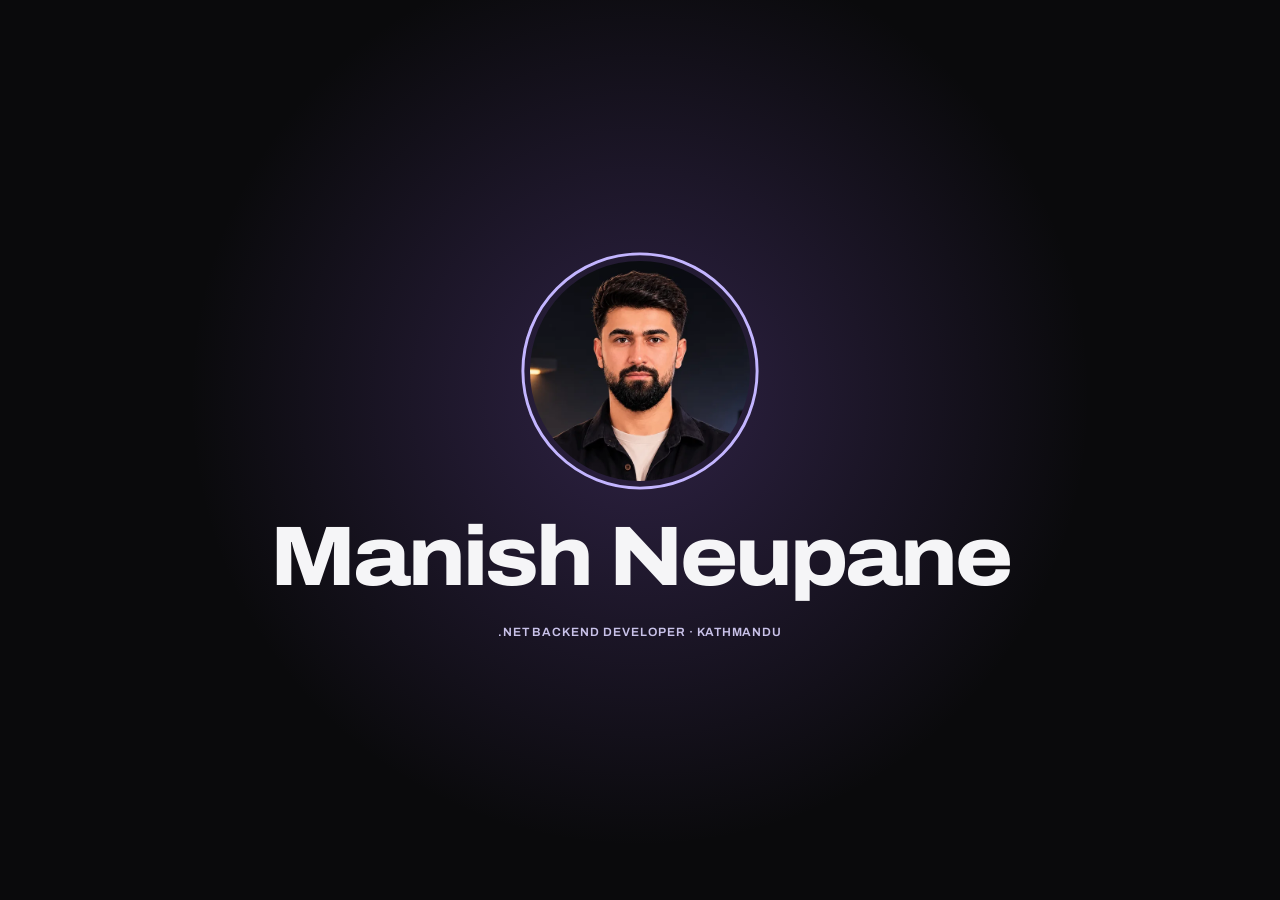
==== commit c3b193ab: "update" ====
--- a/index.html
+++ b/index.html
@@ -1,17 +1,17 @@
-<!doctype html><html><head><meta charset="utf-8"><link rel="icon" href="icons/favicon.ico" sizes="any"><link rel="icon" href="icons/favicon.svg" type="image/svg+xml"><link rel="apple-touch-icon" href="icons/apple-touch-icon.png"><link rel="manifest" href="site.webmanifest"><meta name="color-scheme" content="dark"><meta name="theme-color" content="#000000"><meta name="viewport" content="width=device-width,initial-scale=1"><title>Manish Neupane — .NET Backend Developer</title><link rel="stylesheet" href="styles.css"><link rel="stylesheet" href="hero/hero.css"><link rel="stylesheet" href="exp/exp.css"><link rel="stylesheet" href="skills/skills.css"><link rel="stylesheet" href="nav/nav.css"><link rel="preload" href="fonts/archivo-var.woff" as="font" type="font/woff" crossorigin><link rel="stylesheet" href="fonts/fonts.css"><script>try{if(!matchMedia("(prefers-reduced-motion: reduce)").matches)document.documentElement.classList.add("intro-on")}catch(e){}</script><link rel="stylesheet" href="story/story.css"></head><body><div class="intro" aria-hidden="true">
+<!doctype html><html><head><meta charset="utf-8"><link rel="icon" href="icons/favicon.ico" sizes="any"><link rel="icon" href="icons/favicon.svg" type="image/svg+xml"><link rel="apple-touch-icon" href="icons/apple-touch-icon.png"><link rel="manifest" href="site.webmanifest"><meta name="color-scheme" content="dark"><meta name="theme-color" content="#000000"><meta name="viewport" content="width=device-width,initial-scale=1"><title>Manish Neupane — .NET Backend Developer</title><link rel="stylesheet" href="styles.css"><link rel="stylesheet" href="hero/hero.css"><link rel="stylesheet" href="exp/exp.css"><link rel="stylesheet" href="skills/skills.css"><link rel="stylesheet" href="nav/nav.css"><link rel="preload" href="fonts/archivo-var.woff" as="font" type="font/woff" crossorigin><link rel="stylesheet" href="fonts/fonts.css"><link rel="stylesheet" href="film/film.css"><link rel="stylesheet" href="fx/fx.css"><link rel="stylesheet" href="msg/msg.css"><script>try{if(!matchMedia("(prefers-reduced-motion: reduce)").matches)document.documentElement.classList.add("intro-on")}catch(e){}document.documentElement.classList.add("film")</script><link rel="stylesheet" href="story/story.css"></head><body><div class="intro" aria-hidden="true">
 <div class="intro-inner">
 <div class="intro-pic"><svg class="intro-ring" viewBox="0 0 100 100"><circle cx="50" cy="50" r="48"/></svg><img src="hero/manish-avatar.webp?v=4" alt="" width="560" height="560" decoding="async" fetchpriority="high"></div>
 <p class="intro-name"><span class="ch"><span style="--d:6.5">M</span></span><span class="ch"><span style="--d:5.5">a</span></span><span class="ch"><span style="--d:4.5">n</span></span><span class="ch"><span style="--d:3.5">i</span></span><span class="ch"><span style="--d:2.5">s</span></span><span class="ch"><span style="--d:1.5">h</span></span><span class="sp"> </span><span class="ch"><span style="--d:0.5">N</span></span><span class="ch"><span style="--d:1.5">e</span></span><span class="ch"><span style="--d:2.5">u</span></span><span class="ch"><span style="--d:3.5">p</span></span><span class="ch"><span style="--d:4.5">a</span></span><span class="ch"><span style="--d:5.5">n</span></span><span class="ch"><span style="--d:6.5">e</span></span></p>
 <p class="intro-role">.NET Backend Developer · Kathmandu</p>
 </div>
-</div><header><nav><b>Manish Neupane</b><a href="#journey">Journey</a><a href="#experience">Experience</a><a href="#projects">Projects</a><a href="#skills">Skills</a><a href="https://github.com/">GitHub ↗</a></nav></header><main><section class="hero" id="top">
+</div><header><nav><b>Manish Neupane</b><a href="#journey">Journey</a><a href="#experience">Experience</a><a href="#projects">Projects</a><a href="#skills">Skills</a><a href="#message">Say hello</a><a href="https://www.linkedin.com/in/mrmanish10/" target="_blank" rel="noopener">LinkedIn ↗</a></nav></header><main><section class="hero" id="top">
 <div class="hero-light" aria-hidden="true"></div>
 <div class="hero-copy">
 <small class="hero-status"><i aria-hidden="true"></i>KATHMANDU, NEPAL · OPEN TO OPPORTUNITIES</small>
 <h1 aria-label="Backend systems, engineered for confidence."><span class="w" style="--i:0" aria-hidden="true"><span>Backend</span></span> <span class="w" style="--i:1" aria-hidden="true"><span>systems,</span></span> <span class="w" style="--i:2" aria-hidden="true"><span>engineered</span></span> <span class="w" style="--i:3" aria-hidden="true"><span>for</span></span> <span class="w" style="--i:4" aria-hidden="true"><span>confidence.</span></span></h1>
 <strong class="hero-role">.NET BACKEND DEVELOPER<span class="role-sep" aria-hidden="true"> · </span><span class="role-cycle" aria-hidden="true" data-words="MICROSERVICES|DISTRIBUTED TRANSACTIONS|CLEAN ARCHITECTURE|CI/CD PIPELINES">MICROSERVICES</span></strong>
 <p>Backend developer with 2+ years designing and owning .NET services end-to-end for regulated financial and healthcare platforms. Experienced in microservices, distributed transactions, containerization, and automated CI/CD pipelines.</p>
-<div class="hero-actions"><a class="btn-primary" href="#projects">Explore projects ↗</a> <a class="btn-ghost" href="mailto:neupanem01@gmail.com">Get in touch</a></div>
+<div class="hero-actions"><a class="btn-primary" href="#projects">Explore projects ↗</a> <a class="btn-ghost" href="#message">Get in touch</a></div>
 <ul class="hero-facts">
 <li><b>2+ years</b><span>owning .NET services</span></li>
 <li><b>3 teams</b><span>shipping to production</span></li>
@@ -304,4 +304,62 @@
 <li class="sk" style="--c:#5E5E5E;--i:5"><span class="sk-ico mono" aria-hidden="true"><i>IIS</i></span><span class="sk-name">IIS</span></li>
 <li class="sk" style="--c:#FCC624;--i:6"><span class="sk-ico" aria-hidden="true" data-logo="skills/icons/linux.svg"><i>LX</i></span><span class="sk-name">Linux</span></li>
 </ul></article>
-</div></section></main><footer><a href="mailto:neupanem01@gmail.com">neupanem01@gmail.com</a><p>+977 9817047491 · Kathmandu, Nepal</p><p>GitHub · LinkedIn · ● Available</p><small>© 2026 Manish Neupane</small></footer><script src="hero/hero.js" defer></script><script src="nav/nav.js" defer></script><script src="exp/exp.js" defer></script><script src="skills/skills.js" defer></script><script src="story/story.js" defer></script></body></html>
+</div></section><section id="message" class="msg" aria-labelledby="msg-title">
+<div class="msg-intro">
+<small>SAY HELLO</small>
+<h2 id="msg-title">Got something to say?</h2>
+<p class="msg-sub">A personal note or a business enquiry, it lands straight in my inbox. I usually reply within a day.</p>
+<ol class="msg-dots" aria-hidden="true"><li></li><li></li><li></li><li></li></ol>
+</div>
+
+<form class="msg-form" novalidate>
+<input type="checkbox" name="botcheck" class="msg-bot" tabindex="-1" autocomplete="off" aria-hidden="true">
+
+<fieldset class="msg-step" data-step="0">
+<legend class="msg-q">What's this about?</legend>
+<div class="msg-chips">
+<label class="msg-chip"><input type="radio" name="topic" value="Business enquiry" required><span>Business enquiry</span></label>
+<label class="msg-chip"><input type="radio" name="topic" value="Personal message"><span>Personal message</span></label>
+<label class="msg-chip"><input type="radio" name="topic" value="Just saying hi"><span>Just saying hi</span></label>
+</div>
+</fieldset>
+
+<div class="msg-step" data-step="1">
+<label class="msg-q" for="m-name">What should I call you?</label>
+<input class="msg-in" id="m-name" name="name" type="text" autocomplete="name" placeholder="Your name" required maxlength="80">
+</div>
+
+<div class="msg-step" data-step="2">
+<label class="msg-q" for="m-email">Where can I reply?</label>
+<input class="msg-in" id="m-email" name="email" type="email" autocomplete="email" inputmode="email" placeholder="you@example.com" required maxlength="120">
+</div>
+
+<div class="msg-step" data-step="3">
+<label class="msg-q" for="m-text">What's on your mind?</label>
+<textarea class="msg-in msg-area" id="m-text" name="message" rows="4" placeholder="Write as much or as little as you like…" required maxlength="4000" aria-describedby="m-hint"></textarea>
+<p class="msg-hint" id="m-hint">Ctrl/⌘ + Enter to send</p>
+</div>
+
+<p class="msg-err" role="alert" aria-live="assertive"></p>
+<div class="msg-nav">
+<button type="button" class="msg-back">← Back</button>
+<button type="button" class="msg-next">Continue <kbd>Enter ↵</kbd></button>
+<button type="submit" class="msg-send">Send message ↗</button>
+</div>
+</form>
+
+<div class="msg-flight" aria-hidden="true">
+<div class="mf-node mf-you">You</div>
+<div class="mf-line"><span class="mf-packet"></span></div>
+<div class="mf-node mf-api">Web3Forms</div>
+<div class="mf-line"><span class="mf-packet"></span></div>
+<div class="mf-node mf-inbox">Manish's inbox</div>
+</div>
+
+<div class="msg-done" role="status" aria-live="polite" hidden>
+<p class="msg-code"><b>200 OK</b> · delivered</p>
+<h3 class="msg-thanks">Thanks, <span class="msg-who">friend</span>.</h3>
+<p>Your message is in my inbox. I'll reply to <span class="msg-mail">you</span> soon.</p>
+<button type="button" class="msg-again">Send another</button>
+</div>
+</section></main><footer><a href="mailto:neupanem01@gmail.com">neupanem01@gmail.com</a><p>+977 9817047491 · Kathmandu, Nepal</p><p><a href="https://www.linkedin.com/in/mrmanish10/" target="_blank" rel="noopener">LinkedIn ↗</a> · ● Available</p><small>© 2026 Manish Neupane</small></footer><script src="hero/hero.js" defer></script><script src="nav/nav.js" defer></script><script src="exp/exp.js" defer></script><script src="skills/skills.js" defer></script><script src="story/story.js" defer></script><script src="fx/fx.js" defer></script><script src="msg/msg.js" defer></script><script src="film/film.js" defer></script></body></html>
--- a/film/film.css
+++ b/film/film.css
@@ -0,0 +1,107 @@
+/* Film mode — the whole portfolio on one fixed screen, played as scenes that loop.
+   html.film is set in <head>; html.film-ready once film.js has taken over. */
+html.film,html.film body{height:100%;overflow:hidden;overscroll-behavior:none}
+.film header{position:fixed;left:0;right:0;top:0}
+
+/* every section, and the footer, becomes a full-screen scene */
+.film main{position:fixed;top:72px;left:0;right:0;bottom:0;width:auto;margin:0}
+.film main>section,.film footer{position:absolute;inset:0;width:auto;margin:0;border:0;overflow:hidden}
+.film main>section{padding:40px max(24px,calc((100vw - 1100px) / 2)) 96px}
+.film main>section>*{translate:0 var(--pan,0px)}
+.film footer{position:fixed;top:72px;bottom:0;left:0;right:0;padding:40px 24px 96px}
+
+/* before the controller runs, show only the opening scene */
+.film:not(.film-ready) main>section:not(.hero),.film:not(.film-ready) footer{display:none}
+
+/* scene states */
+.film-ready main>section,.film-ready footer{opacity:0;visibility:hidden;pointer-events:none}
+.film-ready .scene-on{opacity:1;visibility:visible;pointer-events:auto;z-index:1;animation:scene-in 1s cubic-bezier(.16,1,.3,1) both}
+.film-ready .scene-off{visibility:visible;z-index:0;animation:scene-out .7s cubic-bezier(.7,0,.2,1) both}
+@keyframes scene-in{from{opacity:0;transform:translateY(26px) scale(1.015);filter:blur(8px)}to{opacity:1;transform:none;filter:none}}
+@keyframes scene-out{from{opacity:1;transform:none;filter:none}to{opacity:0;transform:translateY(-22px) scale(.985);filter:blur(8px)}}
+
+/* hero fills its scene */
+.film .hero{min-height:0;align-content:center}
+.film .hero-cue{bottom:104px}
+@media (max-width:900px){.film .hero-cue{display:none}}
+
+/* journey: the pinned room becomes the whole scene */
+.film #journey{padding:0}
+.film #journey .journey-head{display:none}
+.film .journey{--pin-h:calc(100vh - 72px)}
+@supports (height:100svh){.film .journey{--pin-h:calc(100svh - 72px)}}
+.film .journey-track{position:absolute;inset:0;height:auto!important;margin:0}
+.film .journey-pin{position:absolute!important;inset:0;top:0!important;height:auto!important;width:auto;margin:0}
+.film .journey-auto,.film .journey-skip{display:none!important}
+.film .js-journey .journey-rail,.film .journey-rail{bottom:84px!important}
+.film .journey-rail button{pointer-events:none}
+
+/* experience: the timeline starts empty and fills as the camera pans down it */
+.film .exp-head{position:static}
+
+/* projects: cards rise in one after another */
+.film .scene-on .grid article{animation:film-rise .9s cubic-bezier(.16,1,.3,1) both}
+.film .scene-on .grid article:nth-child(2){animation-delay:.12s}
+.film .scene-on .grid article:nth-child(3){animation-delay:.24s}
+.film .scene-on .grid article:nth-child(4){animation-delay:.36s}
+.film #projects .grid article{min-height:0}
+@keyframes film-rise{from{opacity:0;transform:translateY(28px)}}
+
+/* contact: the footer as a closing title card */
+.film footer{display:flex;flex-direction:column;align-items:center;justify-content:center;gap:14px;text-align:center}
+.film footer>a{font-size:clamp(30px,5.2vw,72px);font-stretch:110%;font-weight:760;letter-spacing:-.04em;line-height:1;color:var(--text)}
+.film footer>a:hover{color:var(--accent)}
+.film footer p{margin:0;font-size:16px}
+.film footer:before{content:"Let's build something reliable.";font-family:var(--font);font-size:clamp(15px,1.4vw,19px);color:var(--muted);letter-spacing:-.01em}
+.film .scene-on.film-footer>*,.film footer.scene-on>*,.film footer.scene-on:before{animation:film-rise 1s cubic-bezier(.16,1,.3,1) both}
+.film footer.scene-on>:nth-child(1){animation-delay:.1s}.film footer.scene-on>:nth-child(2){animation-delay:.22s}.film footer.scene-on>:nth-child(3){animation-delay:.34s}.film footer.scene-on>:nth-child(4){animation-delay:.46s}
+
+/* the intro is the opening scene; keep it above the page but under the controls */
+.film .intro{z-index:60}
+
+/* ---------- controls ---------- */
+.film-bar{position:fixed;z-index:80;left:0;right:0;bottom:0;display:flex;align-items:center;gap:14px;height:64px;padding:0 max(16px,calc((100vw - 1100px) / 2));background:#0a0a0cf0;border-top:1px solid #ffffff12;color:#f5f5f7;font:600 13px/1 var(--font)}
+.film-bar button{display:grid;place-items:center;flex:none;width:40px;height:40px;border:0;border-radius:10px;background:none;color:inherit;cursor:pointer;transition:background .2s,transform .2s cubic-bezier(.22,.8,.24,1)}
+.film-bar button:hover{background:#ffffff14}
+.film-bar button:active{transform:scale(.94)}
+.film-bar button:focus-visible{outline:2px solid var(--accent);outline-offset:2px}
+.film-bar svg{width:18px;height:18px;fill:currentColor}
+.film-bar .fb-play .i-play{display:none}
+.film-bar.paused .fb-play .i-play{display:block}
+.film-bar.paused .fb-play .i-pause{display:none}
+.fb-track{flex:1;display:flex;gap:5px;min-width:0;height:40px;align-items:center}
+.fb-seg{position:relative;flex:var(--w,1) 1 0;min-width:10px;height:40px;padding:0;border:0;background:none;cursor:pointer}
+.fb-seg:before,.fb-seg i{content:"";position:absolute;left:0;right:0;top:50%;height:3px;margin-top:-1.5px;border-radius:3px;background:#ffffff22}
+.fb-seg i{background:var(--accent);transform-origin:left;transform:scaleX(var(--k,0))}
+.fb-seg.done i{--k:1}
+.fb-seg:hover:before{background:#ffffff40}
+.fb-seg:focus-visible{outline:2px solid var(--accent);outline-offset:2px;border-radius:4px}
+.fb-seg span{position:absolute;left:0;right:0;bottom:-2px;font-size:10.5px;font-weight:600;color:#8d8aa3;text-align:left;white-space:nowrap;overflow:hidden;text-overflow:ellipsis;transition:color .3s}
+.fb-seg.on span,.fb-seg:hover span{color:#f5f5f7}
+.fb-label{flex:none;min-width:96px;text-align:right;color:#c9c6dc;font-weight:600}
+@media (max-width:700px){
+  .film-bar{gap:6px;padding:0 10px;height:60px}
+  .film-bar button{width:38px;height:38px}
+  .fb-seg span{display:none}
+  .fb-label{min-width:0;font-size:12px}
+  .film main>section{padding:24px 20px 92px}
+  .film .journey-rail{bottom:78px!important}
+}
+
+/* reduced motion: the film starts paused, scenes swap without travel, long scenes scroll by hand */
+@media (prefers-reduced-motion:reduce){
+  .film-ready .scene-on,.film-ready .scene-off{animation:none!important}
+  .film-ready .scene-off{visibility:hidden}
+  .film main>section{overflow-y:auto}
+  .film main>section>*{translate:none}
+}
+
+/* scenes that fit sit centred on the screen; taller ones start at the top and pan */
+.film #projects,.film #skills,.film #experience{display:flex;flex-direction:column}
+.film #experience{display:grid}
+.film #projects>:first-child,.film #skills>:first-child{margin-top:auto}
+.film #projects>:last-child,.film #skills>:last-child{margin-bottom:auto}
+
+/* progress segments share the bar's width (they are buttons, but not icon buttons) */
+.film-bar .fb-seg{display:block;flex:1 1 0;width:auto;min-width:8px;height:40px;border-radius:4px}
+.film-bar .fb-seg:hover{background:none}
--- a/fx/fx.css
+++ b/fx/fx.css
@@ -0,0 +1,41 @@
+/* Text effects — played when a film scene is on (.scene-on) or an experience card arrives (.in). */
+.sr-only{position:absolute;width:1px;height:1px;padding:0;margin:-1px;overflow:hidden;clip:rect(0 0 0 0);white-space:nowrap;border:0}
+.fw{display:inline-block;overflow:hidden;vertical-align:top;padding-bottom:.1em;margin-bottom:-.1em}
+.fw>span,.dw,.tc,.cl{display:inline-block}
+.key{position:relative;color:var(--text);font-weight:560}
+.key:after{content:"";position:absolute;left:0;right:0;bottom:-.08em;height:1px;background:var(--accent);transform:scaleX(0);transform-origin:left}
+
+/* headings: words rise out of masks */
+.scene-on .fw>span{animation:fx-rise 1s cubic-bezier(.16,1,.3,1) calc(.15s + var(--i) * .08s) both}
+/* sentences: words come into focus one by one */
+.scene-on .exp-sum .dw,.scene-on .msg-sub .dw{animation:fx-focus .9s cubic-bezier(.16,1,.3,1) calc(.55s + var(--i) * .03s) both}
+/* experience bullets: line after line as the card arrives, key terms underlined last */
+.exp-item.in .exp-card li .dw{animation:fx-focus .8s cubic-bezier(.16,1,.3,1) calc(.5s + var(--l) * .32s + var(--i) * .018s) both}
+.exp-item.in .exp-card li .key:after{animation:fx-sweep .7s cubic-bezier(.65,0,.35,1) calc(1.5s + var(--l) * .32s + var(--i) * .02s) both}
+/* projects: title rises, description resolves, tags type in with a cursor */
+.scene-on #projects .grid article h3 .fw>span{animation-delay:calc(.35s + var(--n) * .14s + var(--i) * .07s)}
+.scene-on #projects .grid article p .dw{animation:fx-focus .8s cubic-bezier(.16,1,.3,1) calc(.55s + var(--n) * .14s + var(--i) * .02s) both}
+.scene-on #projects .grid article p .key:after{animation:fx-sweep .7s cubic-bezier(.65,0,.35,1) calc(1.6s + var(--n) * .14s + var(--i) * .02s) both}
+.scene-on #projects .grid article .tc{animation:fx-type .01s steps(1) calc(1.3s + var(--n) * .3s + var(--c) * .028s) both}
+.tcur{display:inline-block;width:.55em;height:1.05em;margin-left:2px;vertical-align:-.15em;background:var(--accent);opacity:0}
+.scene-on #projects .grid article .tcur{animation:fx-type .01s steps(1) calc(1.3s + var(--n) * .3s + var(--c) * .028s) both,fx-blink 1s steps(2) calc(1.3s + var(--n) * .3s + var(--c) * .028s) 4 forwards}
+/* contact: tagline words, then the email resolves from the centre */
+footer.scene-on .ft-tag .dw{animation:fx-focus .9s cubic-bezier(.16,1,.3,1) calc(.2s + var(--i) * .06s) both}
+footer.scene-on > a .cl{animation:fx-centre 1.1s cubic-bezier(.16,1,.3,1) calc(.5s + var(--d) * .045s) both}
+.ft-tag{margin:0;font-size:clamp(15px,1.4vw,19px);color:var(--muted)}
+.film footer:before{content:none!important}
+
+@keyframes fx-rise{from{transform:translateY(108%) rotate(3deg)}}
+@keyframes fx-focus{from{opacity:0;filter:blur(8px);transform:translateY(.4em)}to{opacity:1;filter:blur(0);transform:none}}
+@keyframes fx-sweep{from{transform:scaleX(0)}to{transform:scaleX(1)}}
+@keyframes fx-type{from{opacity:0}to{opacity:1}}
+@keyframes fx-blink{50%{opacity:0}}
+@keyframes fx-centre{from{opacity:0;filter:blur(12px);transform:scale(1.6)}to{opacity:1;filter:blur(0);transform:none}}
+
+/* without the film (or with reduced motion) everything simply shows, underlines drawn */
+html:not(.film) .key:after{transform:none}
+@media (prefers-reduced-motion:reduce){
+  .fw>span,.dw,.tc,.cl,.tcur,.key:after{animation:none!important}
+  .key:after{transform:none}
+  .tcur{display:none}
+}
--- a/msg/msg.css
+++ b/msg/msg.css
@@ -0,0 +1,90 @@
+/* Say hello — a conversational message form played as a film scene. */
+.msg{--ease:cubic-bezier(.16,1,.3,1);position:relative;display:grid;grid-template-columns:minmax(260px,.8fr) 1.4fr;gap:40px 72px;align-items:center}
+.msg-intro h2{margin-bottom:16px}
+.msg-sub{margin:0;max-width:360px;font-size:16px;line-height:1.6}
+.msg-dots{display:flex;gap:6px;margin:34px 0 0;padding:0;list-style:none}
+.msg-dots li{width:34px;height:3px;border-radius:3px;background:var(--border);overflow:hidden;position:relative}
+.msg-dots li:after{content:"";position:absolute;inset:0;background:var(--accent);transform:scaleX(0);transform-origin:left;transition:transform .6s var(--ease)}
+.msg-dots li.on:after{transform:none}
+
+.msg-form{position:relative;min-height:330px;margin:0}
+.msg-bot{position:absolute;left:-9999px;opacity:0;pointer-events:none}
+.msg-step{margin:0;padding:0;border:0;min-width:0}
+.js-msg .msg-step{display:none}
+.js-msg .msg-step.on{display:block}
+.msg-q{display:block;margin:0 0 26px;padding:0;font-size:clamp(30px,3.6vw,52px);font-stretch:110%;font-weight:760;line-height:1.02;letter-spacing:-.04em;color:var(--text)}
+.msg-step.on .msg-q .fw>span{animation:fx-rise .9s var(--ease) calc(var(--i) * .07s) both}
+
+/* big, quiet fields: one line under the text, the caret in the accent */
+.msg-in{display:block;width:100%;padding:10px 0 14px;border:0;border-bottom:2px solid var(--border);border-radius:0;background:none;color:var(--text);font:500 clamp(20px,2vw,28px)/1.35 var(--font);letter-spacing:-.02em;caret-color:var(--accent);outline:0;transition:border-color .3s}
+.msg-in::placeholder{color:#ffffff38}
+.msg-in:focus{border-bottom-color:var(--accent)}
+.msg-area{resize:none;min-height:150px;font-size:clamp(18px,1.6vw,22px)}
+.msg-step.on .msg-in{animation:fx-focus .8s var(--ease) .3s both}
+.msg-hint{margin:10px 0 0;font-size:12.5px;color:var(--muted)}
+.msg-chips{display:flex;flex-wrap:wrap;gap:10px}
+.msg-chip{position:relative;cursor:pointer}
+.msg-chip input{position:absolute;opacity:0;pointer-events:none}
+.msg-chip span{display:inline-flex;align-items:center;min-height:52px;padding:0 22px;border:1px solid var(--border);border-radius:12px;font-size:17px;font-weight:600;color:var(--text);transition:border-color .25s,background .25s,transform .25s var(--ease)}
+.msg-chip:hover span{border-color:#c3b5ff77;transform:translateY(-2px)}
+.msg-chip input:checked+span{border-color:var(--accent);background:#c3b5ff1f}
+.msg-chip input:focus-visible+span{outline:2px solid var(--accent);outline-offset:3px}
+.msg-step.on .msg-chip{animation:fx-focus .7s var(--ease) both}
+.msg-step.on .msg-chip:nth-child(1){animation-delay:.3s}.msg-step.on .msg-chip:nth-child(2){animation-delay:.38s}.msg-step.on .msg-chip:nth-child(3){animation-delay:.46s}
+
+.msg-err{min-height:22px;margin:14px 0 0;font-size:14px;color:#ff8a8a}
+.msg-nav{display:flex;align-items:center;gap:10px;margin-top:10px}
+.msg-nav button{display:inline-flex;align-items:center;gap:10px;min-height:46px;padding:0 18px;border-radius:10px;font:650 14px var(--font);cursor:pointer;transition:transform .2s var(--ease),background .2s,border-color .2s,opacity .2s}
+.msg-back{border:1px solid var(--border);background:none;color:var(--muted)}
+.msg-back:hover{color:var(--text);border-color:#ffffff40}
+.msg-next,.msg-send{margin-left:auto;border:0;background:#f5f5f5;color:#080808}
+.msg-next:hover,.msg-send:hover{background:var(--accent);transform:translateY(-2px)}
+.msg-nav button:active{transform:scale(.97)}
+.msg-nav button:focus-visible,.msg-again:focus-visible{outline:2px solid var(--accent);outline-offset:3px}
+.msg-nav kbd{font:600 11px var(--font);opacity:.55}
+.js-msg .msg-send,.js-msg[data-last] .msg-next,.js-msg[data-first] .msg-back{display:none}
+.js-msg[data-last] .msg-send{display:inline-flex}
+.msg-send[disabled]{opacity:.5;pointer-events:none}
+
+/* the send: your message travels to the inbox as a packet, then the response arrives */
+.msg-flight{grid-column:2;display:none;align-items:center;gap:14px;margin-top:6px}
+.msg.sending .msg-flight,.msg.sent .msg-flight{display:flex}
+.msg.sending .msg-form,.msg.sent .msg-form{display:none}
+.mf-node{flex:none;padding:12px 16px;border:1px solid var(--border);border-radius:12px;background:#ffffff08;font-size:14px;font-weight:650;color:var(--text);opacity:.45;transition:opacity .4s,border-color .4s}
+.mf-line{position:relative;flex:1;height:2px;border-radius:2px;background:var(--border)}
+.mf-packet{position:absolute;top:-5px;left:0;width:12px;height:12px;border-radius:50%;background:var(--accent);opacity:0}
+.msg.sending .mf-you,.msg.sent .mf-node{opacity:1}
+.msg.sending .mf-line:nth-of-type(2) .mf-packet{animation:mf-fly 1.1s cubic-bezier(.6,0,.3,1) infinite}
+.msg.sent .mf-line .mf-packet{animation:mf-fly .9s cubic-bezier(.6,0,.3,1) both}
+.msg.sent .mf-line:nth-of-type(4) .mf-packet{animation-delay:.5s}
+.msg.sent .mf-inbox{border-color:#7ee0a6;animation:mf-pop .6s cubic-bezier(.2,1.3,.4,1) 1.2s both}
+@keyframes mf-fly{0%{left:0;opacity:0}15%{opacity:1}85%{opacity:1}100%{left:calc(100% - 12px);opacity:0}}
+@keyframes mf-pop{from{transform:scale(.9)}}
+
+.msg-done{grid-column:2;margin-top:28px}
+.msg-done[hidden]{display:none}
+.msg-code{margin:0 0 12px;font:600 13px "SFMono-Regular",Consolas,monospace!important;letter-spacing:0!important;color:var(--muted)}
+.msg-code b{color:#7ee0a6}
+.msg-thanks{margin:0 0 10px;font-size:clamp(30px,3.4vw,48px)}
+.msg-done p{margin:0}
+.msg-again{margin-top:22px;min-height:44px;padding:0 16px;border:1px solid var(--border);border-radius:10px;background:none;color:var(--text);font:600 14px var(--font);cursor:pointer}
+.msg-again:hover{border-color:var(--accent)}
+.msg.sent .msg-done>*{animation:fx-focus .8s var(--ease) both}
+.msg.sent .msg-done>:nth-child(1){animation-delay:1.5s}.msg.sent .msg-done>:nth-child(2){animation-delay:1.65s}.msg.sent .msg-done>:nth-child(3){animation-delay:1.8s}.msg.sent .msg-done>:nth-child(4){animation-delay:1.95s}
+
+/* film scene entrance */
+.scene-on.msg .msg-sub .dw{animation:fx-focus .9s var(--ease) calc(.5s + var(--i) * .03s) both}
+.scene-on.msg .msg-dots li{animation:fx-focus .6s var(--ease) both}
+.scene-on.msg .msg-dots li:nth-child(2){animation-delay:.08s}.scene-on.msg .msg-dots li:nth-child(3){animation-delay:.16s}.scene-on.msg .msg-dots li:nth-child(4){animation-delay:.24s}
+.film #message{align-content:center}
+
+@media (max-width:900px){
+  .msg{grid-template-columns:1fr;gap:22px;align-content:start}
+  .msg-flight,.msg-done{grid-column:1}
+  .msg-dots{margin-top:18px}
+  .msg-form{min-height:0}
+  .msg-q{margin-bottom:18px}
+  .mf-node{padding:10px 12px;font-size:12.5px}
+}
+@media (max-width:520px){.msg-chip span{min-height:48px;padding:0 16px;font-size:15px}.msg-nav kbd{display:none}}
+@media (prefers-reduced-motion:reduce){.msg *{animation:none!important;transition:none!important}}
